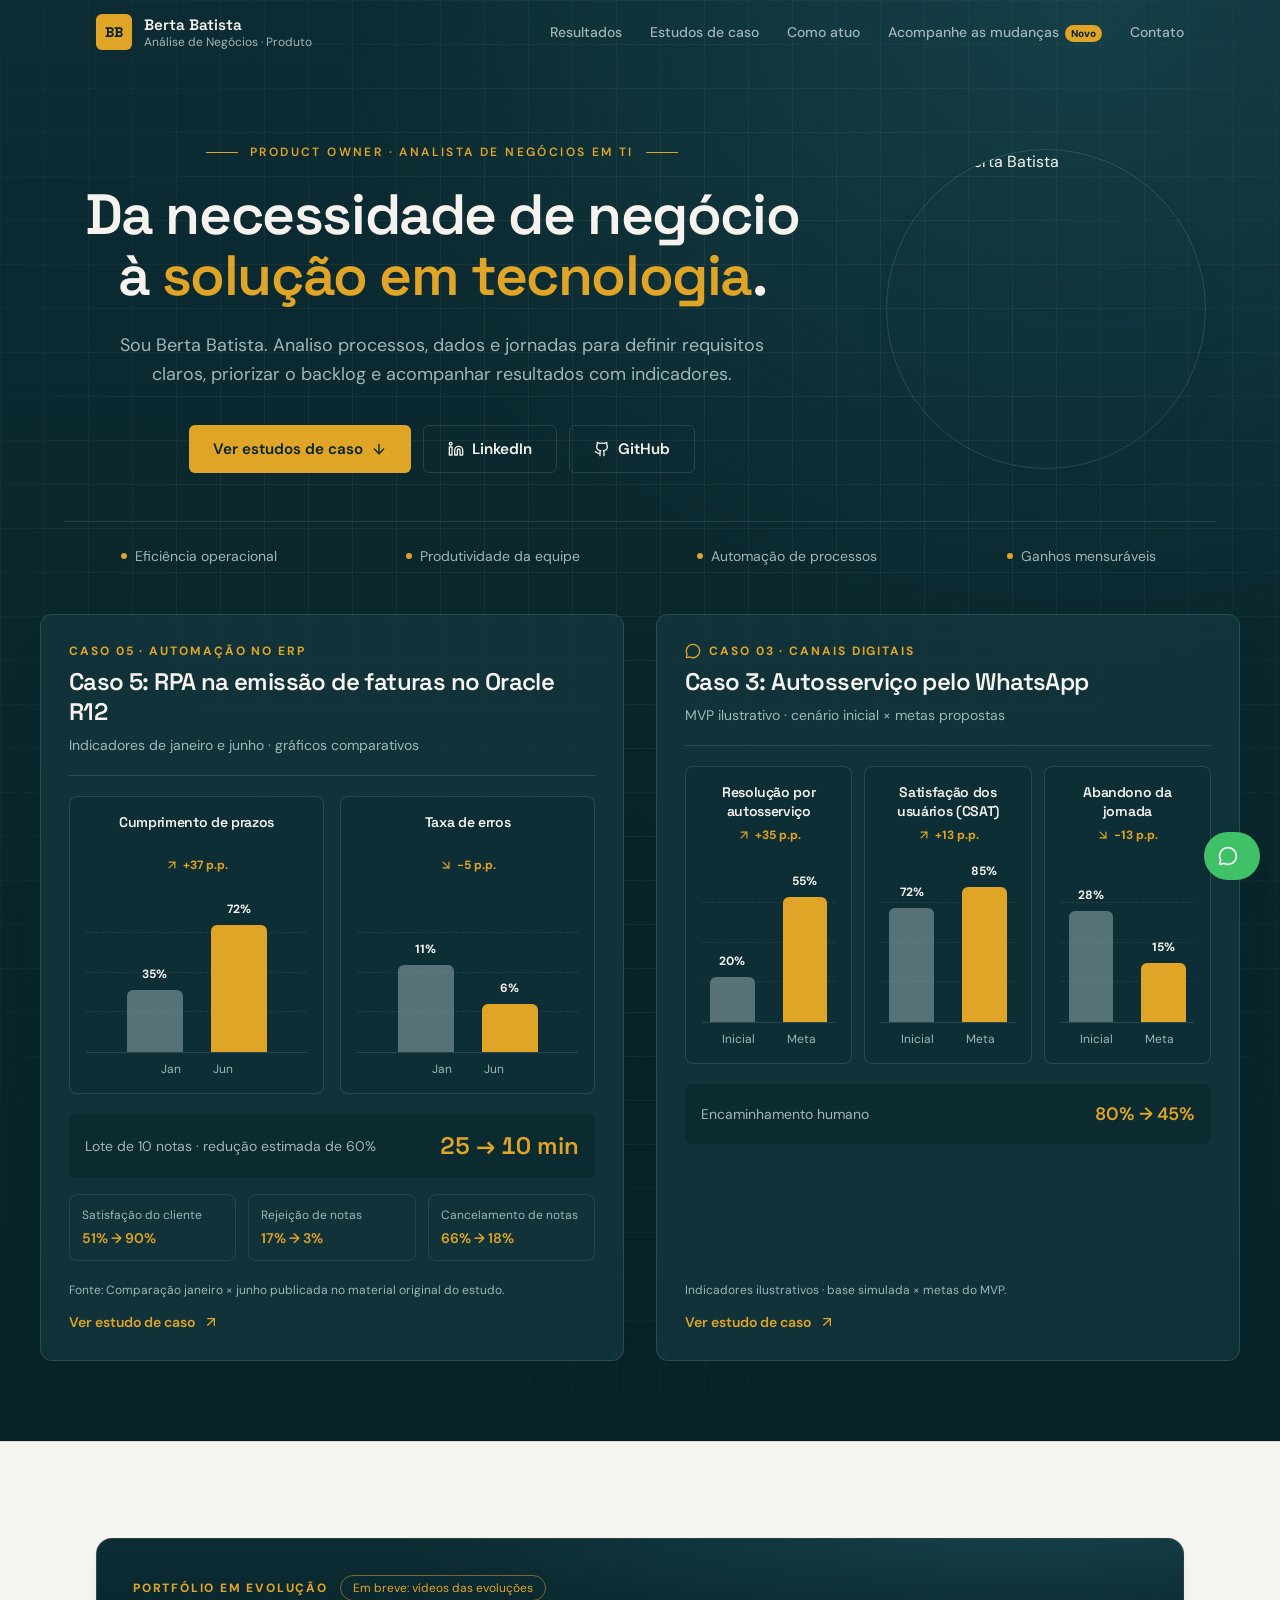
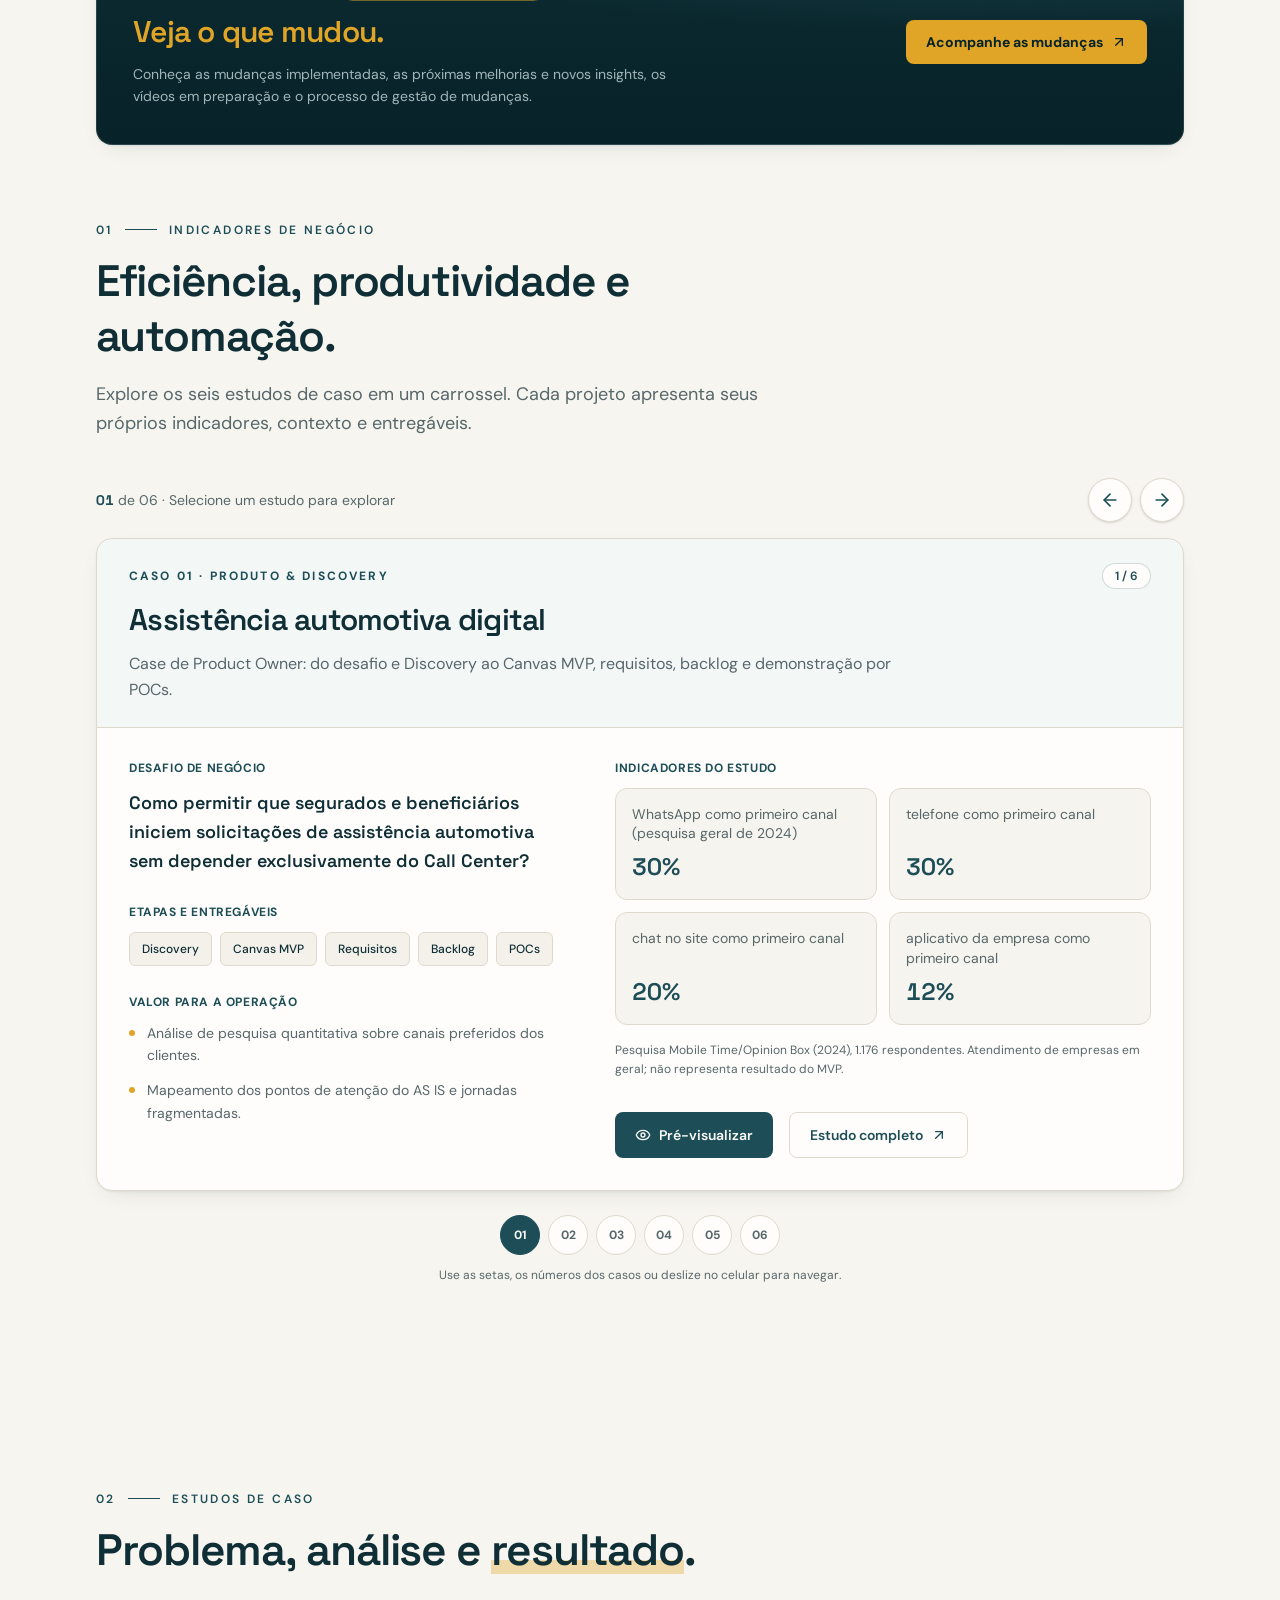
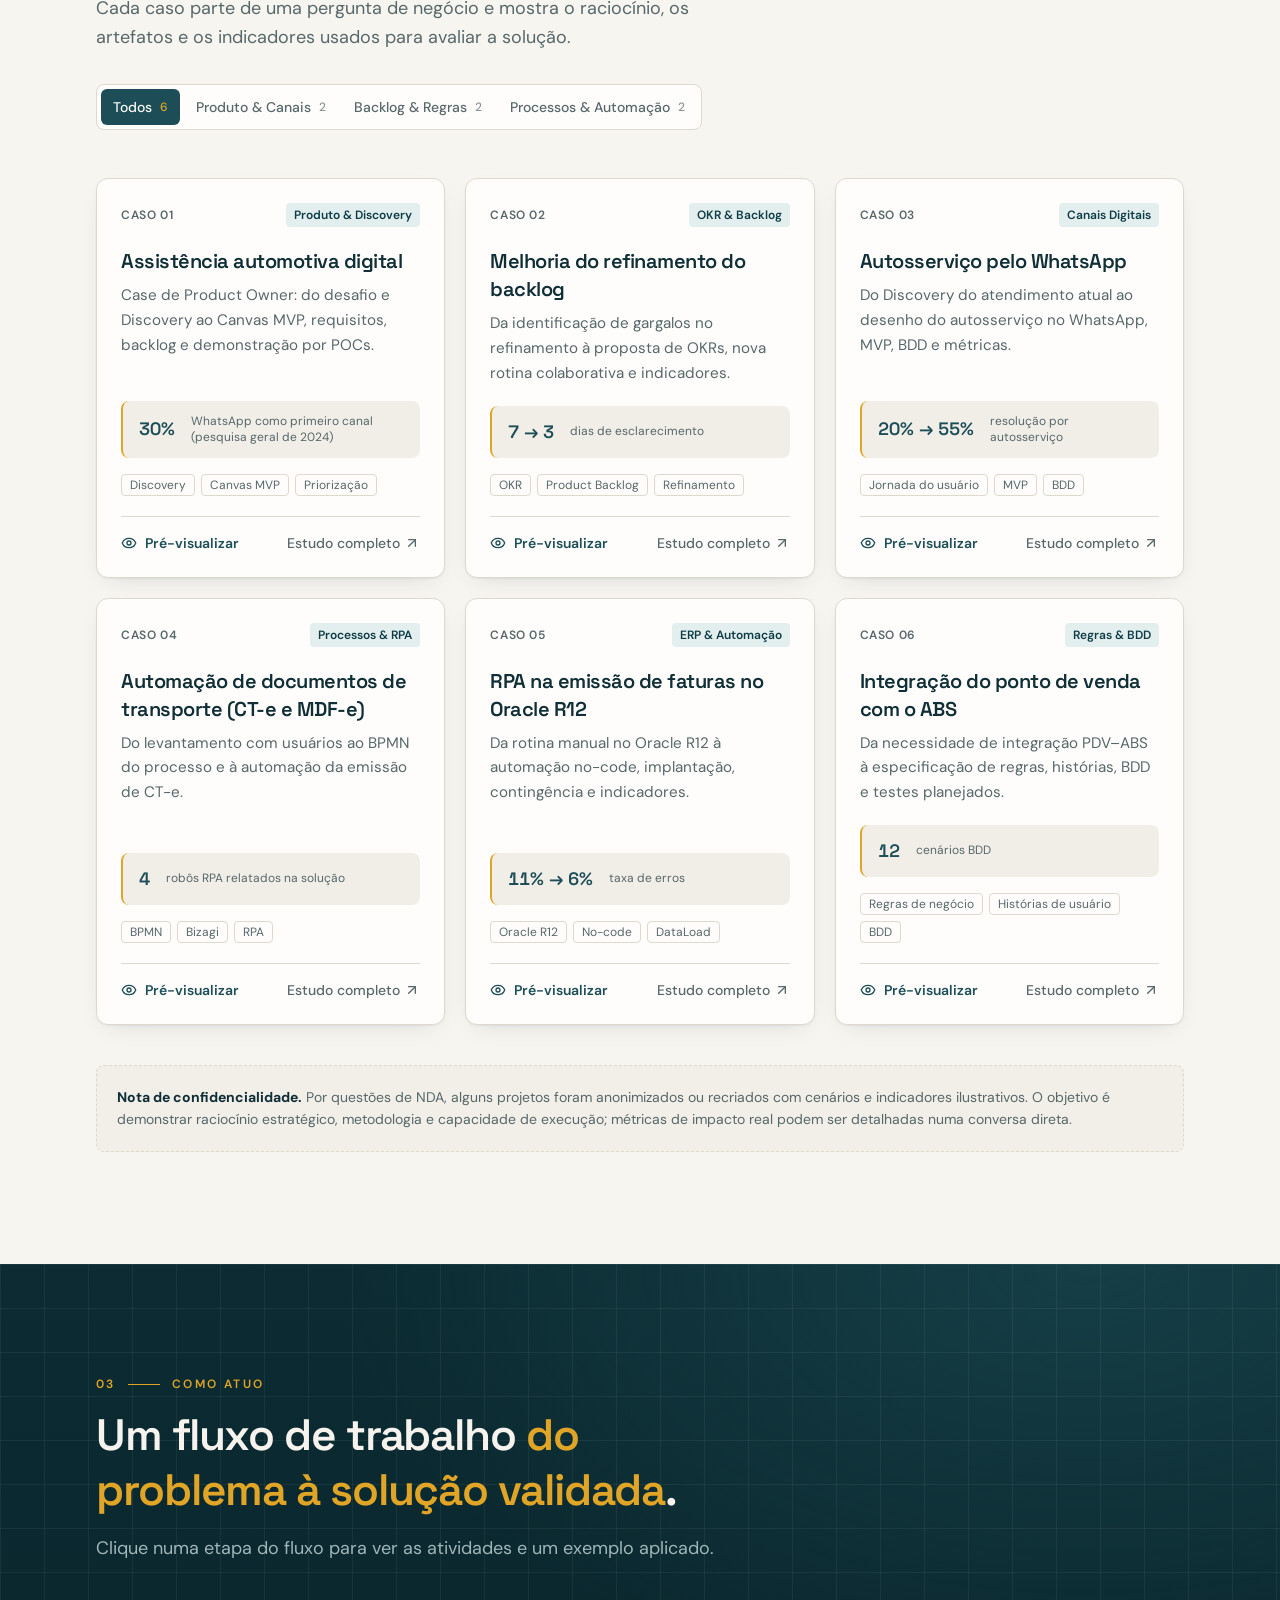
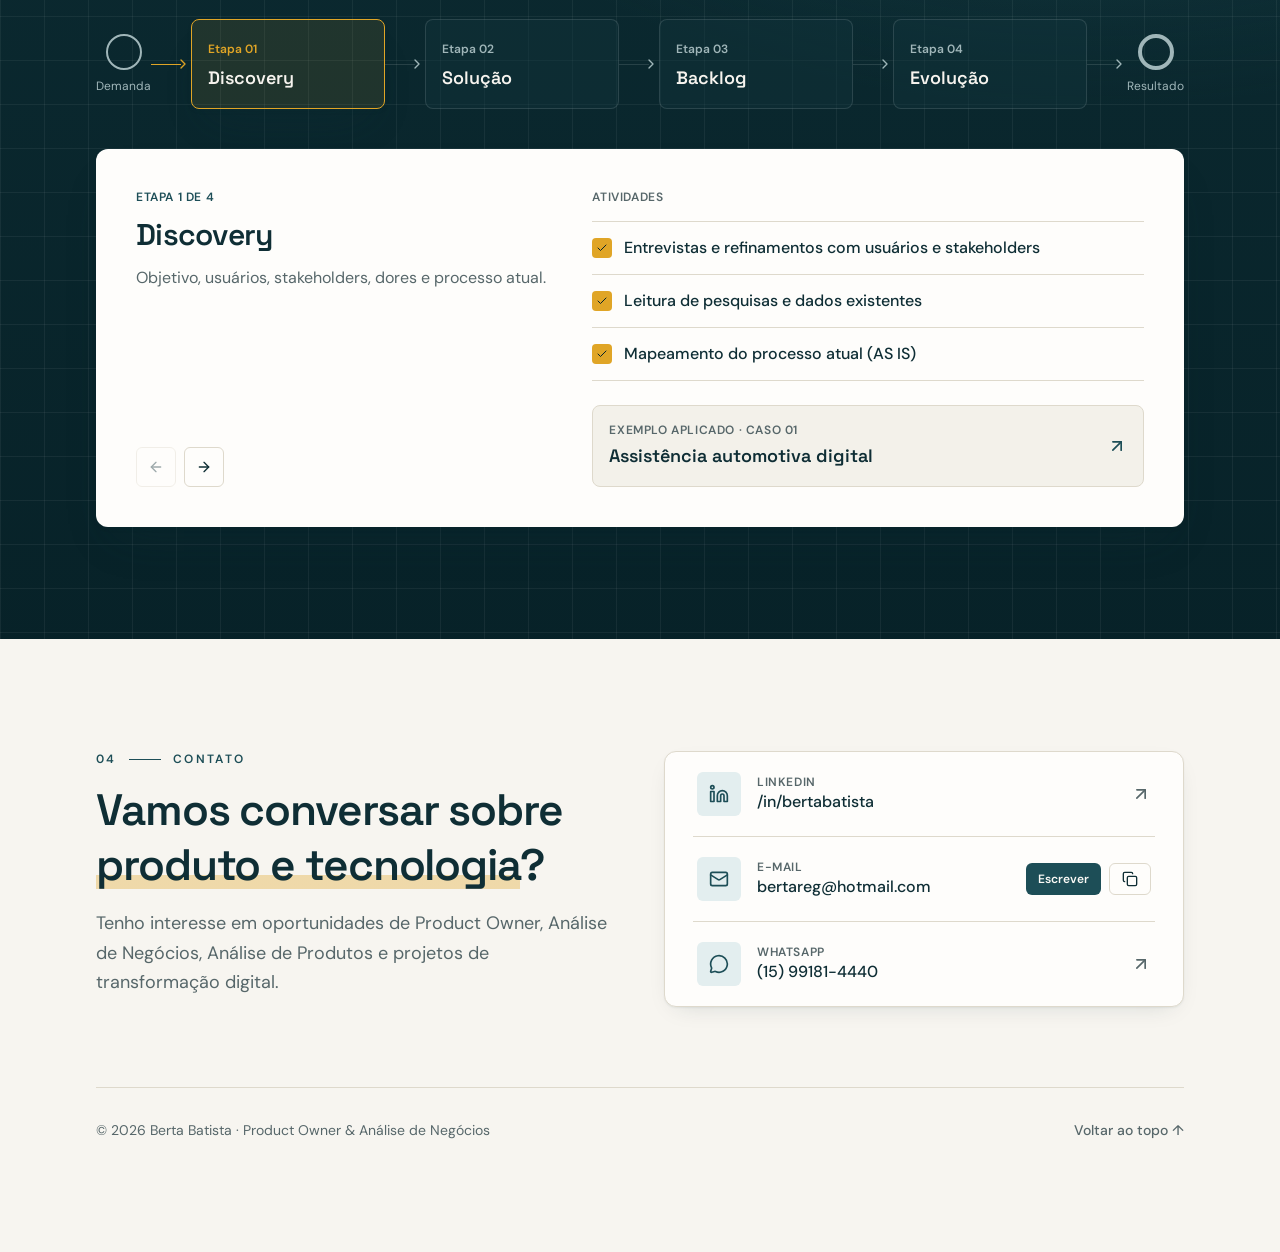
==== index.html @ e5e365c4 "Publica capa atualizada: título GMO em amarelo e texto reduzido" ====
<!doctype html>
<html lang="pt-BR">
<head>
  <meta charset="UTF-8">
  <meta name="viewport" content="width=device-width, initial-scale=1.0">
  <meta name="theme-color" content="#103d39">
  <meta name="robots" content="index, follow">
  <meta name="description" content="Portfólio profissional de Berta Batista: Product Owner, Análise de Negócios, Discovery, gestão de backlog, indicadores, automação e estudos de caso.">
  <title>Berta Batista | Product Owner e Analista de Negócios</title>
  <link rel="canonical" href="https://bertat2c.github.io/">
  <meta name="author" content="Berta Batista">
  <meta property="og:type" content="website">
  <meta property="og:title" content="Berta Batista | Product Owner e Analista de Negócios">
  <meta property="og:description" content="Estudos de caso em produtos digitais, automação, requisitos e indicadores de negócio.">
  <meta property="og:url" content="https://bertat2c.github.io/">
  <meta property="og:image" content="https://avatars.githubusercontent.com/u/99225701?v=4">
  <link rel="preconnect" href="https://fonts.googleapis.com">
  <link rel="preconnect" href="https://fonts.gstatic.com" crossorigin>
  <link href="https://fonts.googleapis.com/css2?family=DM+Sans:wght@400;500;600;700&family=Space+Grotesk:wght@400;500;600;700&display=swap" rel="stylesheet">
  <script type="module" crossorigin src="/capa-preview/assets/index-DBPulCVY.js"></script>
  <link rel="stylesheet" crossorigin href="/capa-preview/assets/index-DfNatX7-.css">

  <style id="gmo-gap-fix">
    /* Espaçamento entre CTA GMO e título dos indicadores na capa atual. */
    #resultados > div > .reveal:first-child {
      margin-bottom: clamp(48px, 6vw, 80px) !important;
    }
  </style>
</head>
<body>
  <div id="root"></div>
  <noscript>
    <main style="max-width:760px;margin:3rem auto;padding:1.5rem;font:16px/1.6 Arial,sans-serif">
      <h1>Berta Batista — Portfólio profissional</h1>
      <p>Para visualizar a capa interativa, habilite o JavaScript. Os estudos de caso estão disponíveis nos links abaixo.</p>
      <nav aria-label="Estudos de caso">
        <a href="canais-digitais.html">Assistência automotiva digital</a> ·
        <a href="refinamento.html">Melhoria do refinamento do backlog</a> ·
        <a href="whatsapp.html">Autosserviço pelo WhatsApp</a> ·
        <a href="processos-rpa.html">Automação de documentos de transporte</a> ·
        <a href="oracle-r12.html">Oracle R12</a> ·
        <a href="pdv.html">PDV e ABS</a>
      </nav>
    </main>
  </noscript>
</body>
</html>
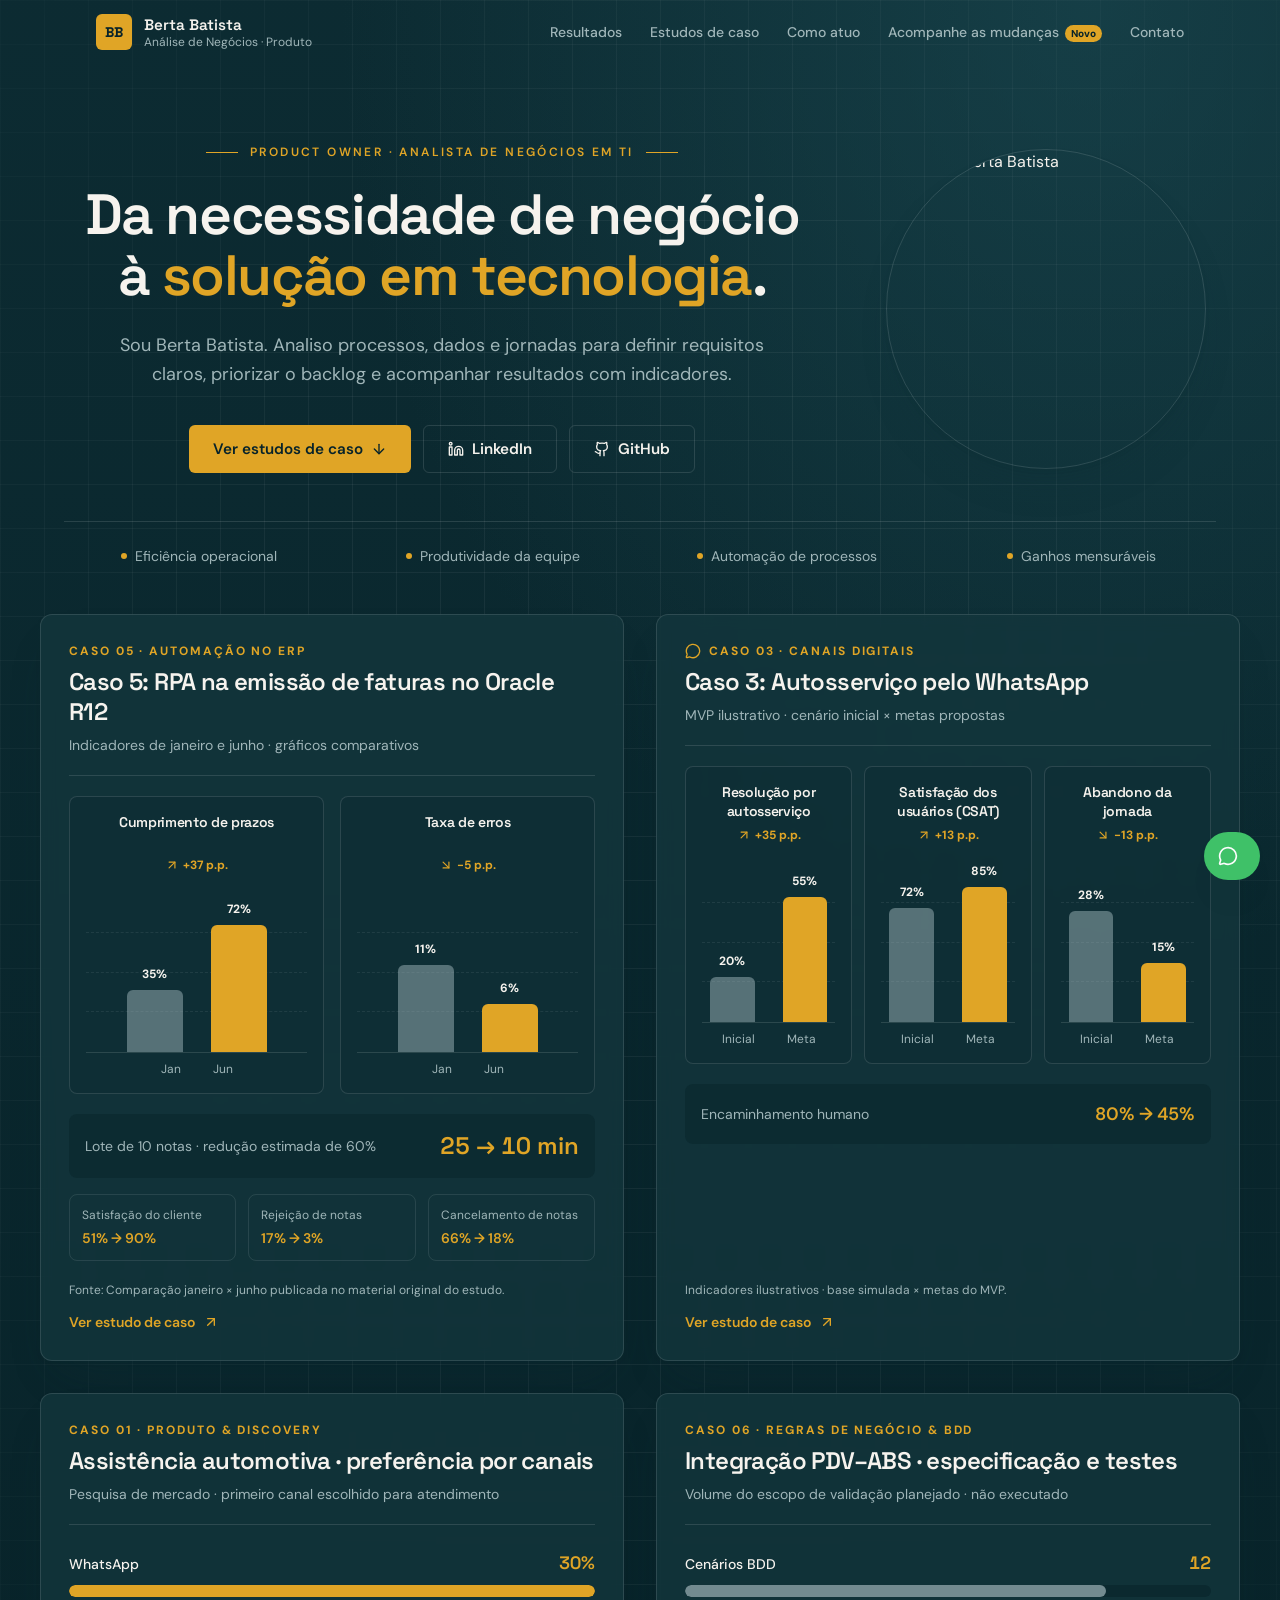
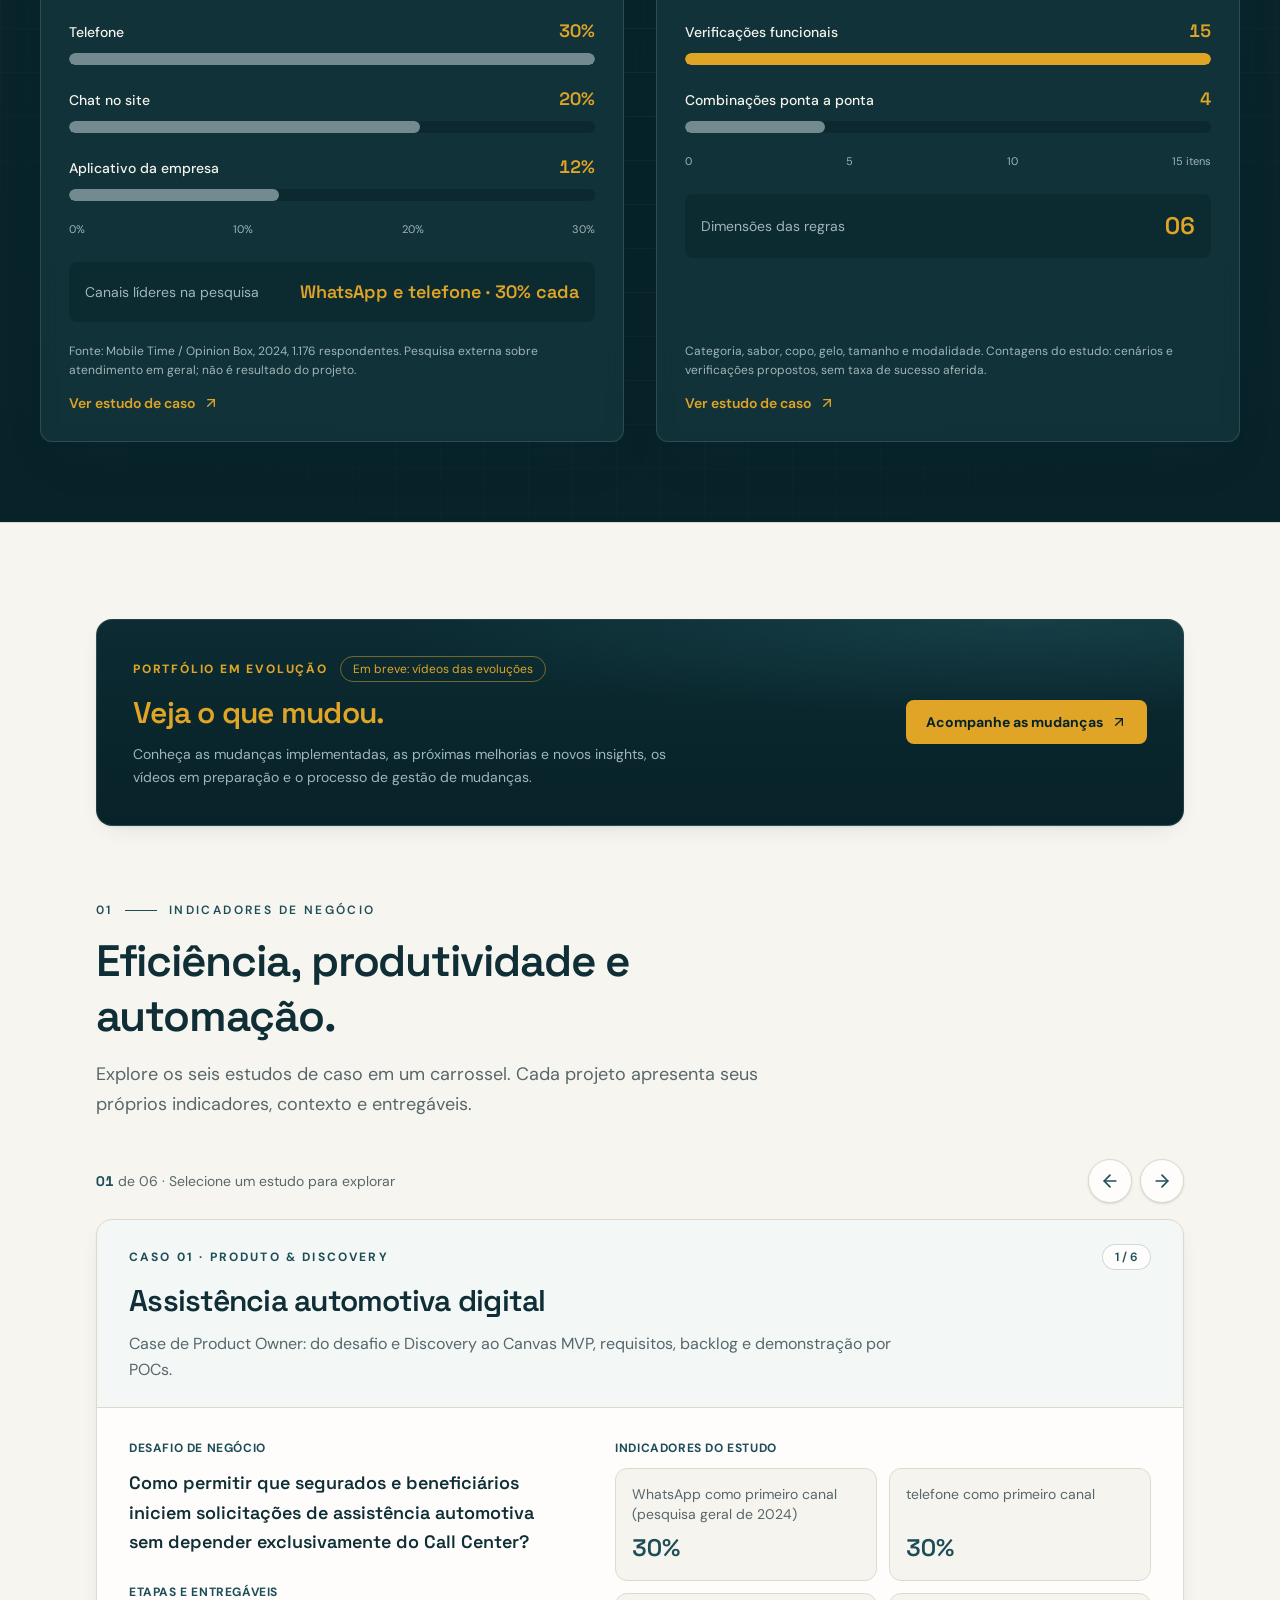
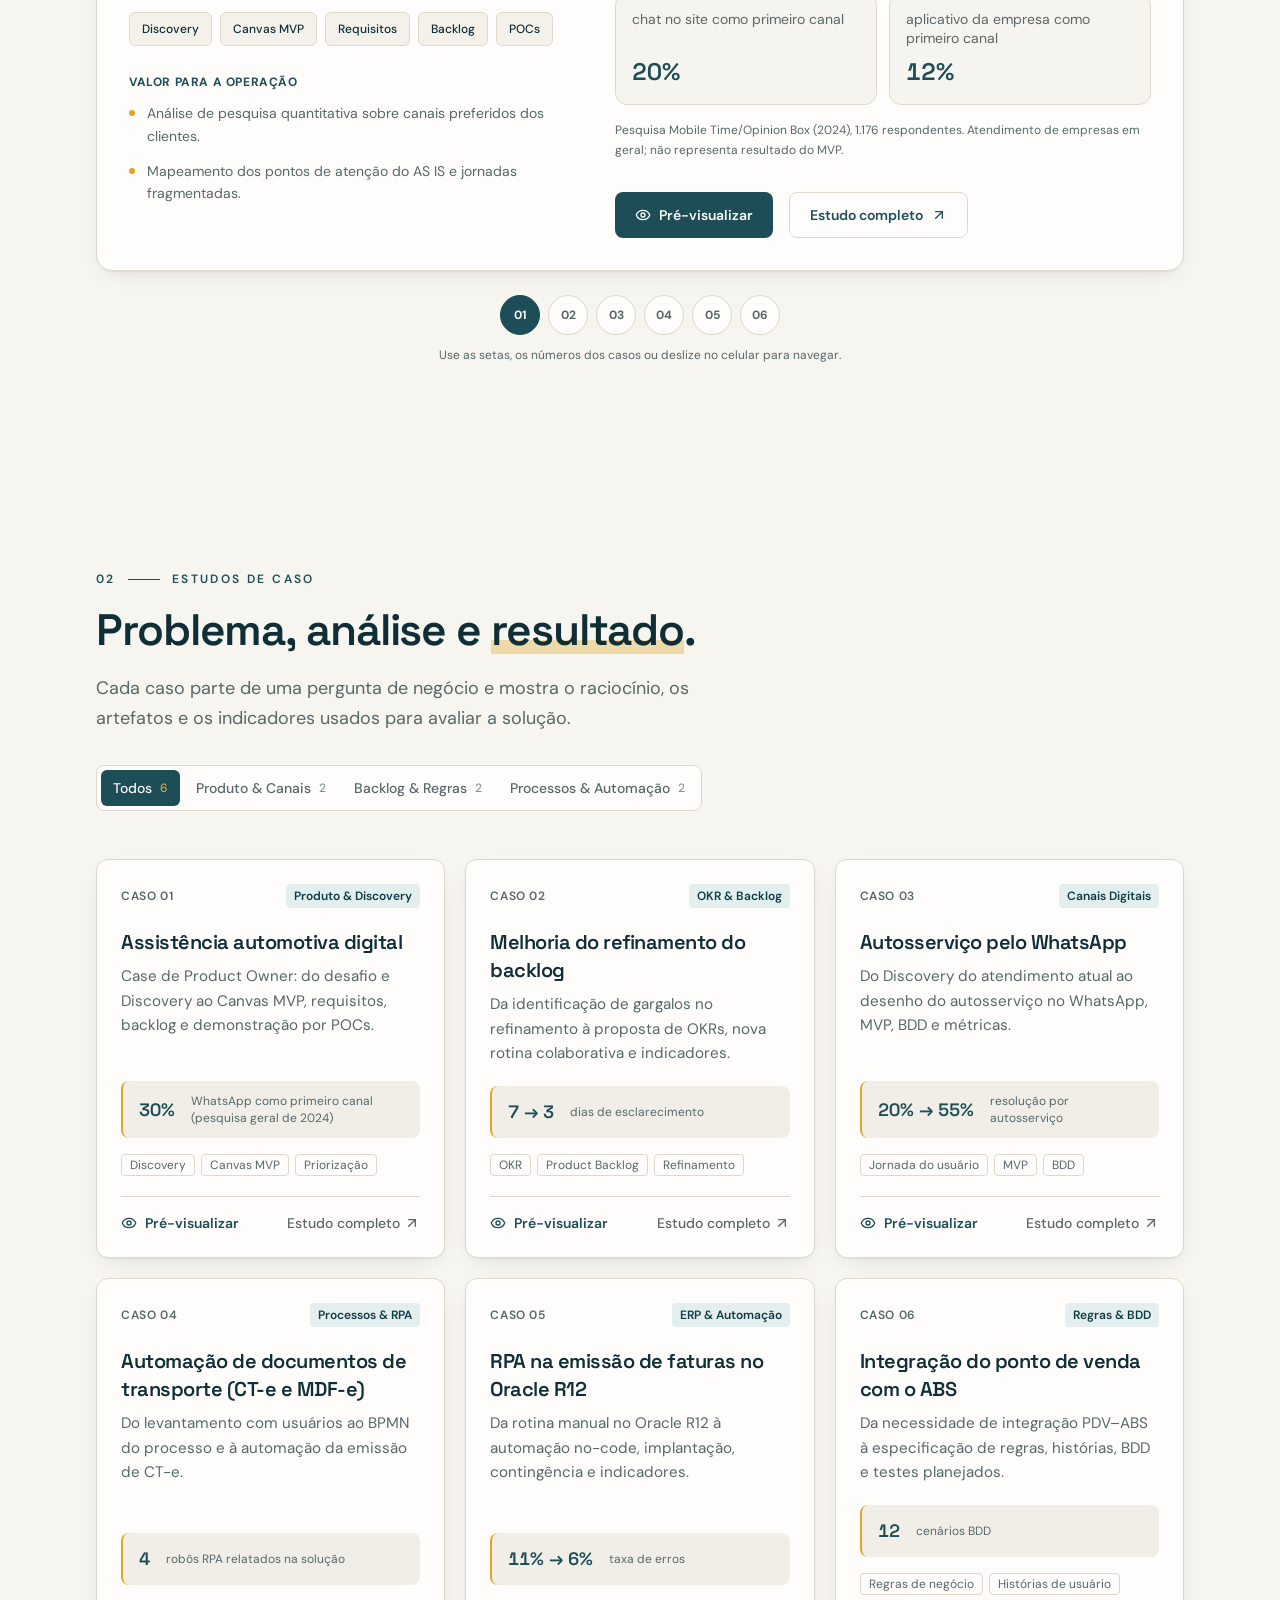
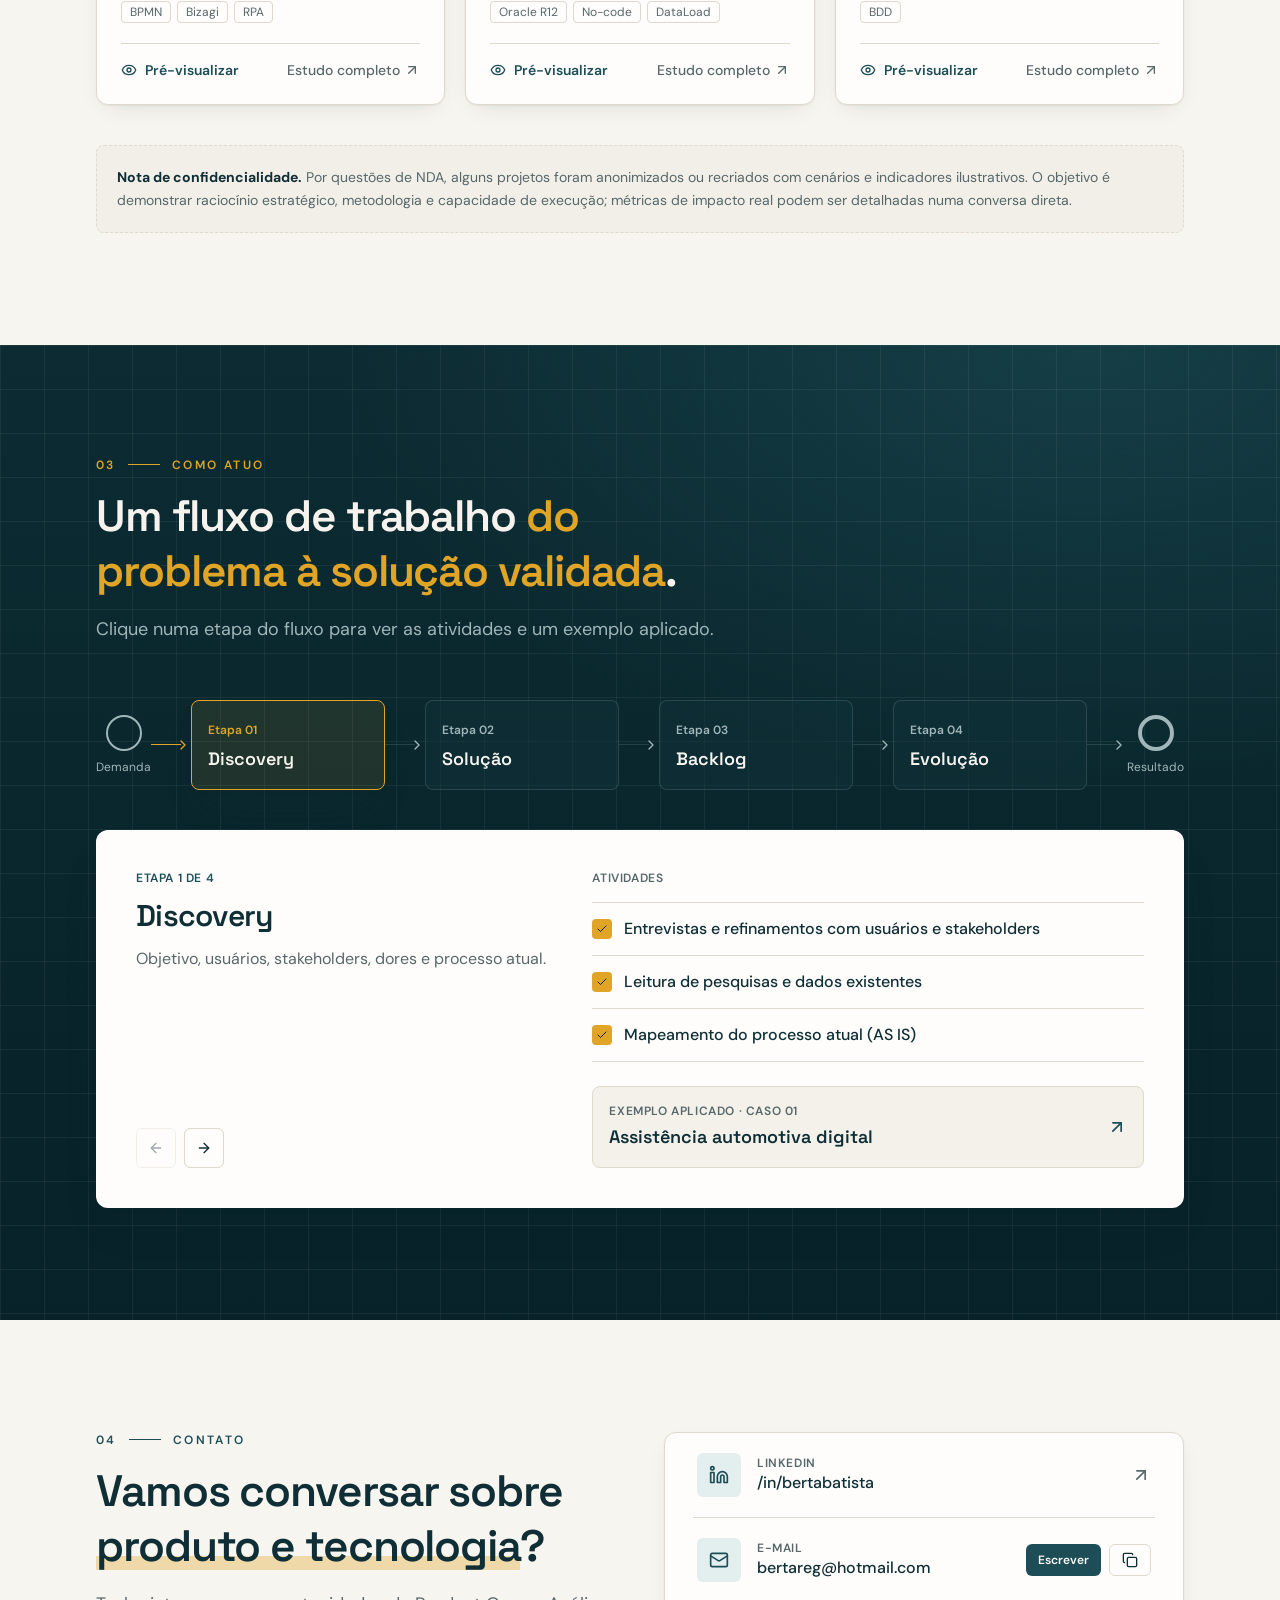
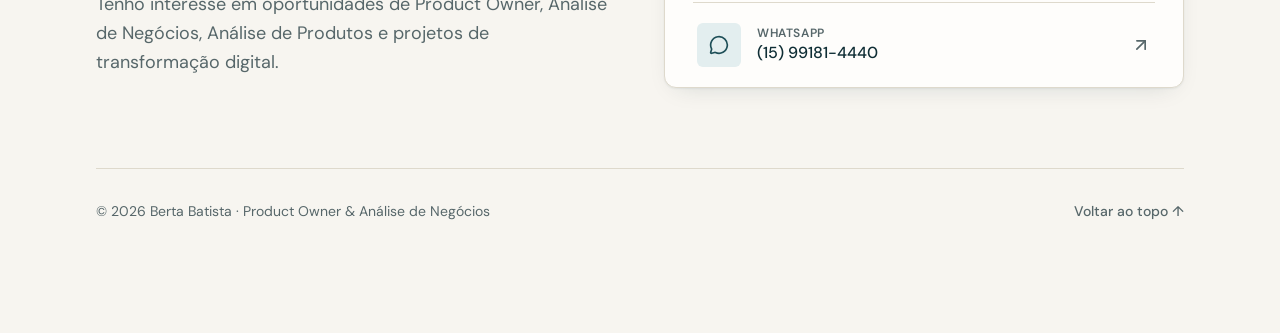
==== commit 2d653170: "Publica quatro painéis na capa: Oracle R12, WhatsApp, Discovery e BDD" ====
--- a/index.html
+++ b/index.html
@@ -17,8 +17,8 @@
   <link rel="preconnect" href="https://fonts.googleapis.com">
   <link rel="preconnect" href="https://fonts.gstatic.com" crossorigin>
   <link href="https://fonts.googleapis.com/css2?family=DM+Sans:wght@400;500;600;700&family=Space+Grotesk:wght@400;500;600;700&display=swap" rel="stylesheet">
-  <script type="module" crossorigin src="/capa-preview/assets/index-DBPulCVY.js"></script>
-  <link rel="stylesheet" crossorigin href="/capa-preview/assets/index-DfNatX7-.css">
+  <script type="module" crossorigin src="/capa-preview/assets/index-C7NT1dfx.js"></script>
+  <link rel="stylesheet" crossorigin href="/capa-preview/assets/index-WLW6BpQ3.css">
 
   <style id="gmo-gap-fix">
     /* Espaçamento entre CTA GMO e título dos indicadores na capa atual. */
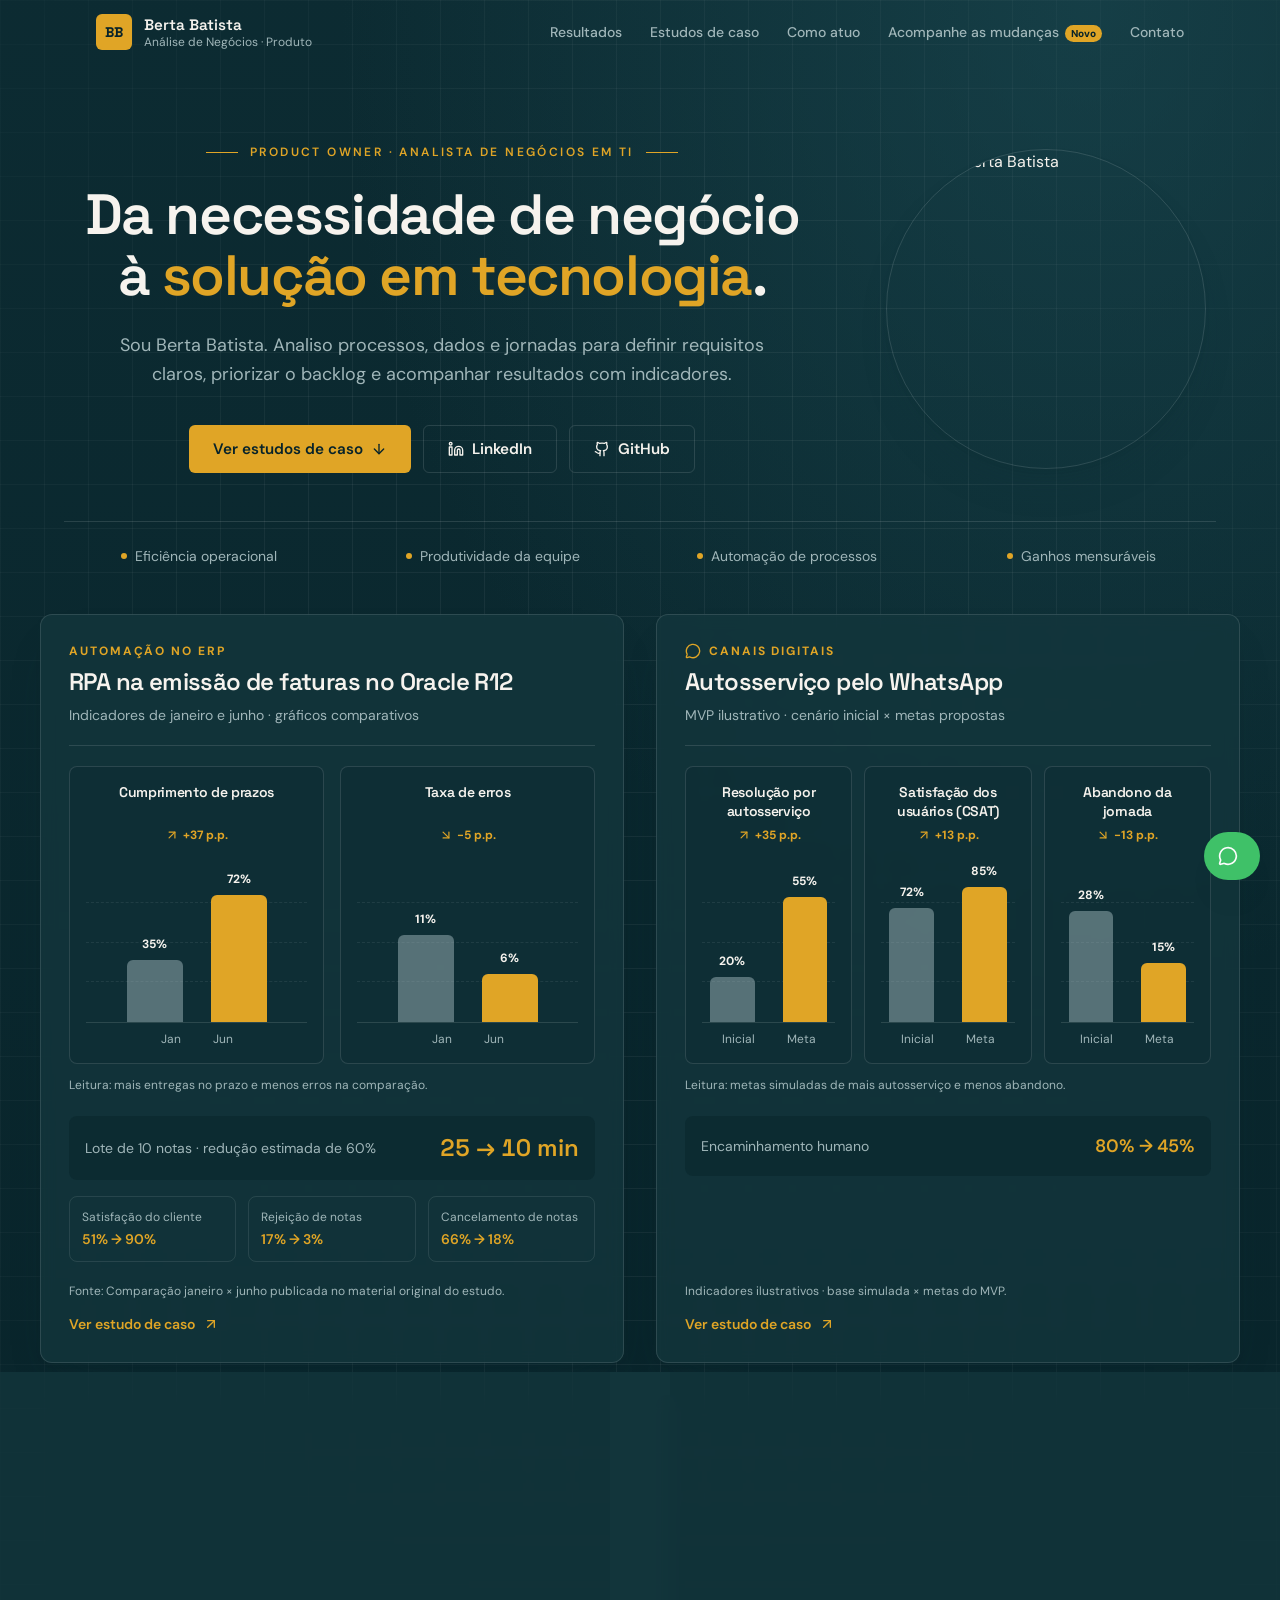
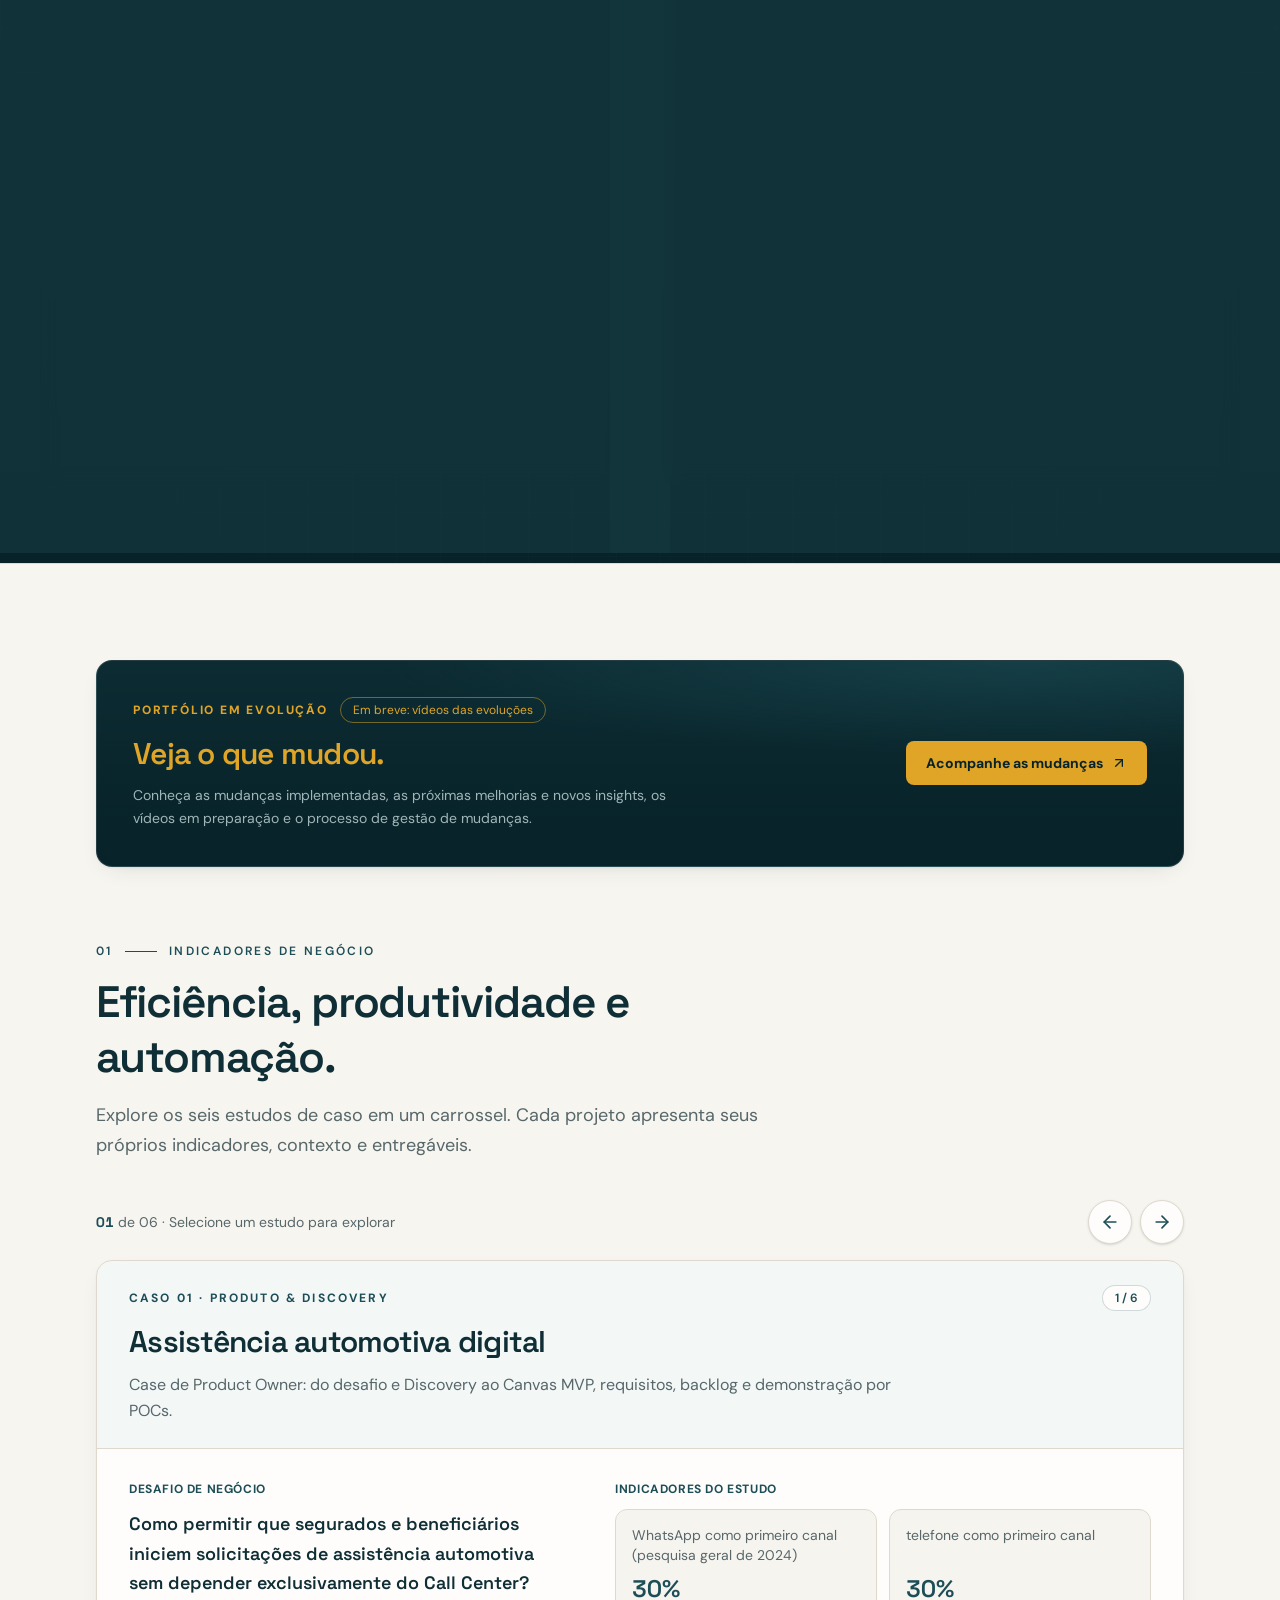
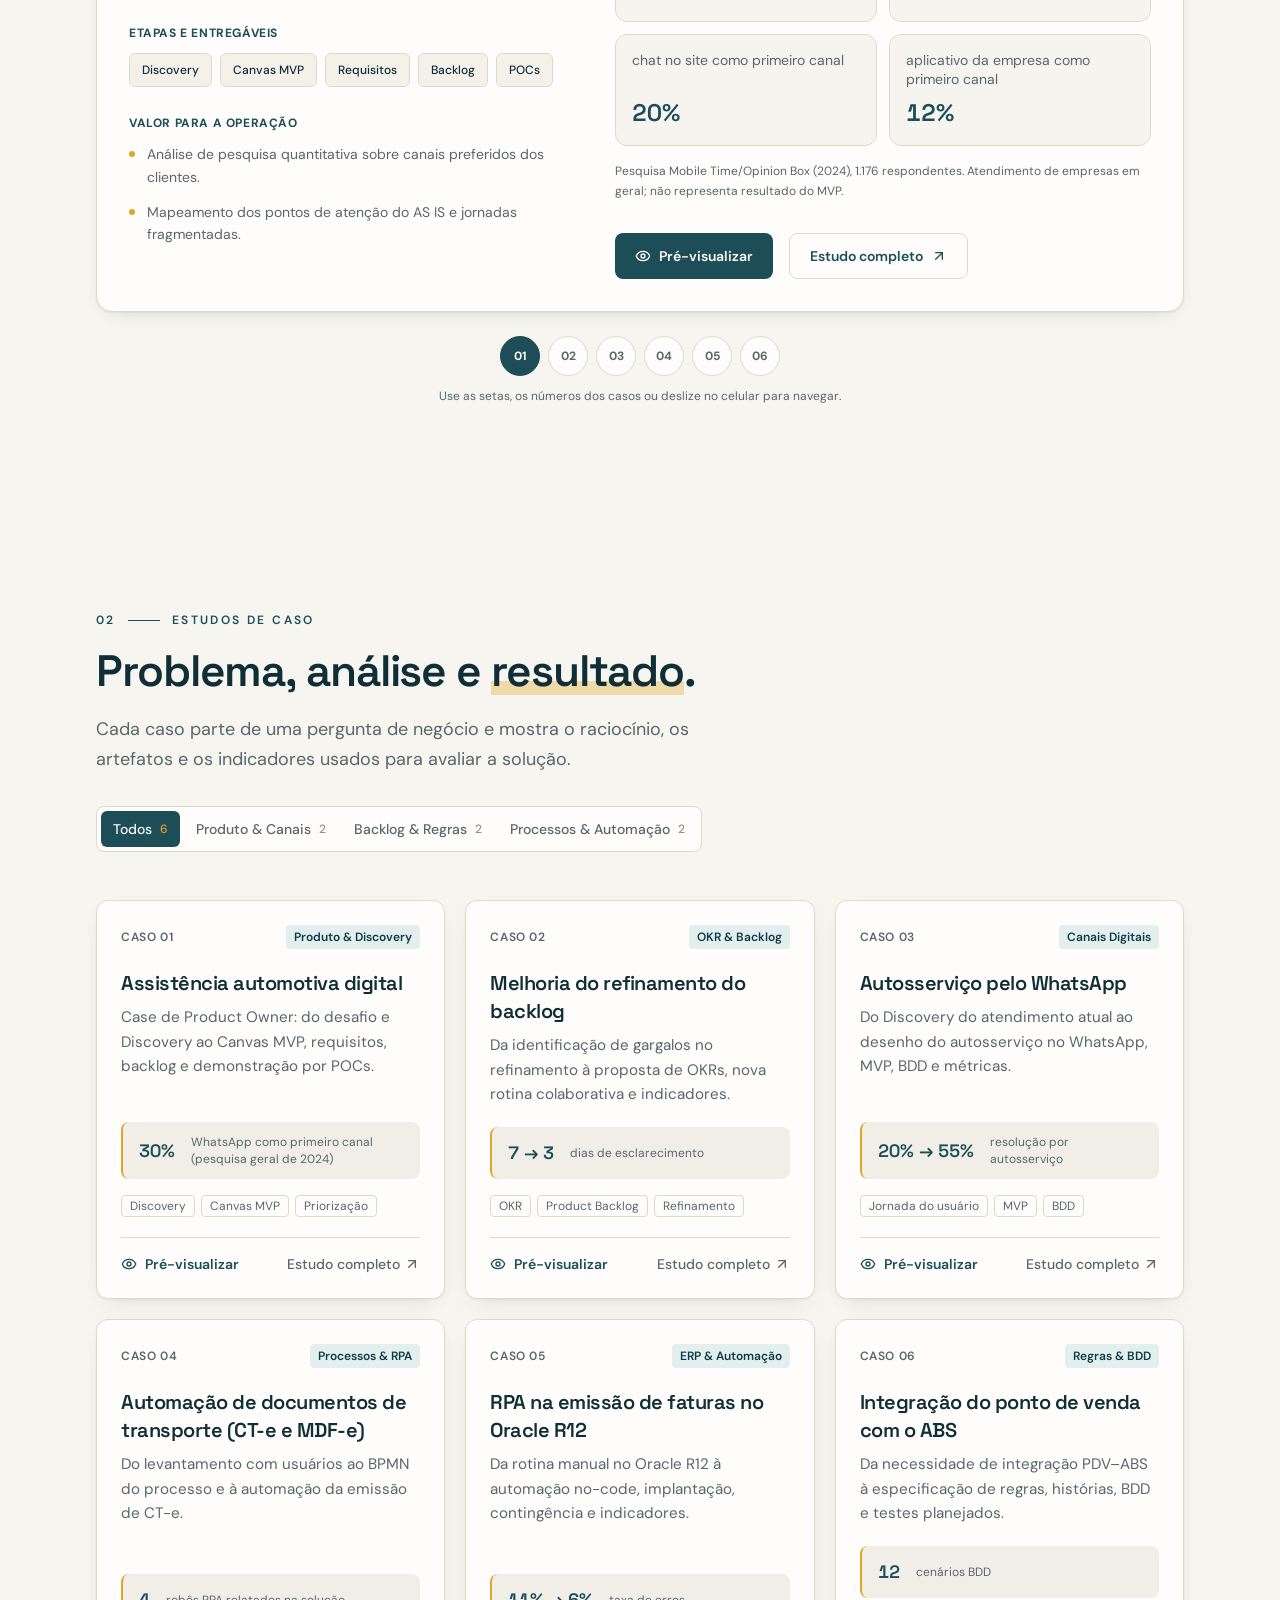
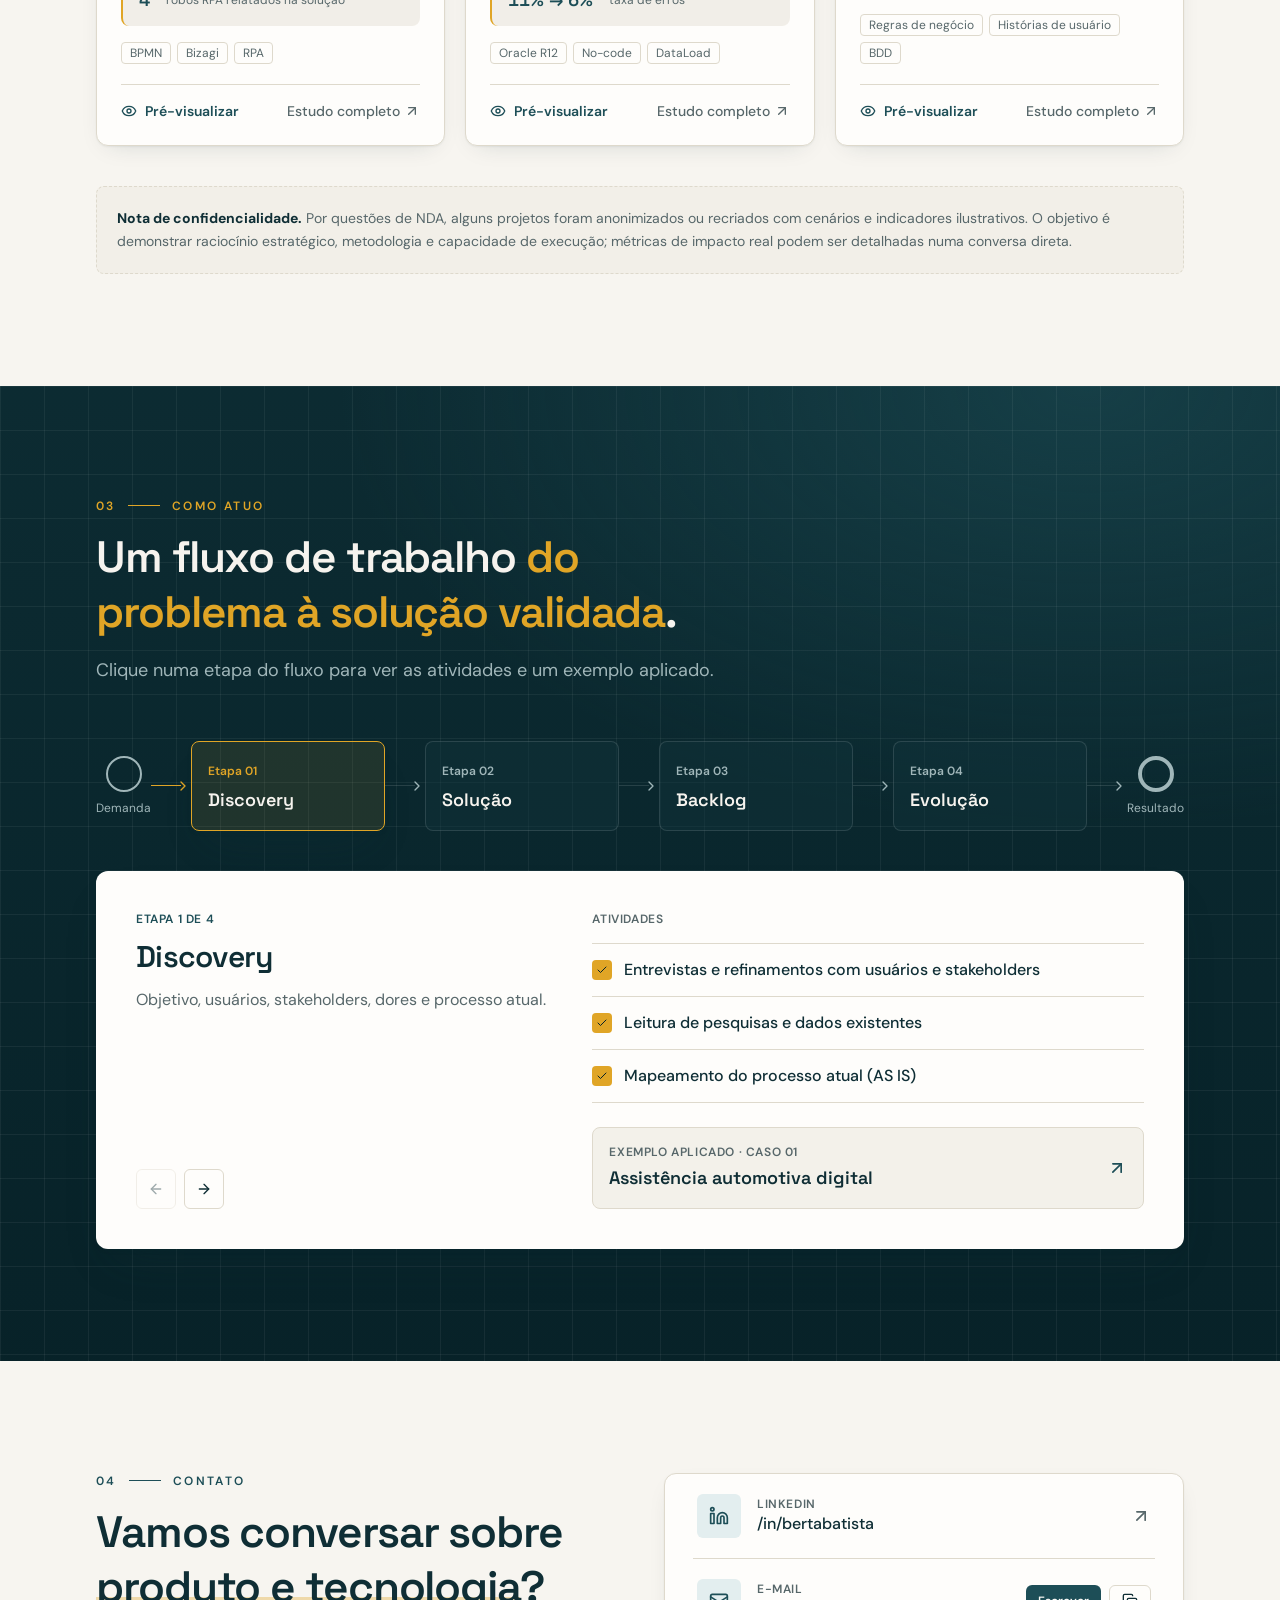
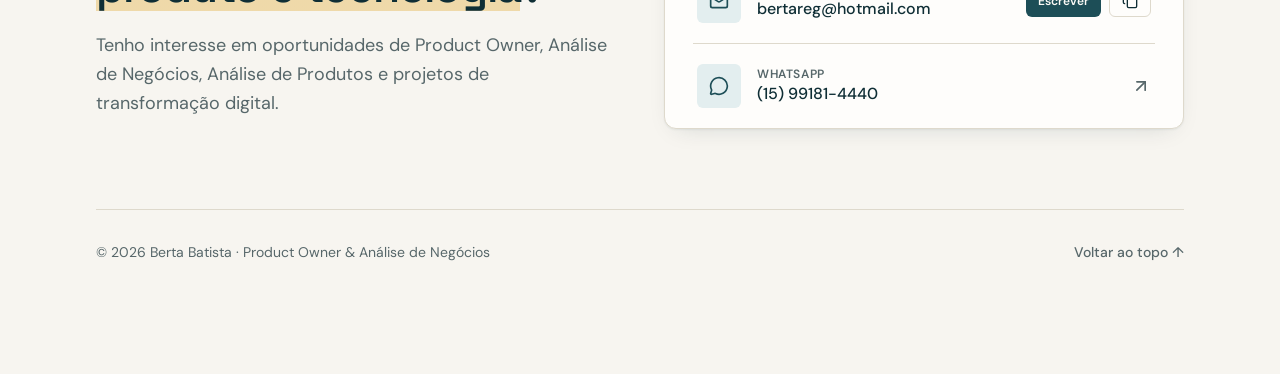
==== commit ea90336b: "Publica painéis sem números de caso e com legendas curtas nos gráficos" ====
--- a/index.html
+++ b/index.html
@@ -17,7 +17,7 @@
   <link rel="preconnect" href="https://fonts.googleapis.com">
   <link rel="preconnect" href="https://fonts.gstatic.com" crossorigin>
   <link href="https://fonts.googleapis.com/css2?family=DM+Sans:wght@400;500;600;700&family=Space+Grotesk:wght@400;500;600;700&display=swap" rel="stylesheet">
-  <script type="module" crossorigin src="/capa-preview/assets/index-C7NT1dfx.js"></script>
+  <script type="module" crossorigin src="/capa-preview/assets/index-CkJQxV--.js"></script>
   <link rel="stylesheet" crossorigin href="/capa-preview/assets/index-WLW6BpQ3.css">
 
   <style id="gmo-gap-fix">
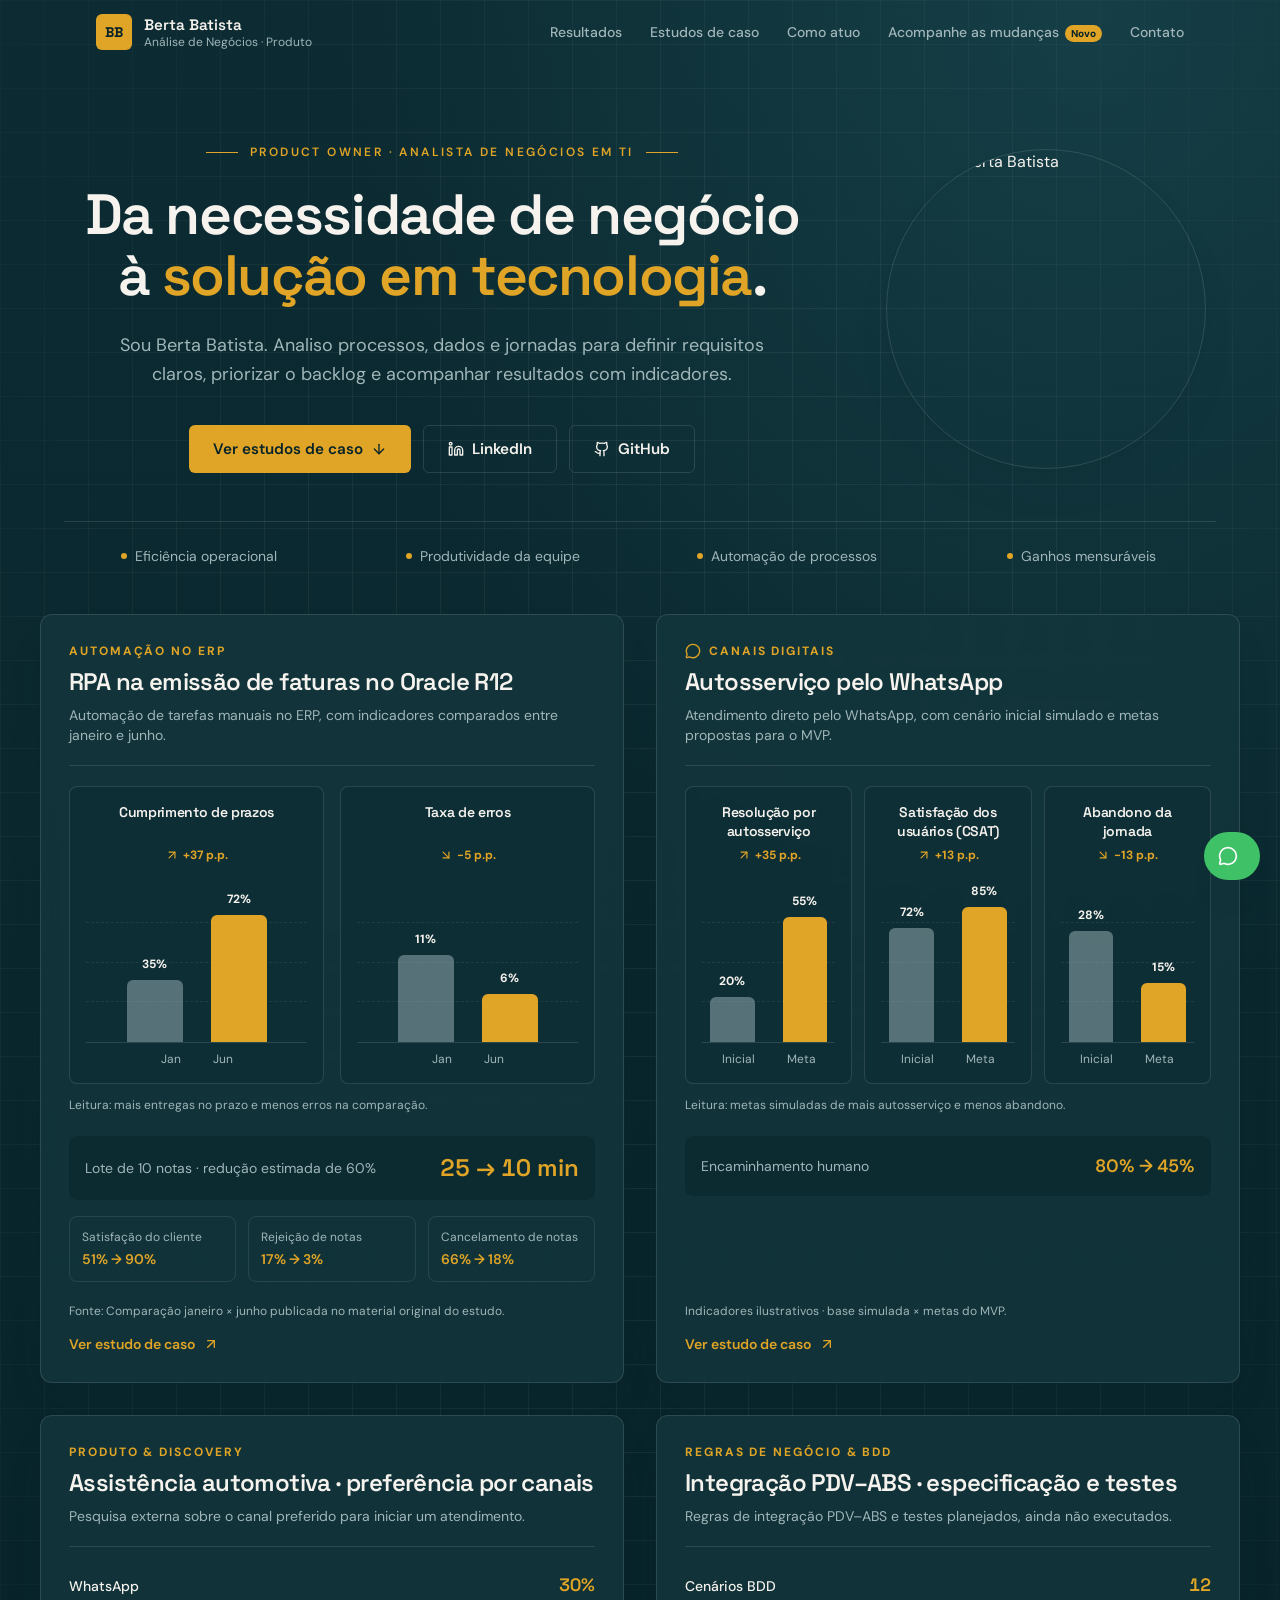
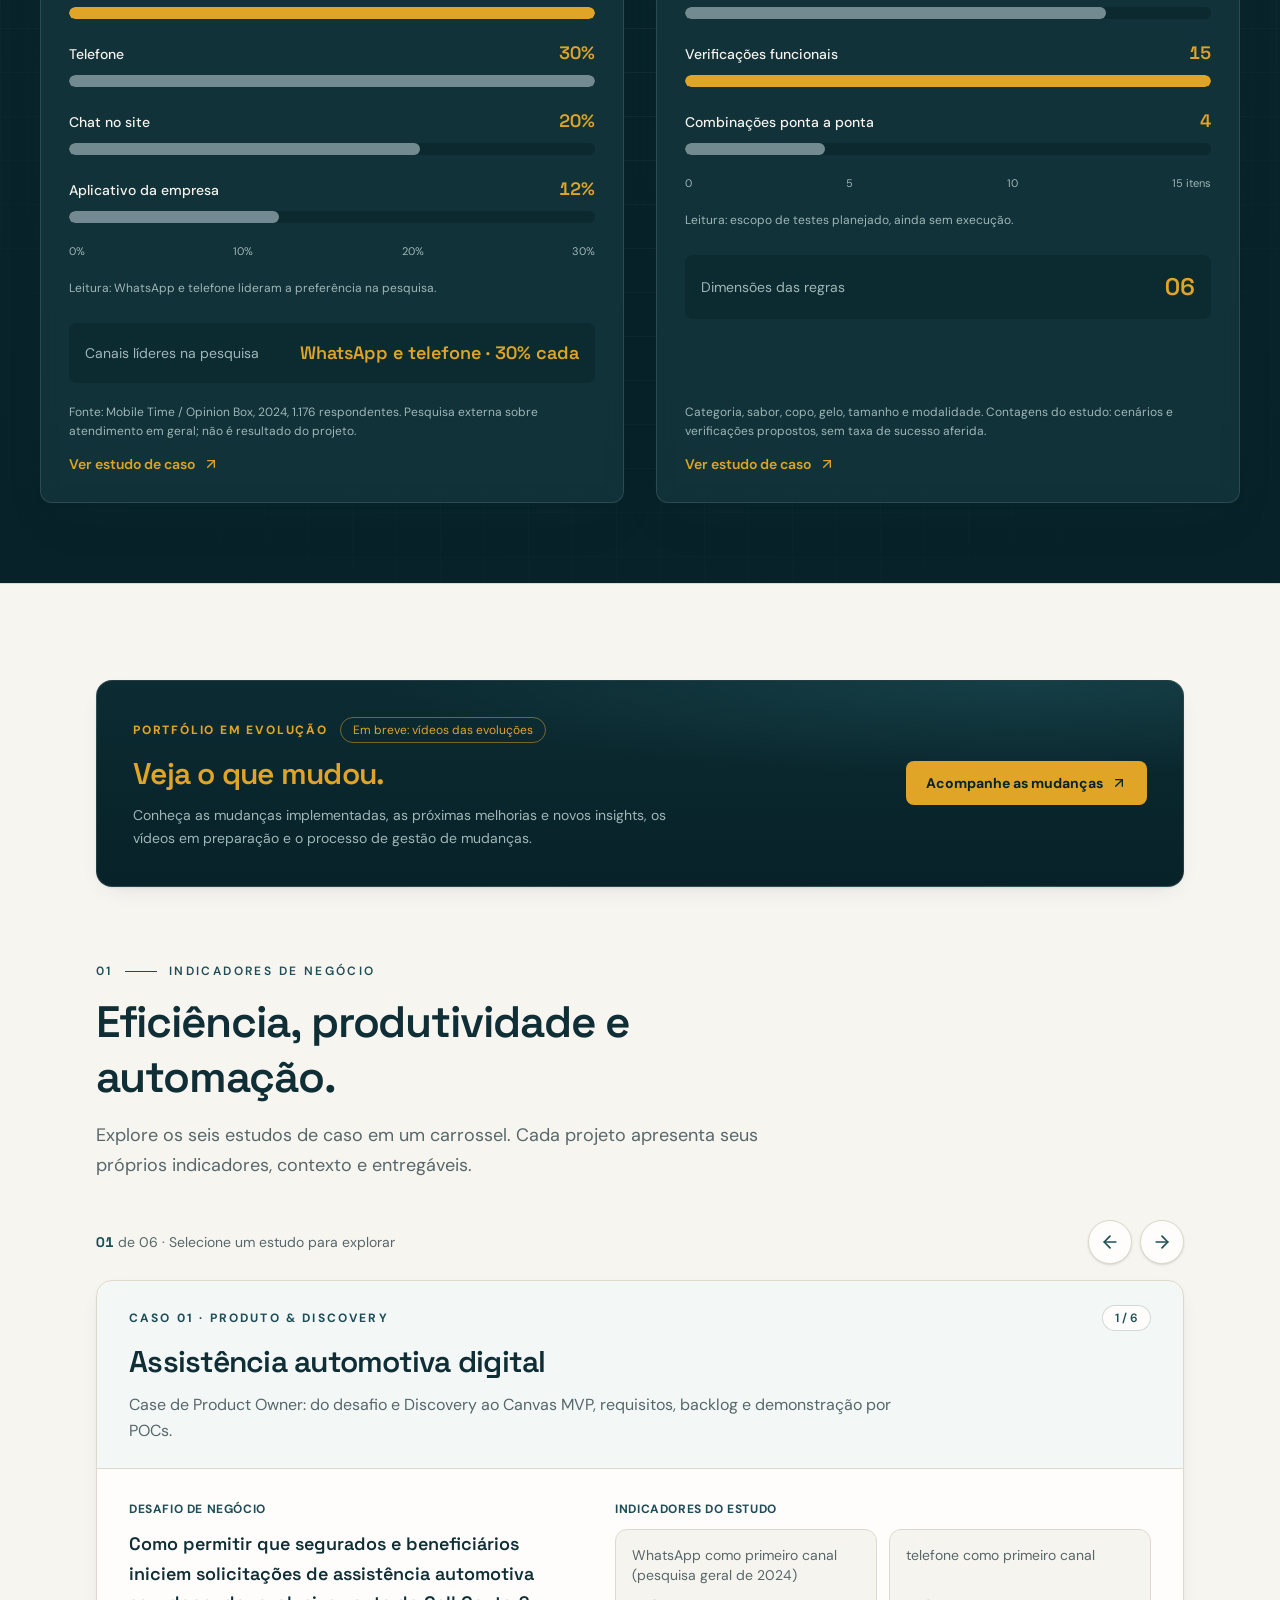
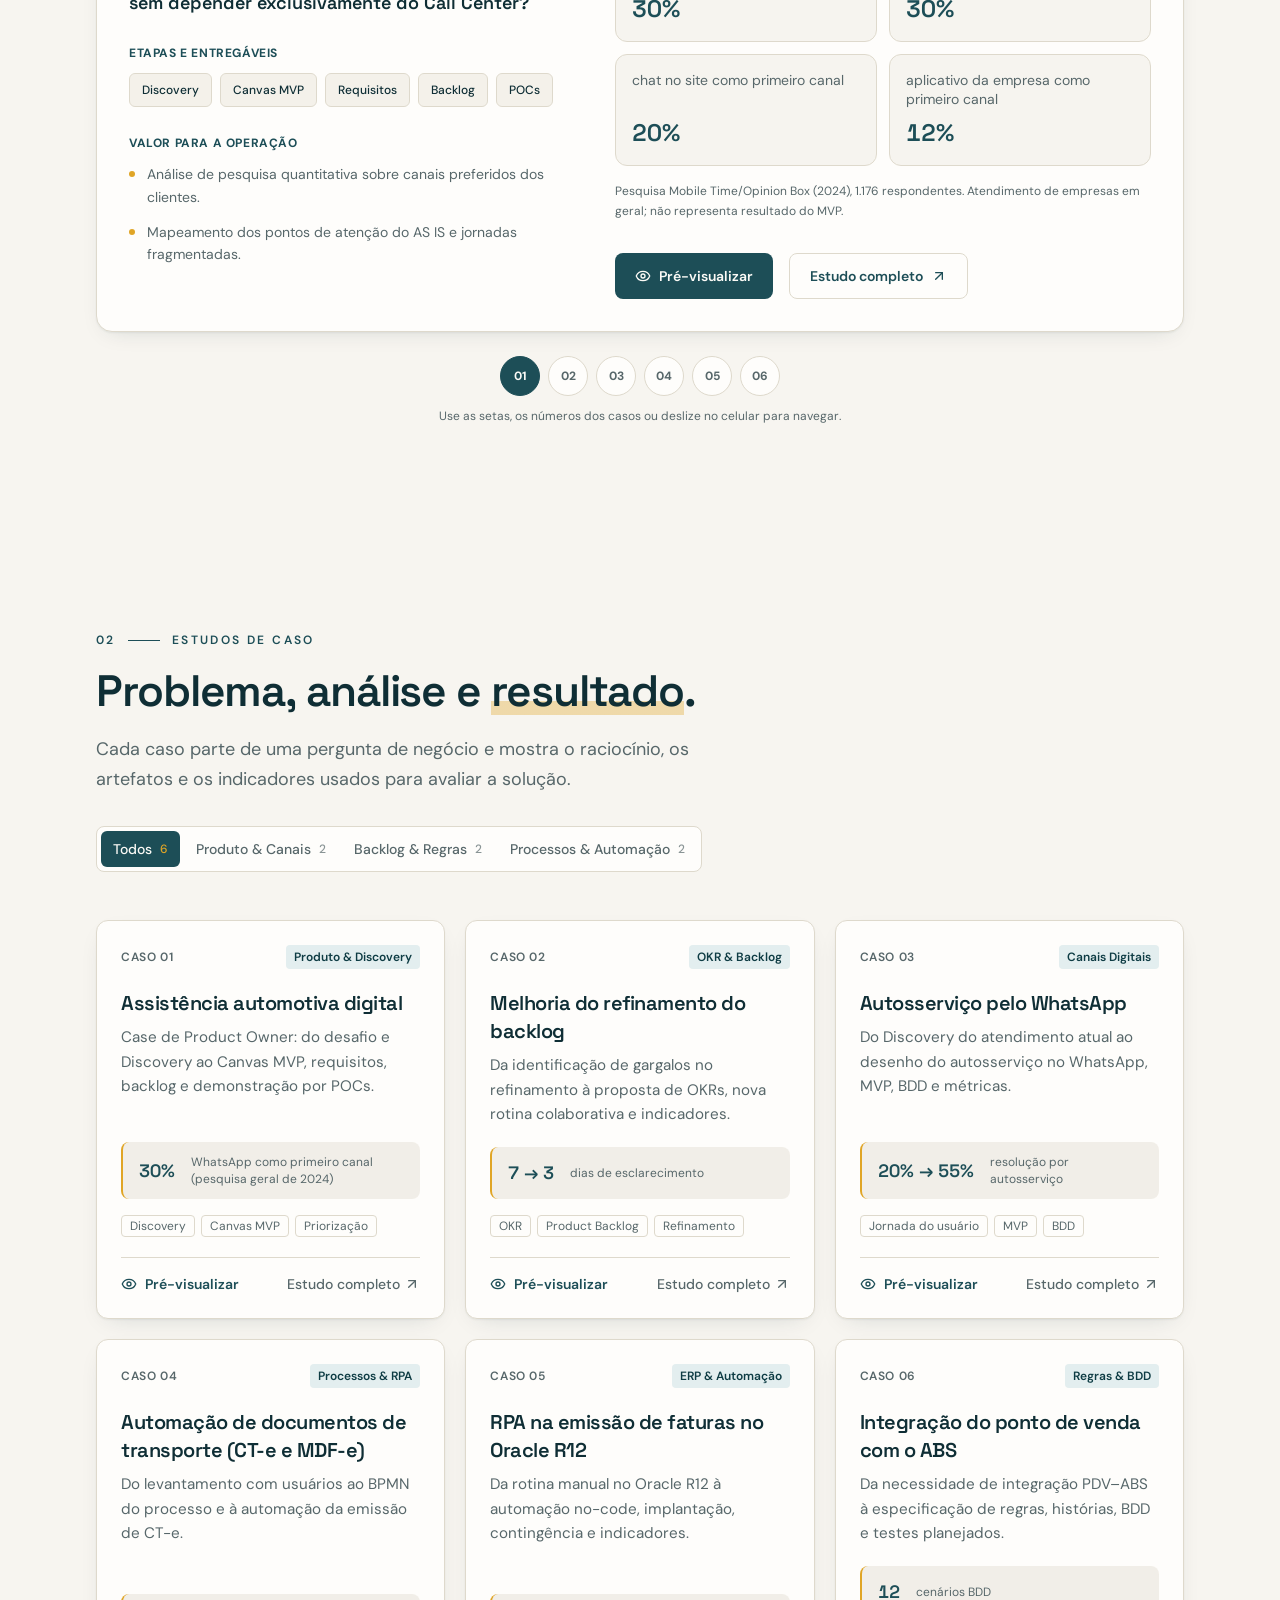
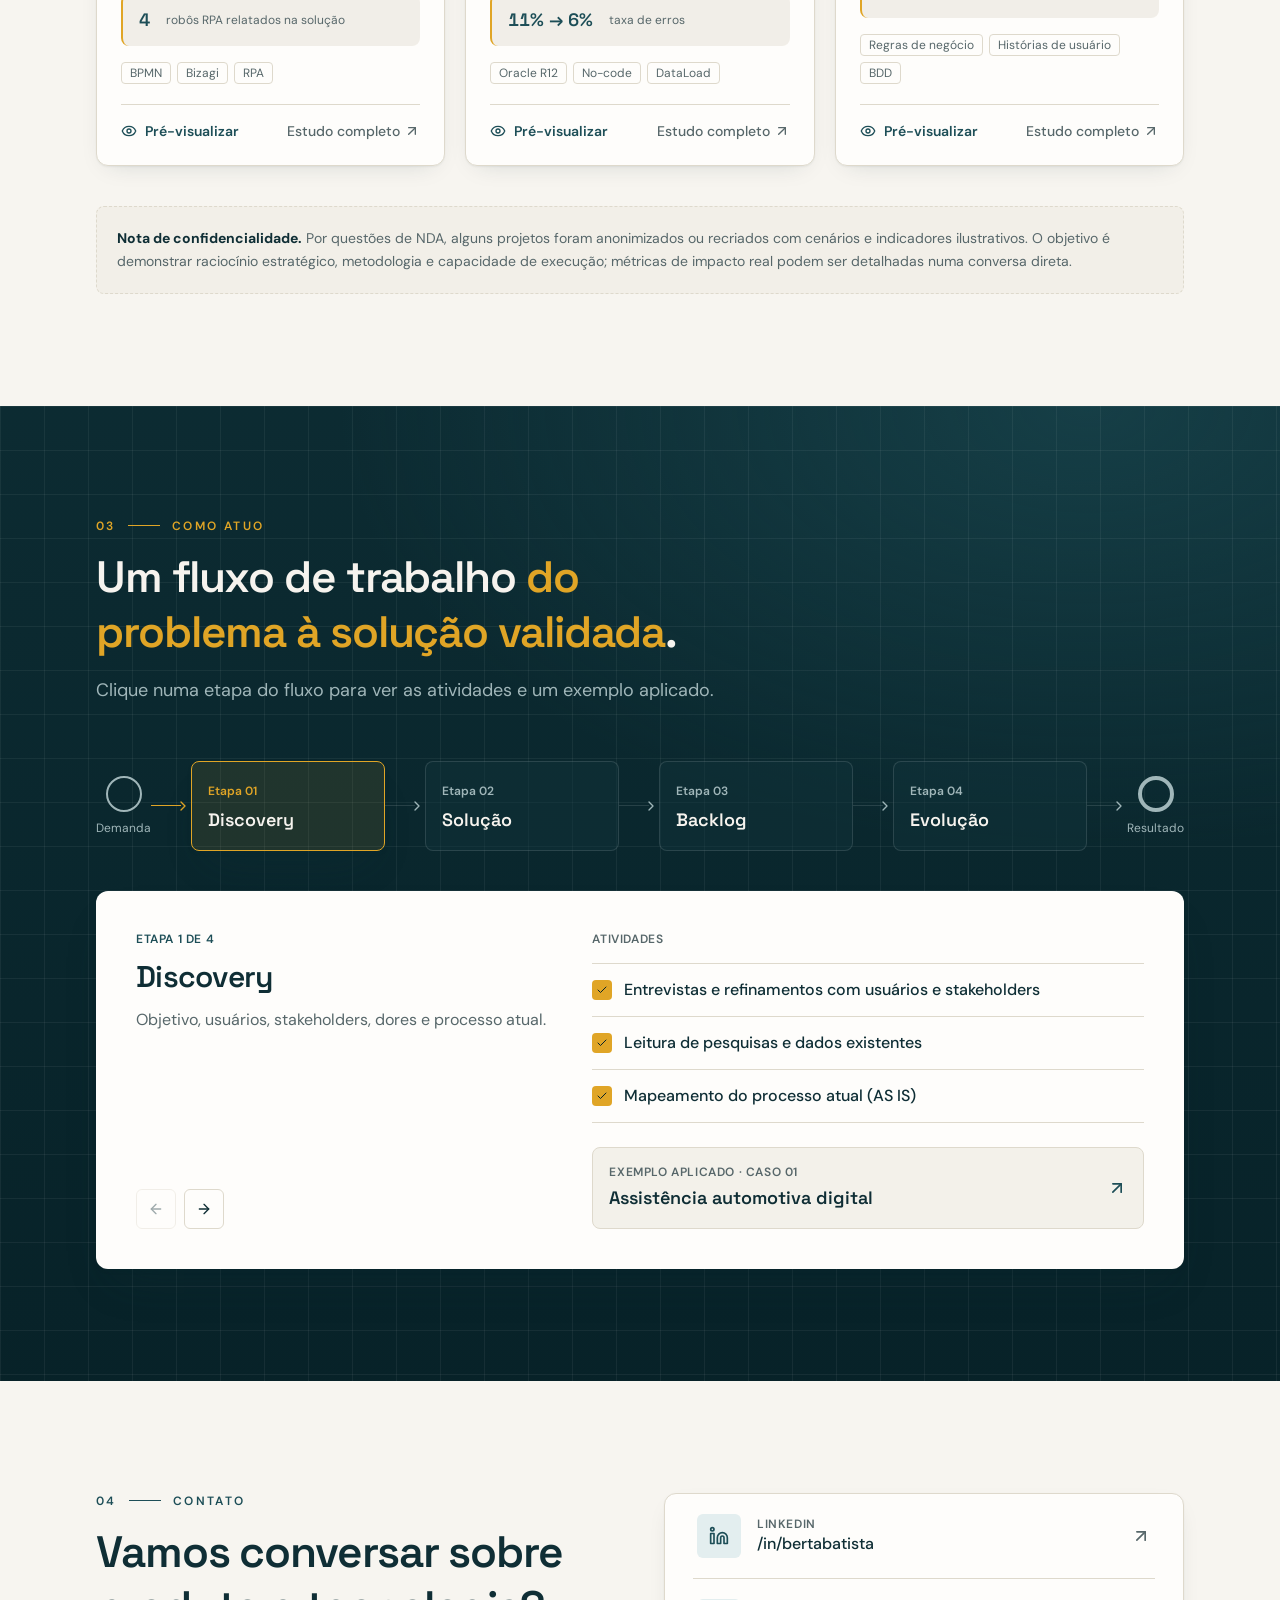
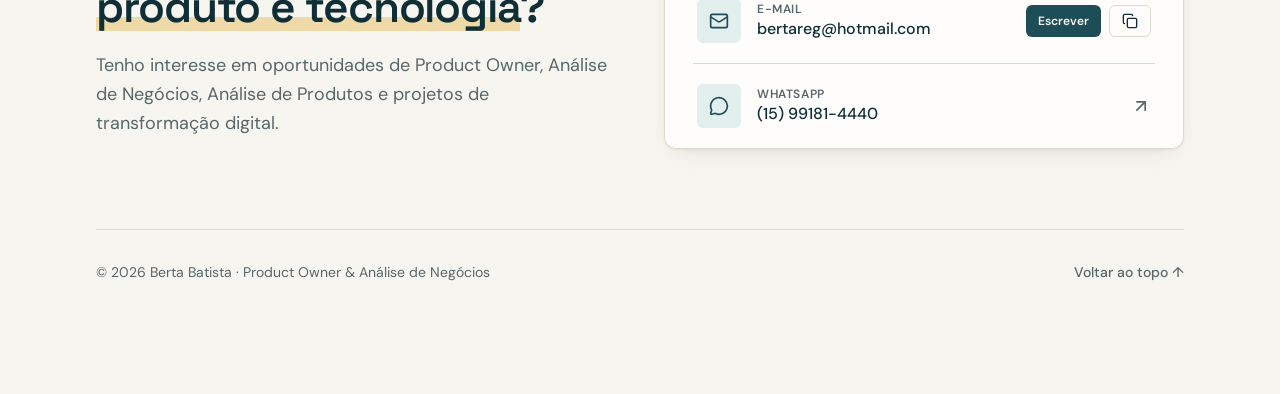
==== commit b7bbdfd7: "Publica painéis sem numeração e com descrições objetivas" ====
--- a/index.html
+++ b/index.html
@@ -17,7 +17,7 @@
   <link rel="preconnect" href="https://fonts.googleapis.com">
   <link rel="preconnect" href="https://fonts.gstatic.com" crossorigin>
   <link href="https://fonts.googleapis.com/css2?family=DM+Sans:wght@400;500;600;700&family=Space+Grotesk:wght@400;500;600;700&display=swap" rel="stylesheet">
-  <script type="module" crossorigin src="/capa-preview/assets/index-CkJQxV--.js"></script>
+  <script type="module" crossorigin src="/capa-preview/assets/index-B4bvtsrH.js"></script>
   <link rel="stylesheet" crossorigin href="/capa-preview/assets/index-WLW6BpQ3.css">
 
   <style id="gmo-gap-fix">
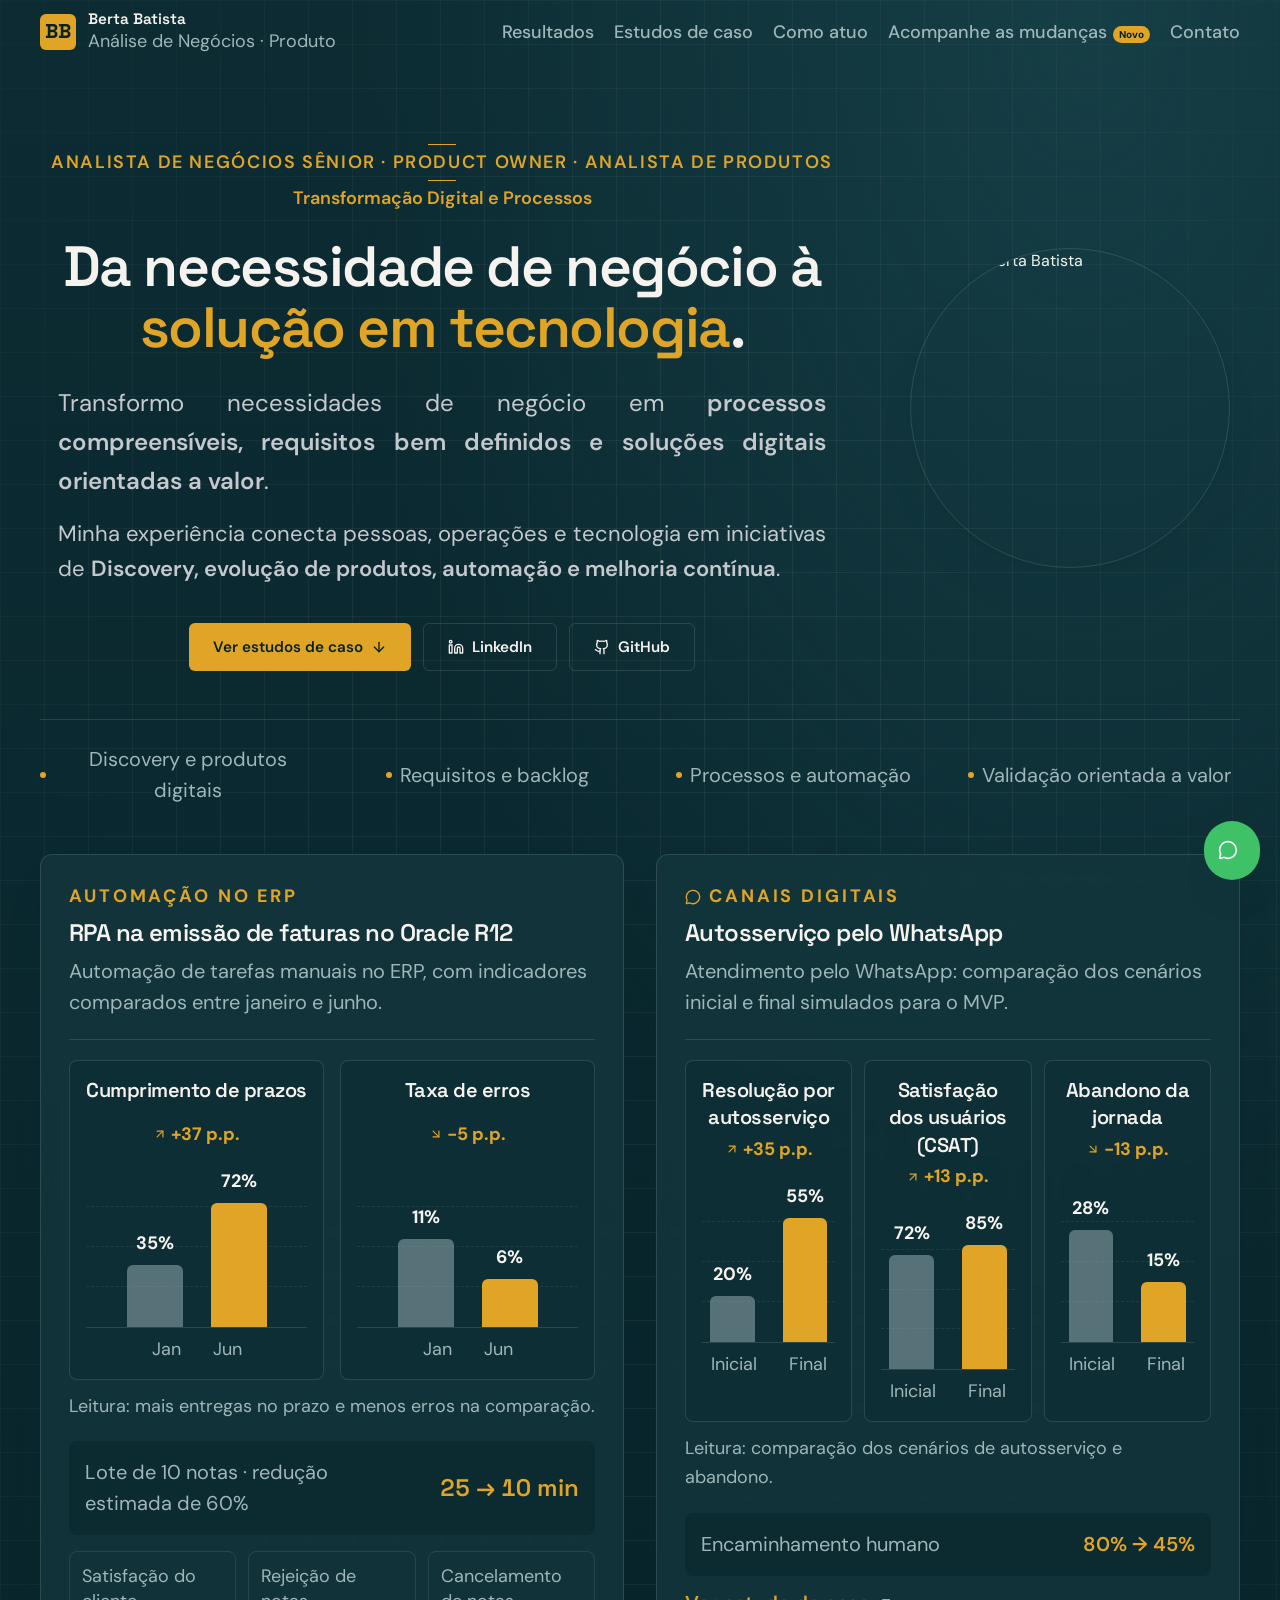
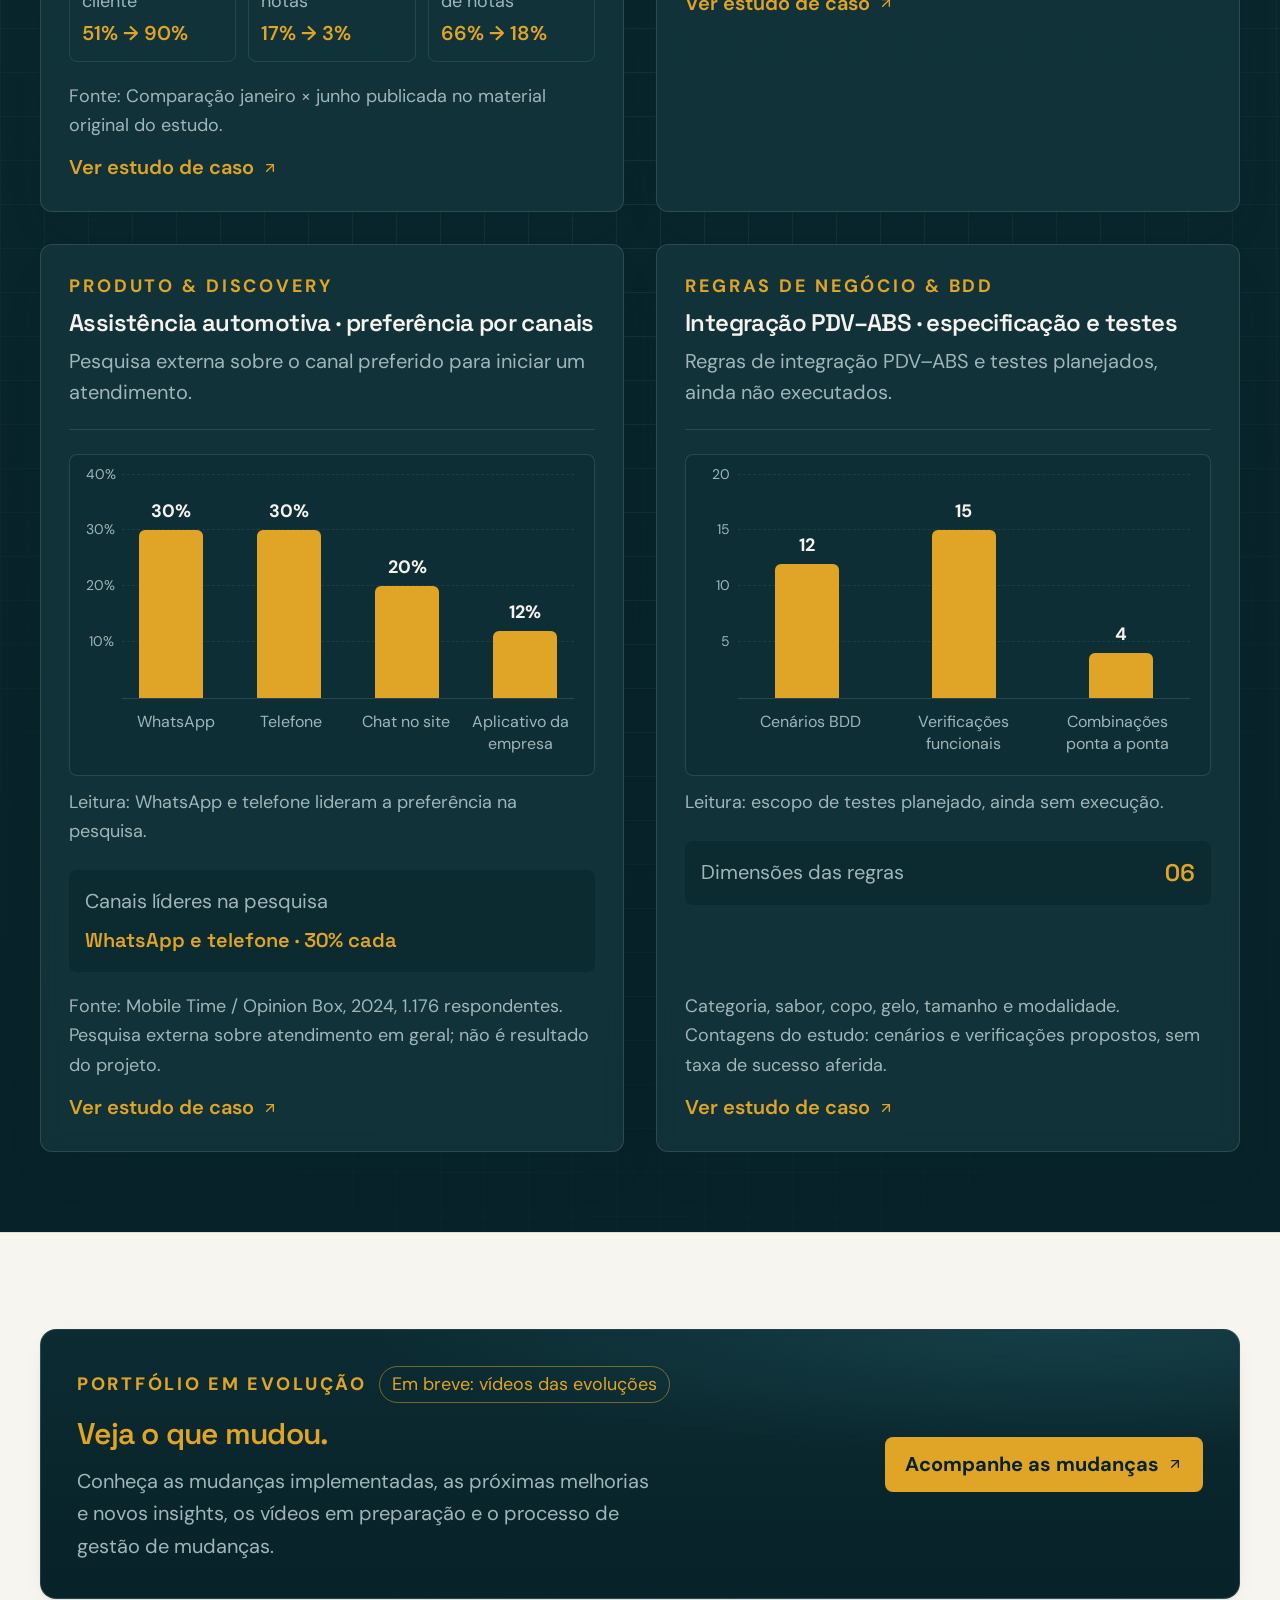
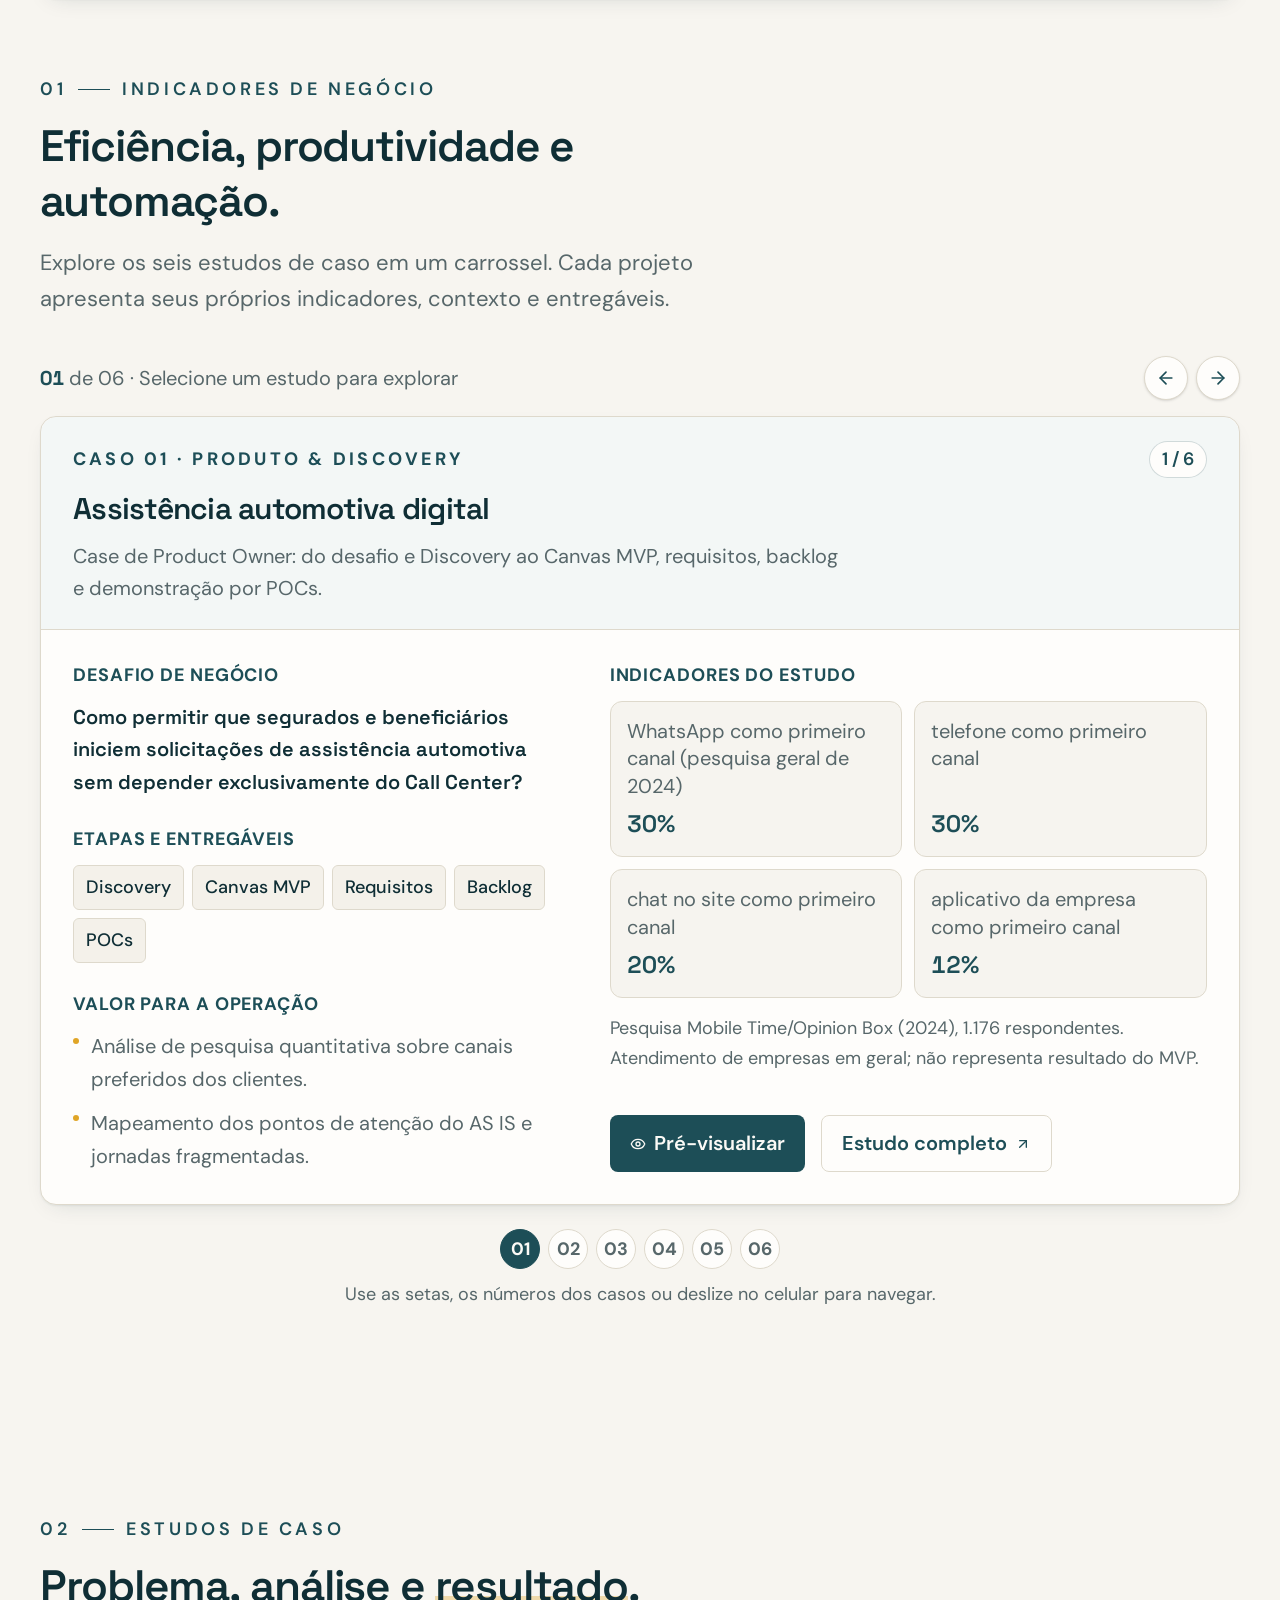
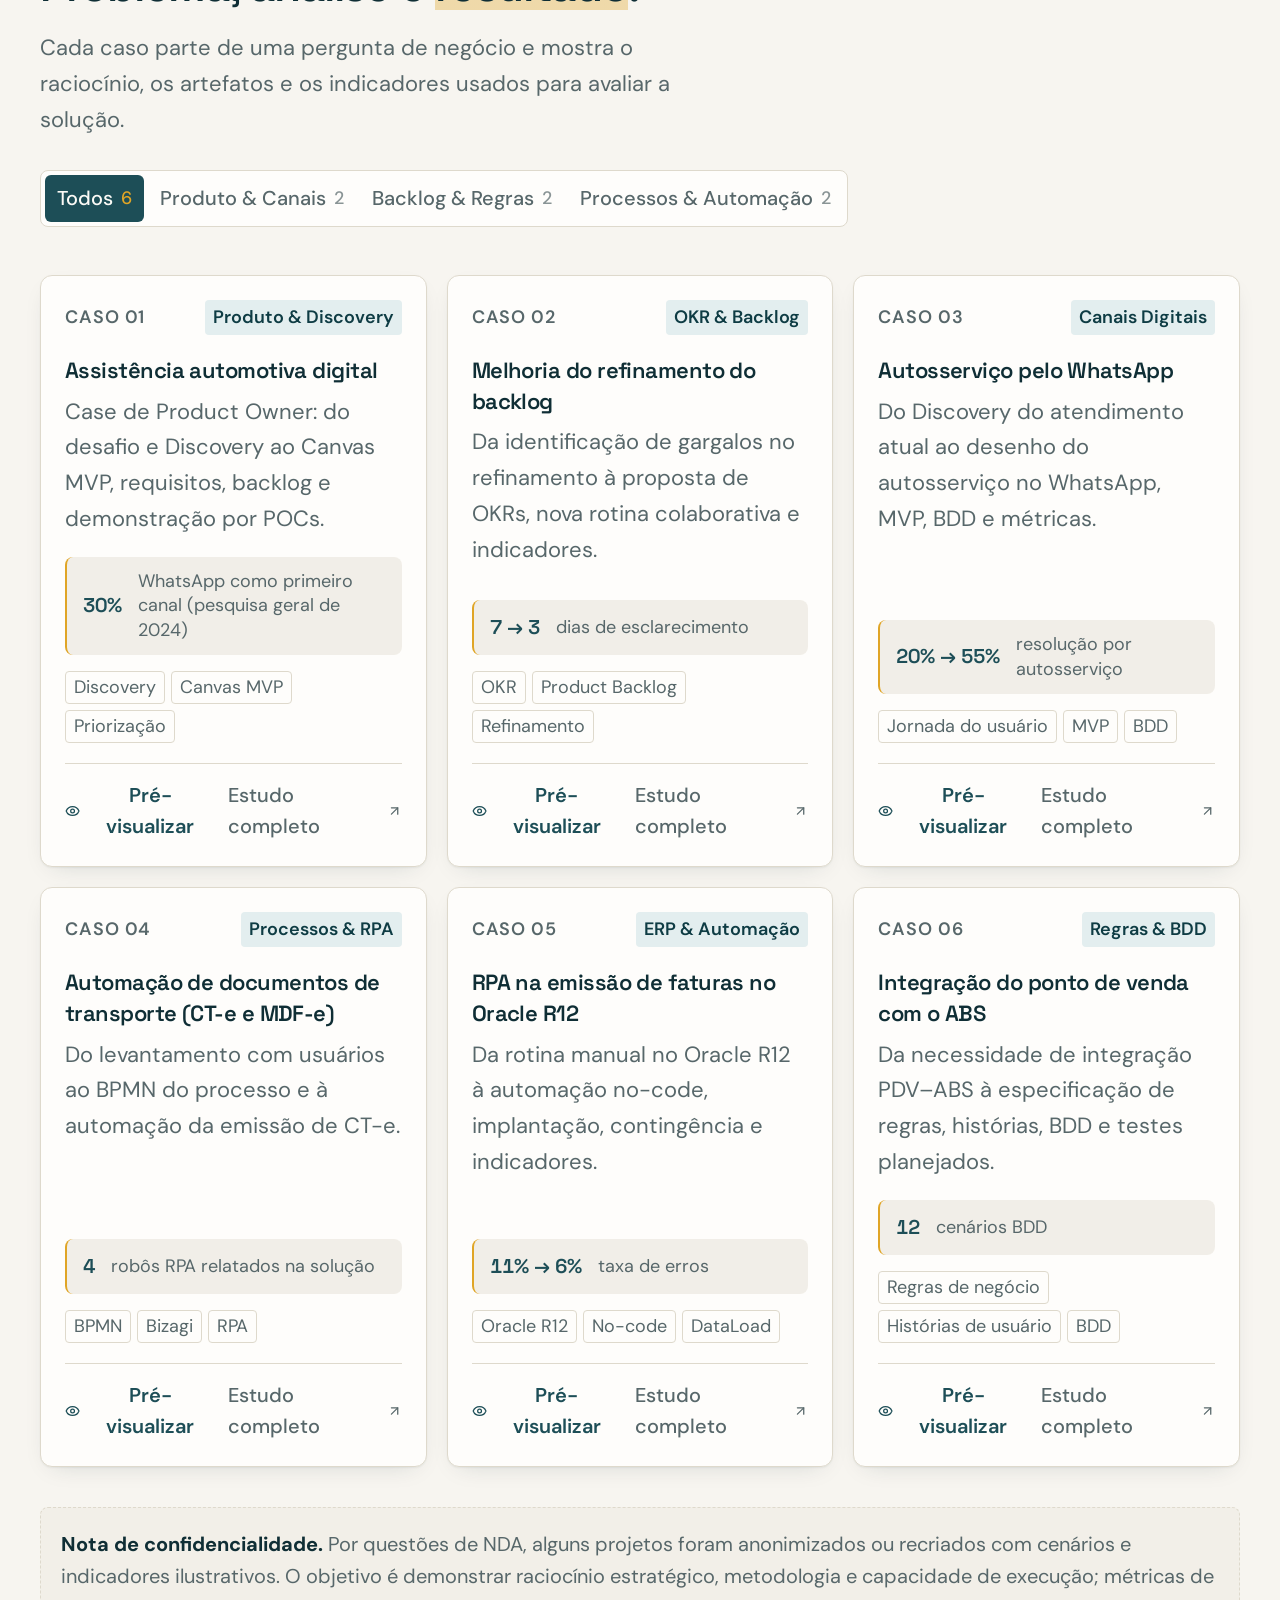
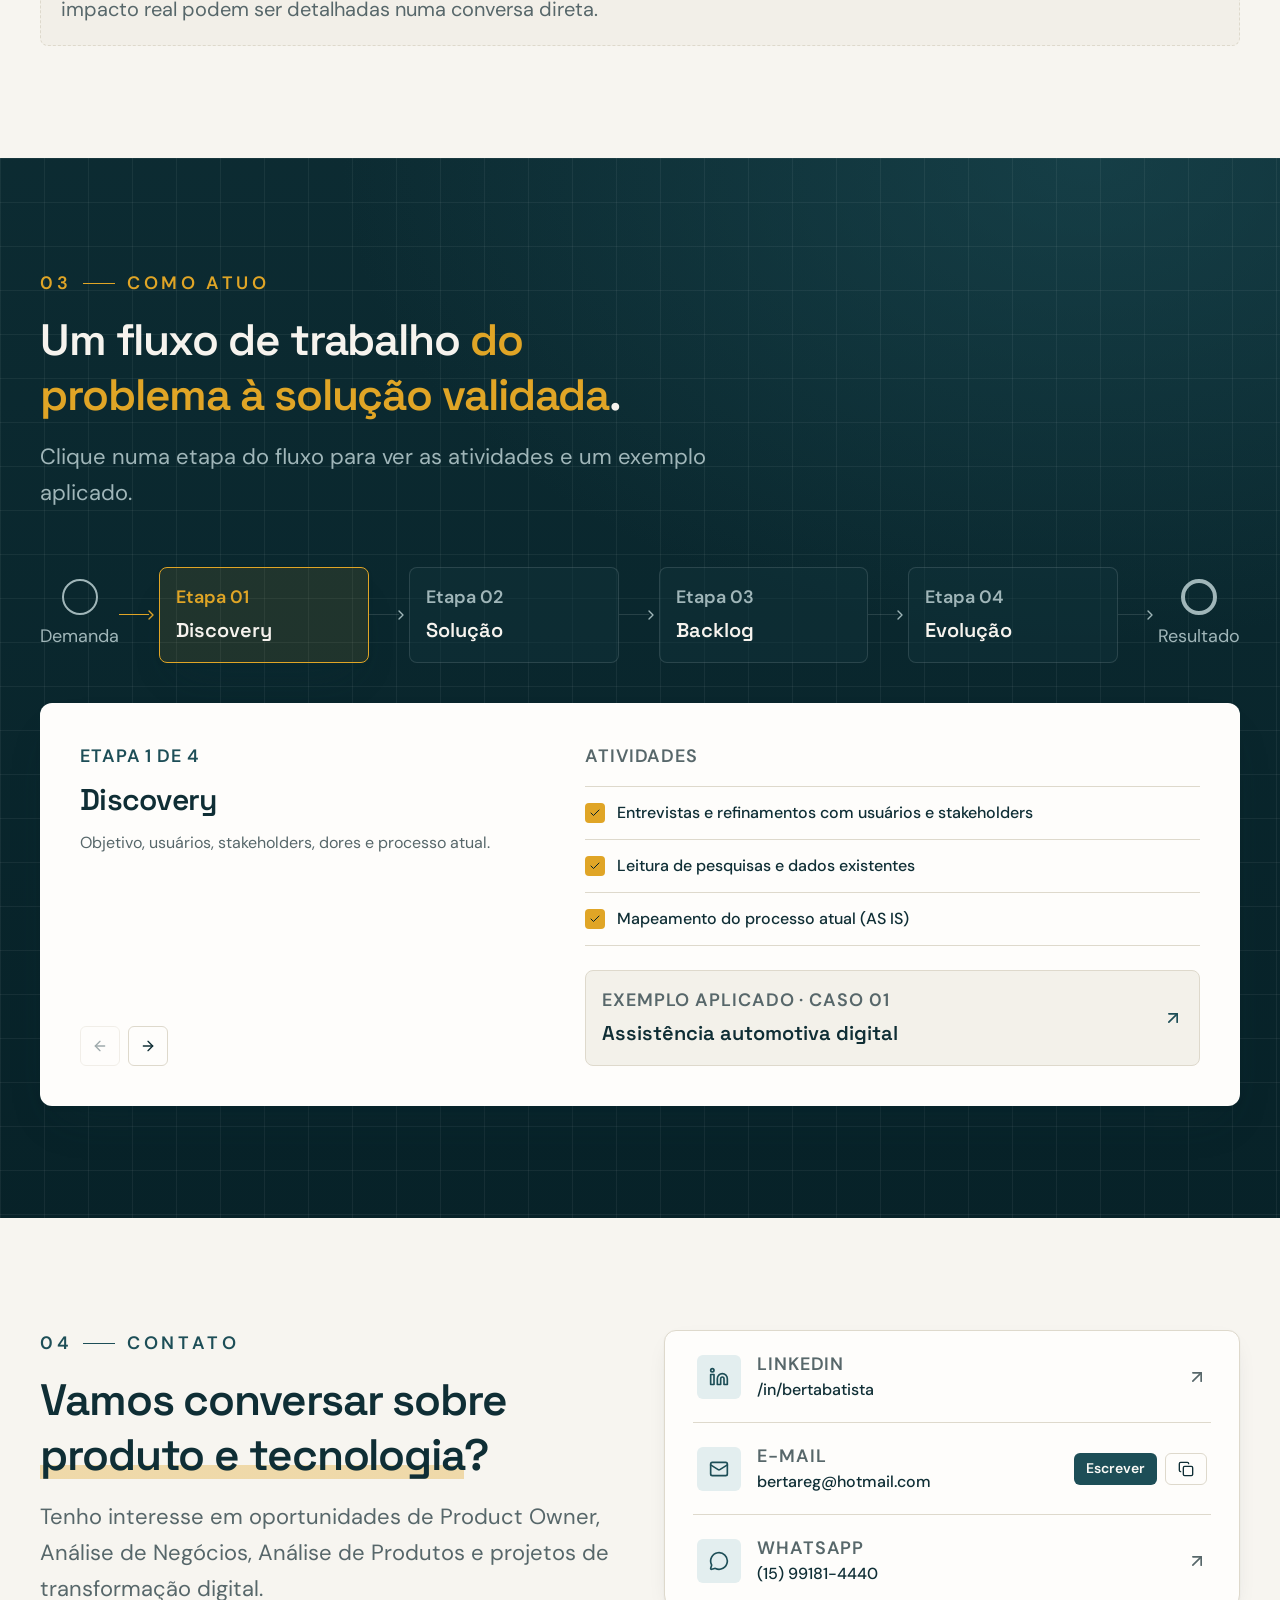
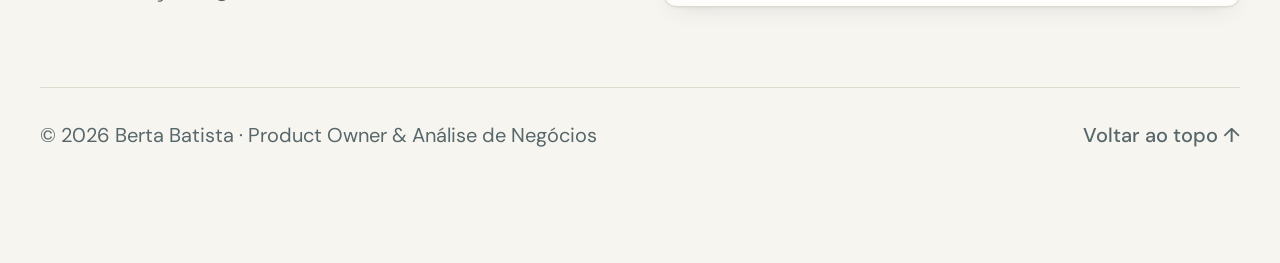
==== commit 20a5c883: "Publica na página principal os ajustes consolidados da prévia" ====
--- a/index.html
+++ b/index.html
@@ -17,8 +17,8 @@
   <link rel="preconnect" href="https://fonts.googleapis.com">
   <link rel="preconnect" href="https://fonts.gstatic.com" crossorigin>
   <link href="https://fonts.googleapis.com/css2?family=DM+Sans:wght@400;500;600;700&family=Space+Grotesk:wght@400;500;600;700&display=swap" rel="stylesheet">
-  <script type="module" crossorigin src="/capa-preview/assets/index-B4bvtsrH.js"></script>
-  <link rel="stylesheet" crossorigin href="/capa-preview/assets/index-WLW6BpQ3.css">
+  <script type="module" crossorigin src="/capa-preview/assets/index-CFamsPBG.js"></script>
+  <link rel="stylesheet" crossorigin href="/capa-preview/assets/index-D9e-X4Zq.css">
 
   <style id="gmo-gap-fix">
     /* Espaçamento entre CTA GMO e título dos indicadores na capa atual. */
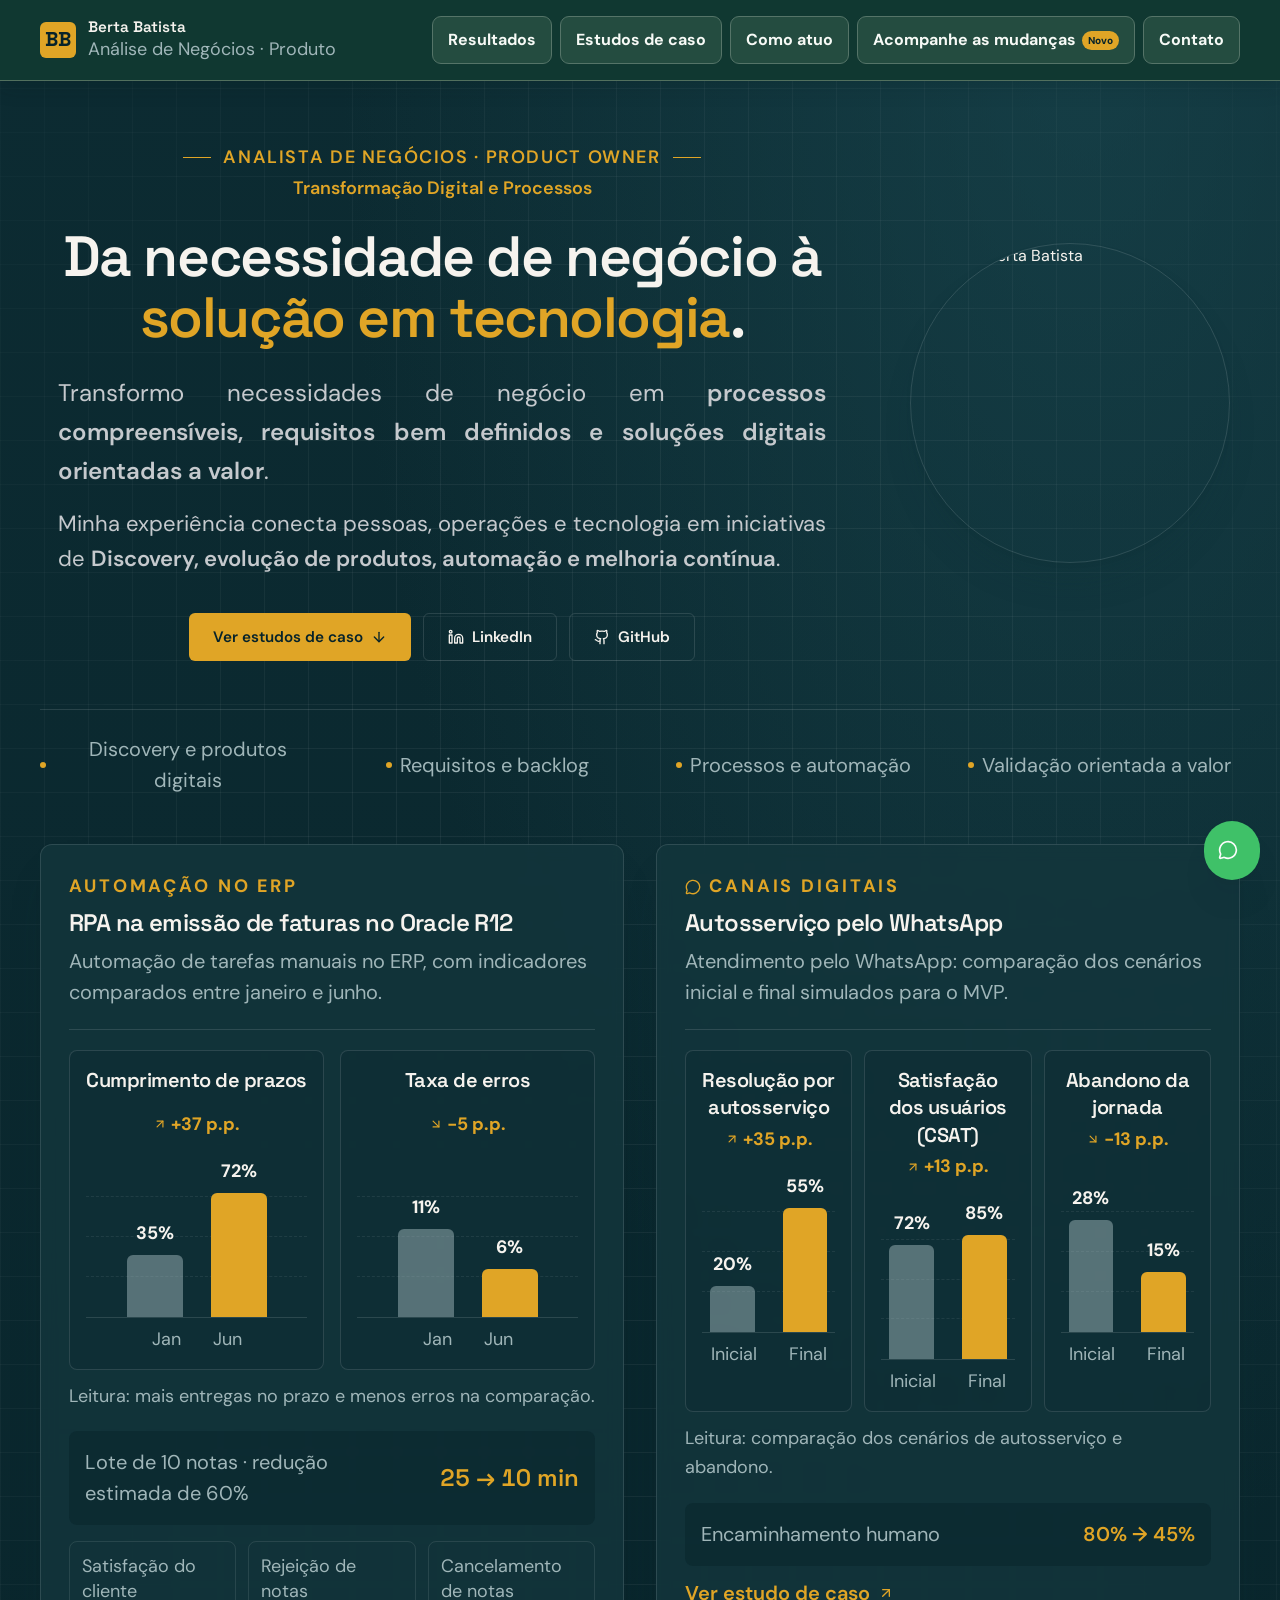
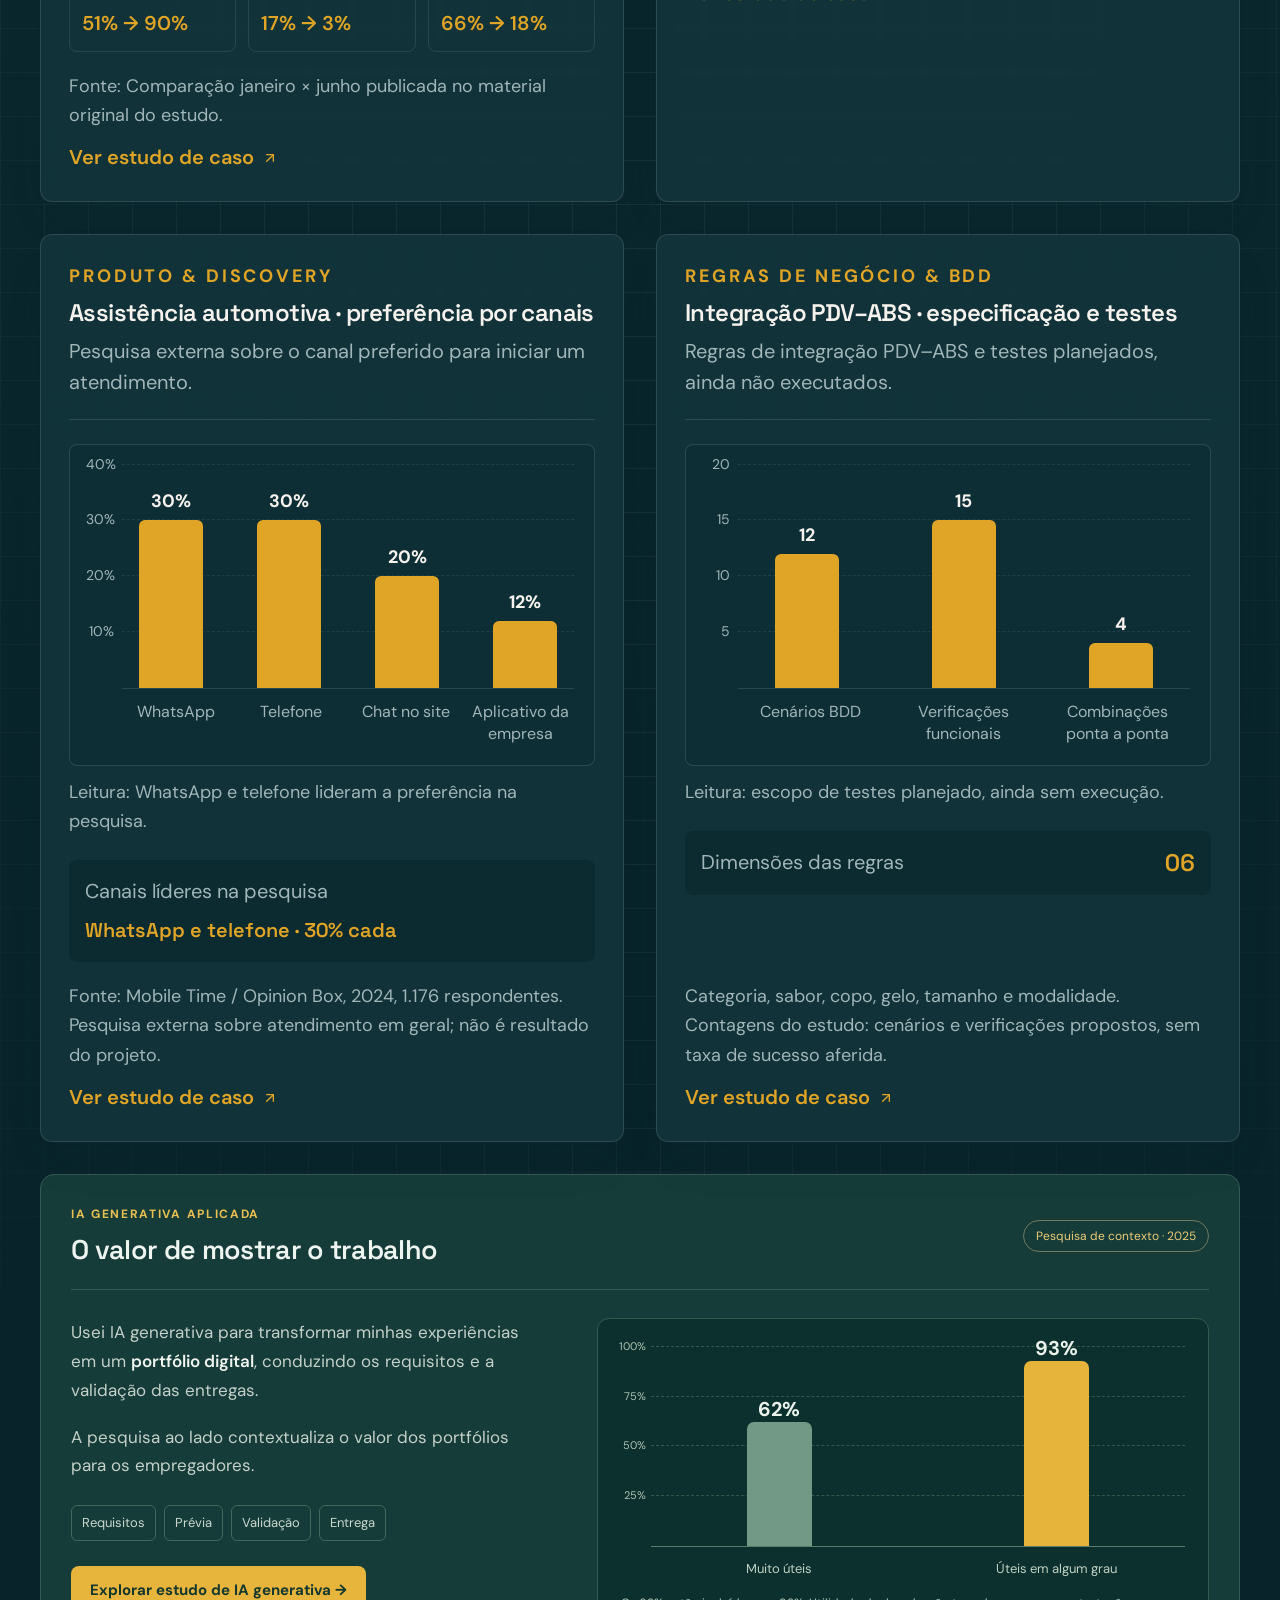
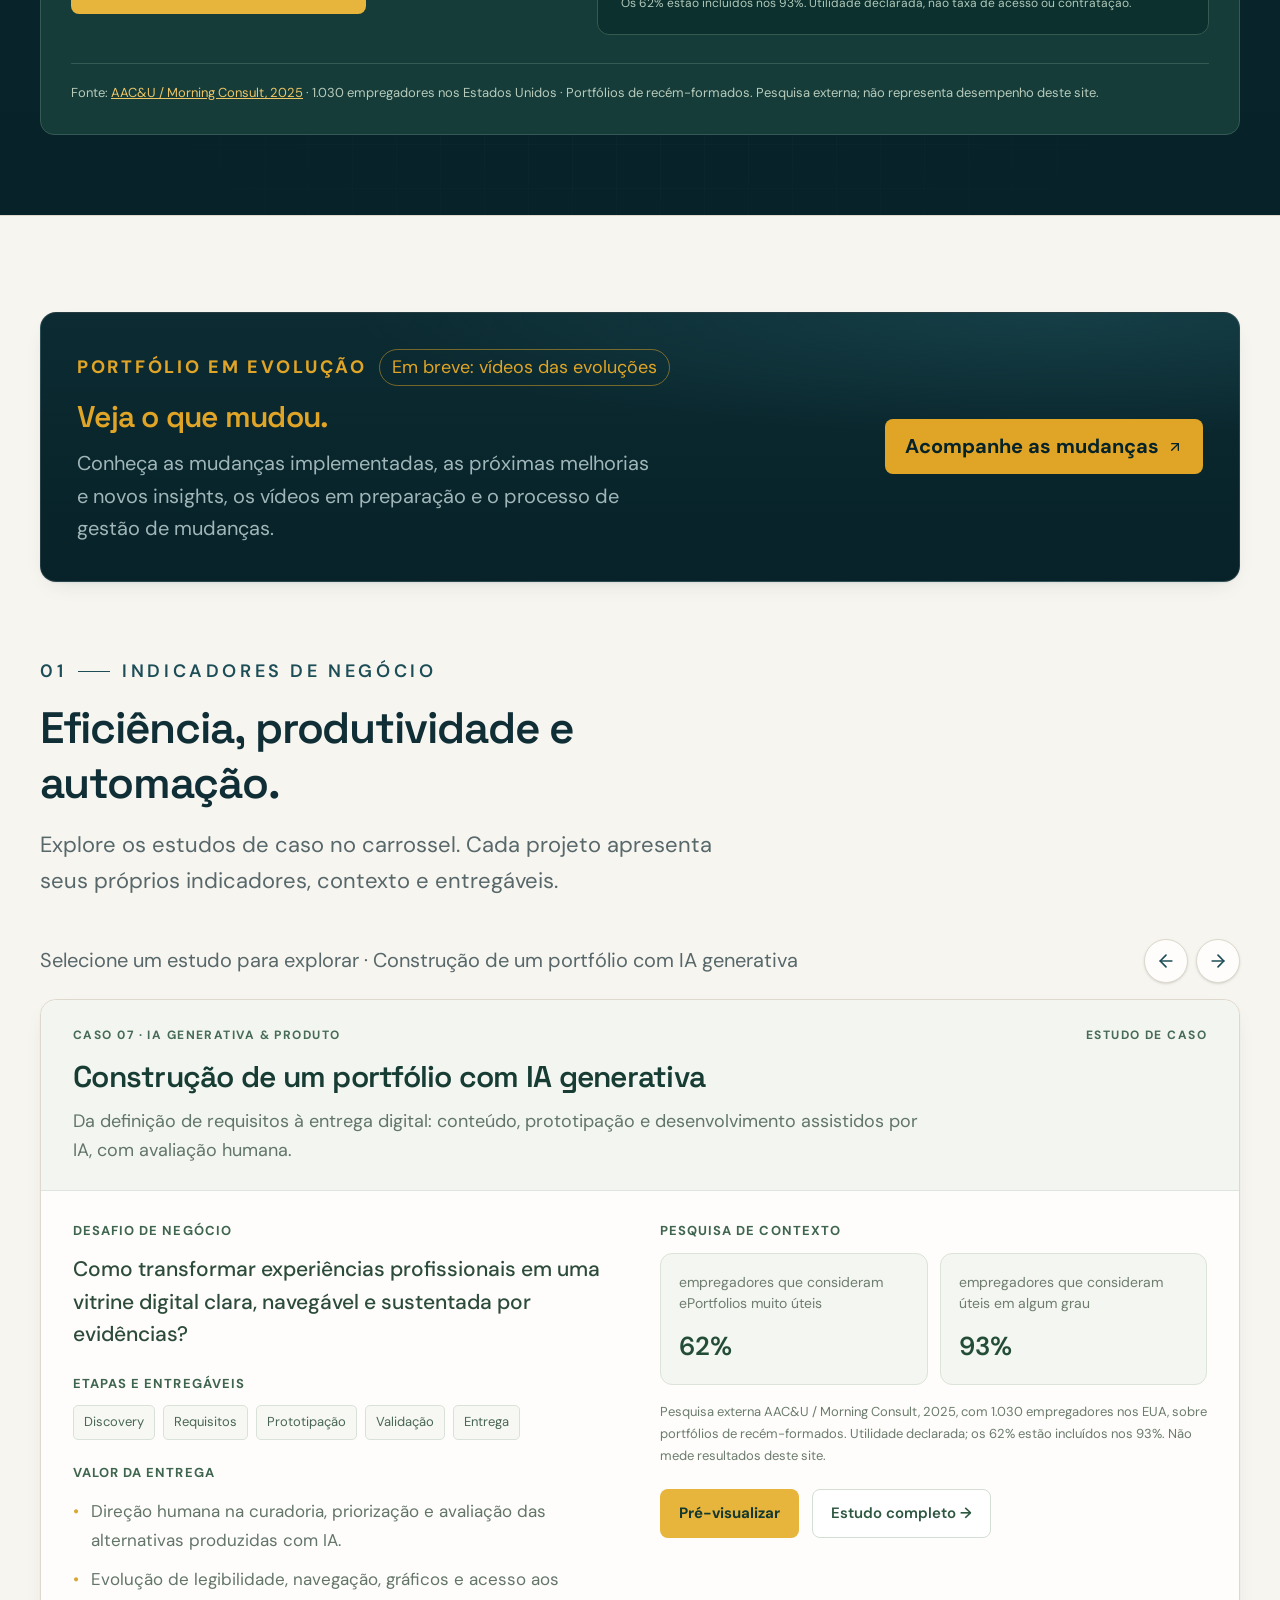
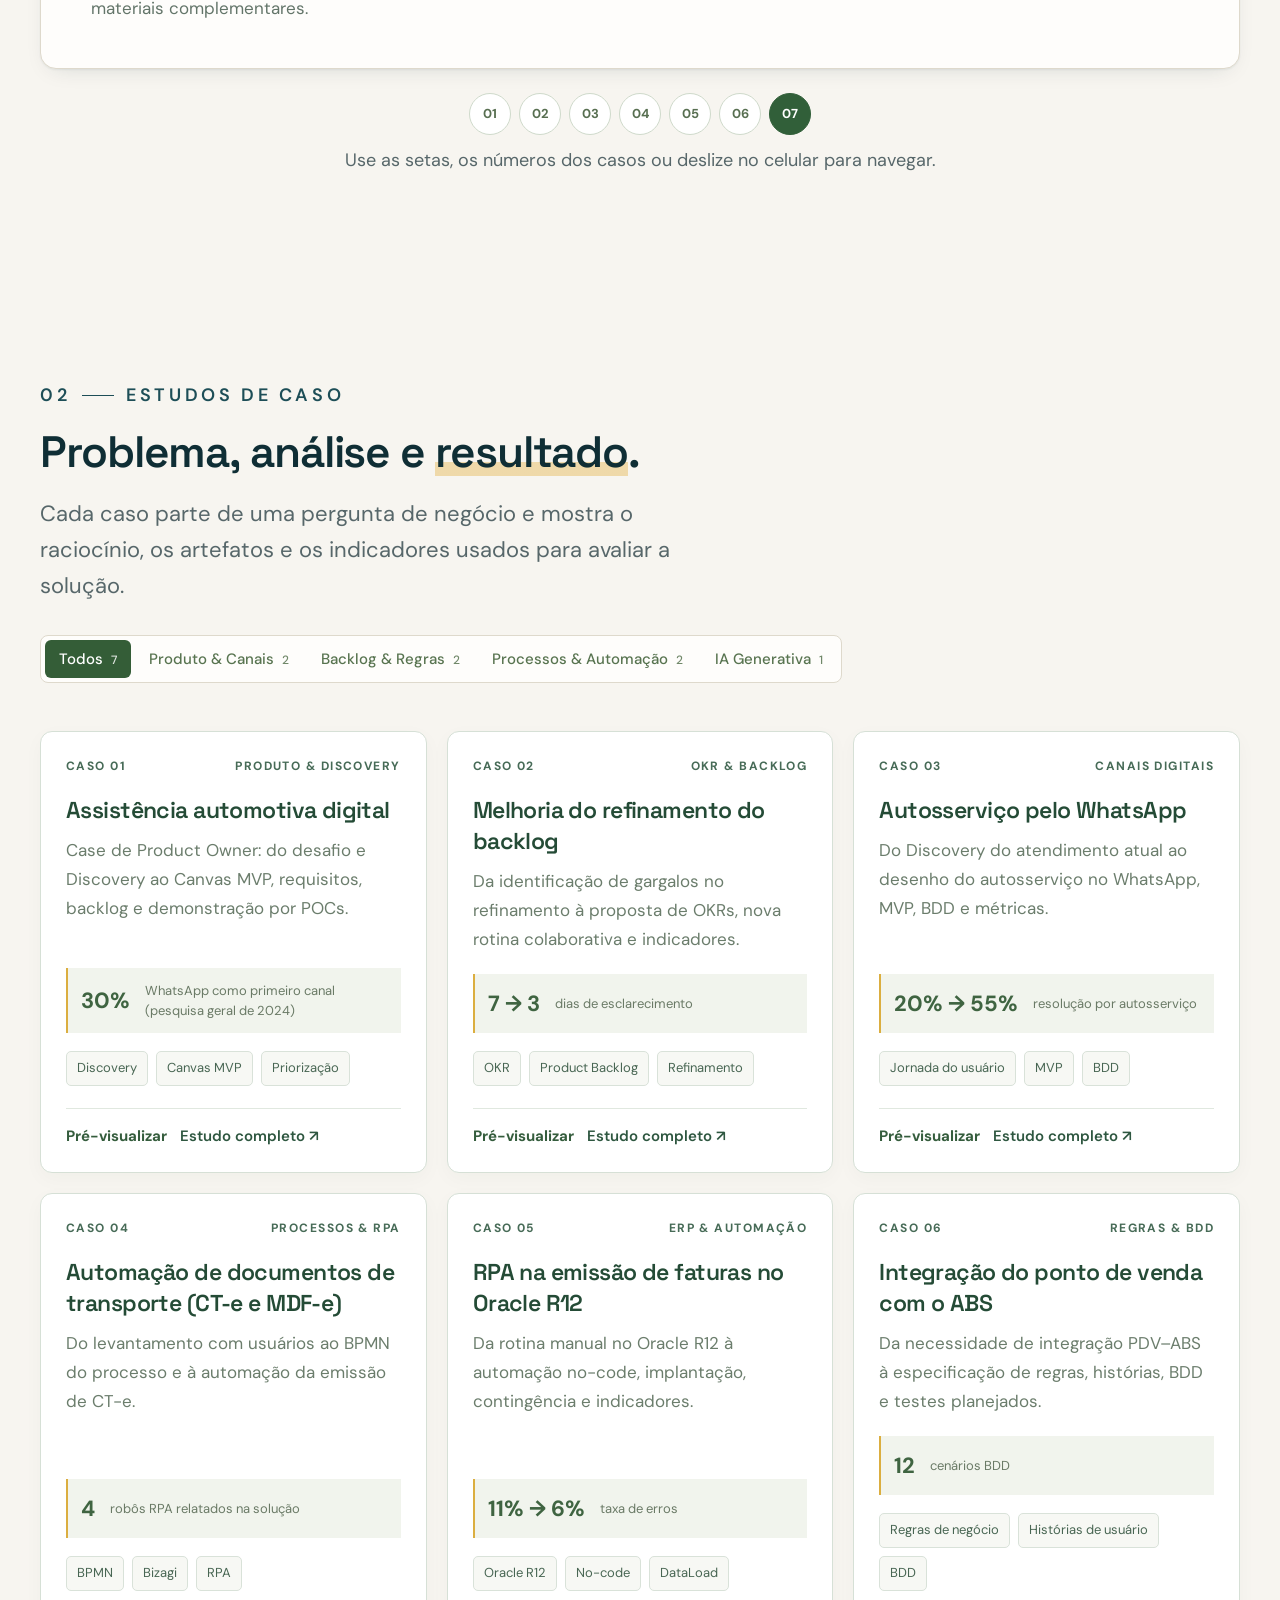
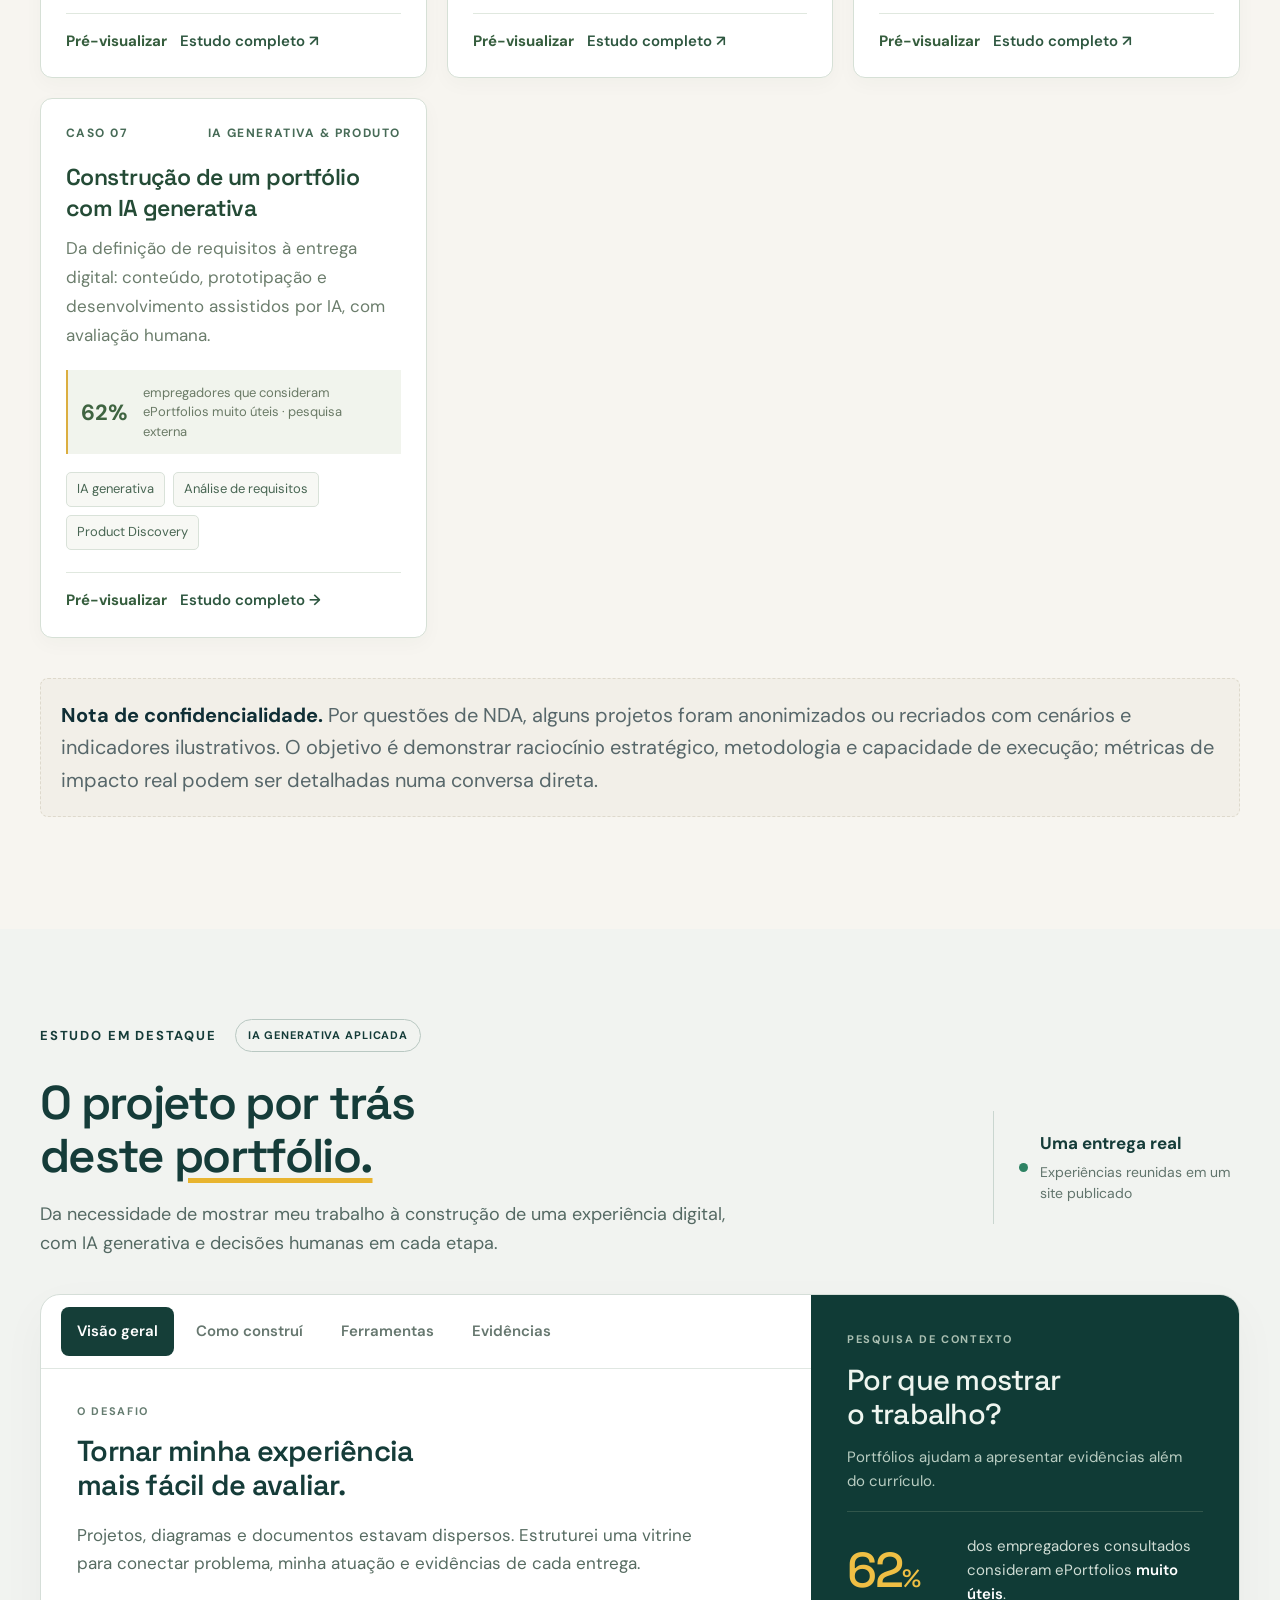
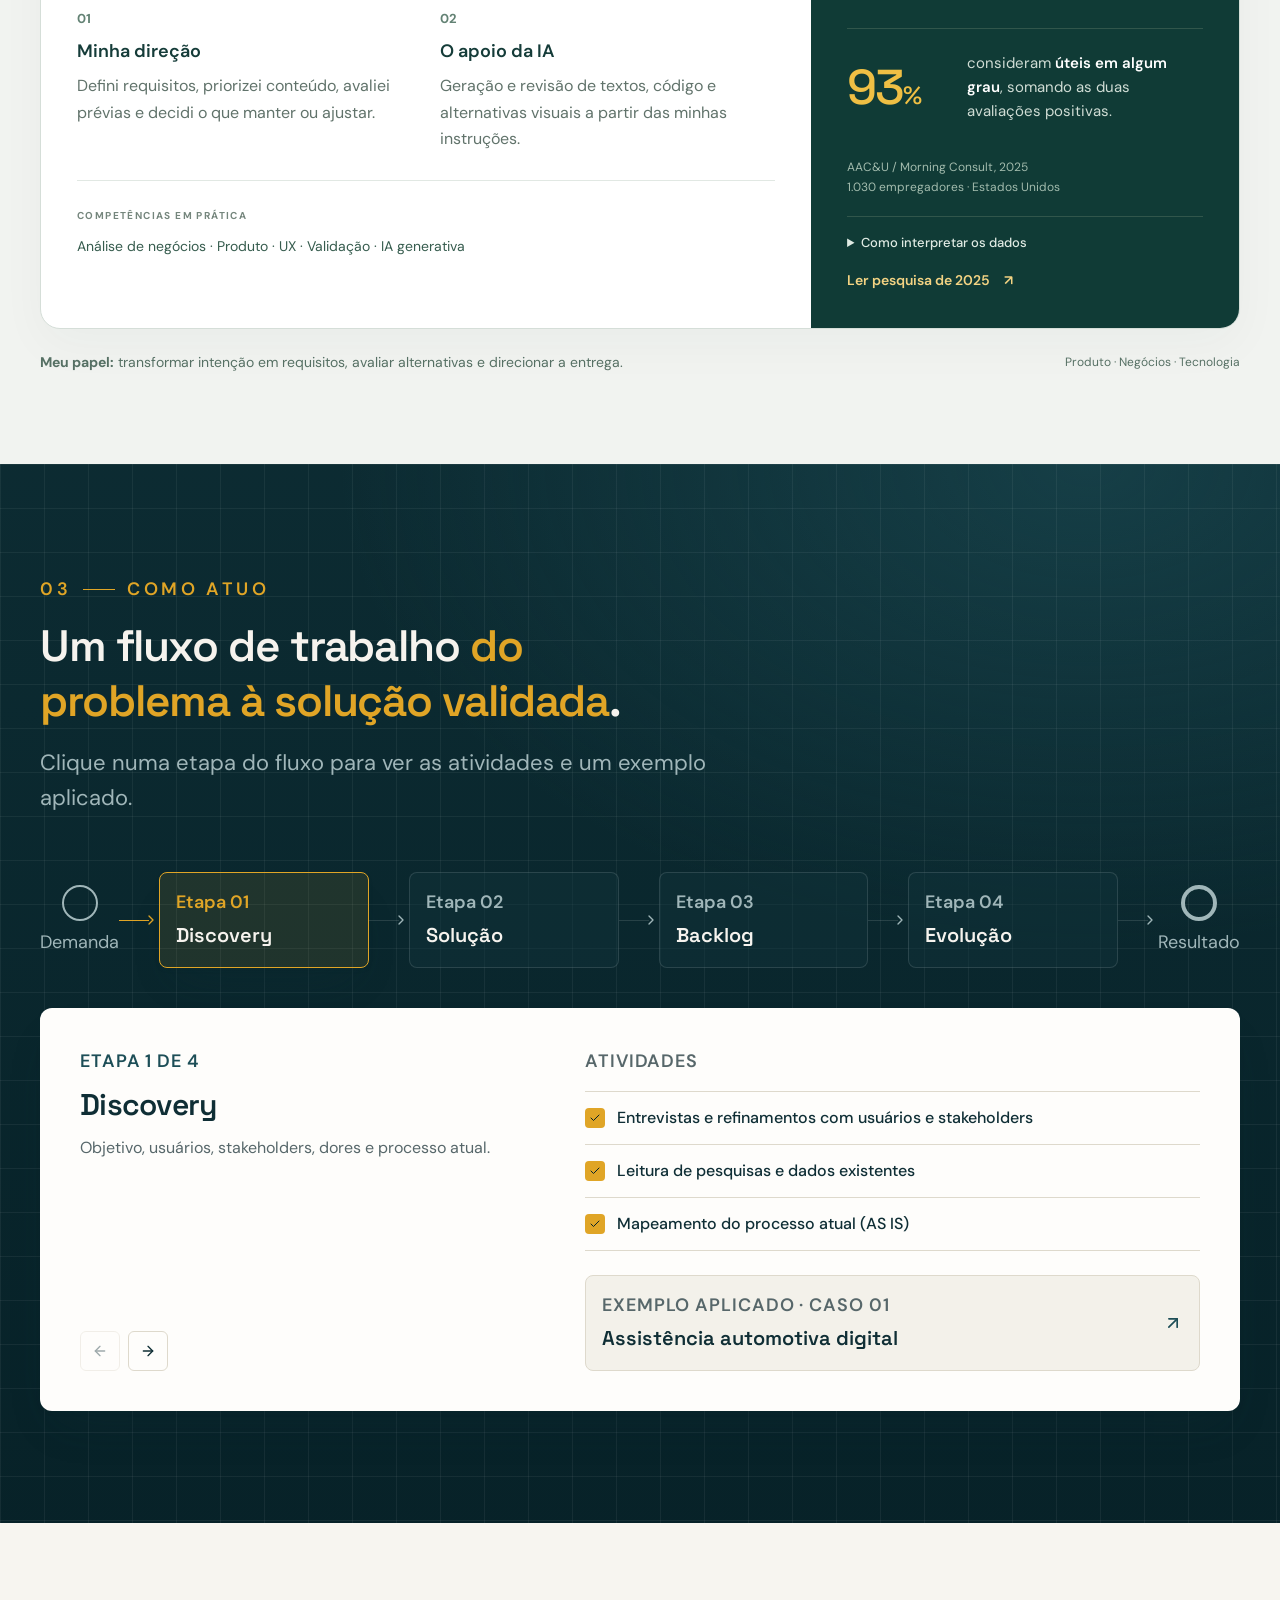
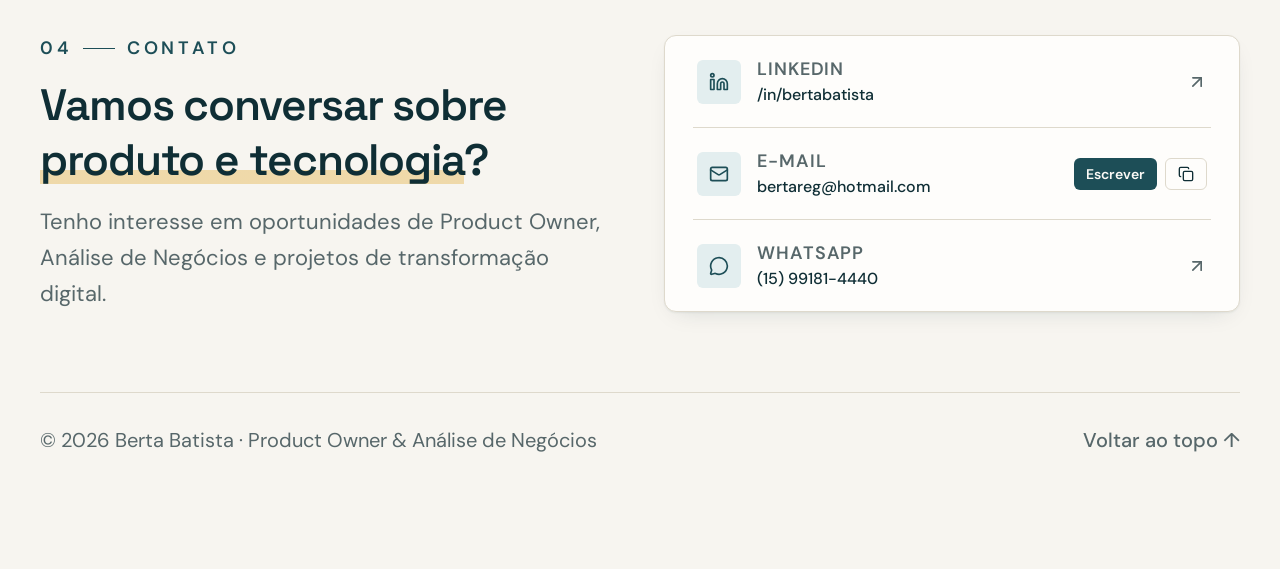
==== commit 5399023c: "Publica capa aprovada com menu acessível e estudo de IA generativa" ====
--- a/index.html
+++ b/index.html
@@ -6,8 +6,9 @@
   <meta name="theme-color" content="#103d39">
   <meta name="robots" content="index, follow">
   <meta name="description" content="Portfólio profissional de Berta Batista: Product Owner, Análise de Negócios, Discovery, gestão de backlog, indicadores, automação e estudos de caso.">
-  <title>Berta Batista | Product Owner e Analista de Negócios</title>
+  <title>Berta Batista | Analista de Negócios e Product Owner</title>
   <link rel="canonical" href="https://bertat2c.github.io/">
+  
   <meta name="author" content="Berta Batista">
   <meta property="og:type" content="website">
   <meta property="og:title" content="Berta Batista | Product Owner e Analista de Negócios">
@@ -17,8 +18,8 @@
   <link rel="preconnect" href="https://fonts.googleapis.com">
   <link rel="preconnect" href="https://fonts.gstatic.com" crossorigin>
   <link href="https://fonts.googleapis.com/css2?family=DM+Sans:wght@400;500;600;700&family=Space+Grotesk:wght@400;500;600;700&display=swap" rel="stylesheet">
-  <script type="module" crossorigin src="/capa-preview/assets/index-CFamsPBG.js"></script>
-  <link rel="stylesheet" crossorigin href="/capa-preview/assets/index-D9e-X4Zq.css">
+  <script type="module" crossorigin src="https://bertat2c.github.io/capa-preview/assets/index-CFamsPBG.js"></script>
+  <link rel="stylesheet" crossorigin href="https://bertat2c.github.io/capa-preview/assets/index-D9e-X4Zq.css">
 
   <style id="gmo-gap-fix">
     /* Espaçamento entre CTA GMO e título dos indicadores na capa atual. */
@@ -26,7 +27,126 @@
       margin-bottom: clamp(48px, 6vw, 80px) !important;
     }
   </style>
-</head>
+<style>
+.ai-case{background:#f1f3f0;color:#153c39;padding:90px 0;scroll-margin-top:100px;font-family:"DM Sans",Arial,sans-serif}
+.ai-wrap{max-width:1360px;margin:auto;padding:0 40px}.ai-case *{box-sizing:border-box}
+.ai-eyebrow{display:flex;align-items:center;gap:18px;font-size:13px;letter-spacing:.14em;font-weight:700}
+.ai-pill{font-size:11px;border:1px solid #b9c8c2;border-radius:40px;padding:7px 12px;letter-spacing:.08em}
+.ai-intro{display:flex;align-items:center;justify-content:space-between;gap:50px;margin:24px 0 35px}
+.ai-intro h2{font-family:"Space Grotesk",Arial,sans-serif;font-size:clamp(32px,3.7vw,50px);line-height:1.12;letter-spacing:-.035em;font-weight:600;margin:0 0 18px}
+.ai-intro em{font-style:normal;text-decoration:underline;text-decoration-color:#e8b42f;text-decoration-thickness:5px;text-underline-offset:6px}
+.ai-intro p{font-size:18px;line-height:1.65;color:#546963;max-width:720px;margin:0}
+.ai-delivery{display:flex;align-items:center;gap:12px;min-width:240px;padding:20px 0 20px 25px;border-left:1px solid #cad6d0}
+.ai-delivery strong{display:block;font-size:17px}.ai-delivery div>span{display:block;font-size:14px;color:#61746c;max-width:200px;margin-top:6px;line-height:1.5}
+.ai-dot{height:9px;width:9px;border-radius:50%;background:#2d8263;flex-shrink:0}
+.ai-board{display:grid;grid-template-columns:minmax(0,1.8fr) minmax(300px,1fr);border:1px solid #d5ded8;border-radius:20px;overflow:hidden;background:white;box-shadow:0 16px 48px #19392e09}
+.ai-tabs{display:flex;border-bottom:1px solid #e0e7e2;gap:6px;padding:12px 20px}
+.ai-tabs button{background:none;border:0;color:#66776f;font-size:15px;font-family:inherit;font-weight:600;padding:13px 16px;cursor:pointer;border-radius:8px}
+.ai-tabs button[aria-selected=true]{background:#153e38;color:#fff}
+.ai-tabs button:hover{background:#eef3ef;color:#153e38}.ai-tabs button[aria-selected=true]:hover{background:#20584f;color:white}
+.ai-case :focus-visible{outline:3px solid #d9a626;outline-offset:4px}
+.ai-panel{padding:34px 36px;min-height:470px}.ai-panel[hidden]{display:none}
+.ai-kicker{font-size:11px!important;line-height:1.5!important;letter-spacing:.15em;font-weight:700;margin:0 0 15px!important;color:#657c70!important}
+.ai-panel h3{font-family:"Space Grotesk",Arial,sans-serif;font-size:29px;line-height:1.18;letter-spacing:-.025em;margin:0 0 18px;font-weight:600}
+.ai-panel>p:not(.ai-kicker){font-size:17px;line-height:1.7;color:#566b61;max-width:650px;margin:0 0 22px}
+.ai-dual{display:grid;grid-template-columns:1fr 1fr;gap:28px;margin-top:28px}.ai-number{font-size:13px;font-weight:700;color:#638274}
+.ai-dual h4{font-size:18px;font-weight:600;margin:8px 0}.ai-dual p{font-size:16px;line-height:1.65;color:#61736b;margin:0}
+.ai-outcome{margin-top:28px;border-top:1px solid #e1e8e3;padding-top:21px}.ai-outcome>span{font-size:10px;letter-spacing:.14em;color:#75867d;font-weight:700}.ai-outcome p{font-size:14px;color:#365c4e;line-height:1.6;margin:9px 0 0}
+.ai-research{background:#103b36;color:#eef5ef;padding:36px}.ai-research .ai-kicker{color:#aabfb2!important}.ai-research h3{font-family:"Space Grotesk",Arial,sans-serif;font-weight:500;font-size:29px;line-height:1.18;margin:0 0 14px}
+.ai-research>p:not(.ai-kicker){color:#b9cdc2;font-size:15px;line-height:1.6;margin:0 0 18px}
+.ai-metric{display:flex;gap:20px;align-items:center;padding:22px 0;border-top:1px solid #31564b}
+.ai-metric>strong{font-size:49px;font-family:"Space Grotesk",Arial,sans-serif;line-height:1;color:#efbf44;font-weight:500;min-width:100px;letter-spacing:-.04em}
+.ai-metric>strong span{font-size:25px}.ai-metric p{font-size:15px;line-height:1.6;color:#d0ddd5;margin:0}.ai-metric b{font-weight:600;color:white}
+.ai-research .ai-research-note{font-size:12px!important;color:#a2bbad!important;line-height:1.7!important;margin:12px 0 18px!important}
+.ai-research details{font-size:13px;border-top:1px solid #31564b;padding:16px 0}.ai-research summary{cursor:pointer;color:#e0ebe4;font-weight:500}.ai-research details p{color:#c4d5cb;line-height:1.7;margin:12px 0}.ai-research details a{color:#edc460;text-decoration:underline}
+.ai-source,.ai-link{display:inline-flex;align-items:center;gap:14px;font-size:14px;font-weight:600;text-decoration:none}.ai-source{color:#f3d383;margin-top:2px}.ai-link{color:#1e5e47;margin-top:10px}.ai-source:hover,.ai-link:hover{text-decoration:underline}
+.ai-bottom{display:flex;align-items:center;justify-content:space-between;gap:24px;padding-top:22px;color:#567064;font-size:14px;line-height:1.6}
+.ai-bottom p{margin:0}.ai-bottom>span{font-size:12px;white-space:nowrap}
+.ai-steps{list-style:none;padding:0;margin:24px 0 0;display:grid;gap:18px}.ai-steps li{display:flex;gap:17px}.ai-steps li>span{display:flex;align-items:center;justify-content:center;align-self:start;flex-shrink:0;width:30px;height:30px;border-radius:50%;background:#eef3ef;color:#315b48;font-size:12px;font-weight:700}
+.ai-steps h4{font-size:16px;margin:0 0 3px;font-weight:600}.ai-steps p{font-size:14px;line-height:1.55;color:#65786d;margin:0}
+.ai-tools{margin:24px 0 18px;display:grid;gap:0}.ai-tools>div{display:grid;grid-template-columns:1fr 1.3fr;gap:20px;padding:11px 0;border-bottom:1px solid #e5ebe7}.ai-tools dt{font-size:14px;font-weight:600}.ai-tools dd{font-size:14px;color:#61766a;line-height:1.55;margin:0}
+.ai-panel>.ai-footnote{font-size:13px!important;line-height:1.65!important}
+.ai-checks{padding:0;list-style:none;display:grid;gap:13px;margin:25px 0}.ai-checks li{display:flex;gap:12px;font-size:16px;line-height:1.6}.ai-checks li:before{content:"✓";color:#388663;font-weight:bold}
+.ai-preview-bar{position:fixed;bottom:18px;left:50%;transform:translateX(-50%);z-index:9999;border-radius:12px;padding:12px 20px;background:#fff;color:#315547;border:1px solid #d0ddd4;box-shadow:0 5px 35px #082d2b25;display:flex;align-items:center;gap:24px;font:13px/1.5 "DM Sans",Arial,sans-serif;max-width:calc(100% - 24px);width:max-content}
+.ai-preview-bar strong{font-weight:700}.ai-preview-bar a{color:#315b48;font-weight:700;text-decoration:underline;white-space:nowrap}
+@media(max-width:1000px){.ai-wrap{padding:0 24px}.ai-intro{gap:25px}.ai-board{grid-template-columns:minmax(0,1.5fr) minmax(290px,1fr)}.ai-tabs{padding:10px}.ai-tabs button{font-size:13px;padding:11px 10px}.ai-panel,.ai-research{padding:27px}.ai-metric{gap:12px}.ai-metric>strong{font-size:40px;min-width:80px}.ai-delivery{min-width:205px}}
+@media(max-width:760px){.ai-case{padding:60px 0}.ai-wrap{padding:0 20px}.ai-eyebrow{flex-wrap:wrap;gap:12px;font-size:11px}.ai-intro{display:block}.ai-intro p{font-size:16px}.ai-delivery{border:0;padding:20px 0 0}.ai-delivery div>span{max-width:none}.ai-board{display:block}.ai-panel{min-height:0;padding:27px 23px}.ai-tabs{display:grid;grid-template-columns:1fr 1fr;gap:5px}.ai-tabs button{font-size:14px;text-align:center}.ai-panel h3,.ai-research h3{font-size:26px}.ai-panel>p:not(.ai-kicker){font-size:16px}.ai-dual{gap:22px;grid-template-columns:1fr}.ai-research{padding:28px 23px}.ai-metric{gap:22px}.ai-metric>strong{font-size:48px;min-width:98px}.ai-bottom{display:block;font-size:13px}.ai-bottom>span{display:block;margin-top:12px}.ai-tools>div{grid-template-columns:1fr;gap:4px}.ai-preview-bar{font-size:11px;padding:10px 14px;gap:12px;bottom:10px}.ai-preview-bar span{max-width:190px}}
+@media(prefers-reduced-motion:reduce){.ai-case *{scroll-behavior:auto!important;transition:none!important}}
+</style><style>
+/* Prévia da integração do estudo de IA generativa */
+.ip{font-family:"DM Sans",Arial,sans-serif}.ip *{box-sizing:border-box}.ip h3,.ip h2{font-family:"Space Grotesk",Arial,sans-serif}
+.ip-graph{grid-column:1/-1;border:1px solid #355953;border-radius:14px;background:#153c39;padding:30px;color:#eef4f0}
+.ip-graph-top{display:flex;align-items:center;justify-content:space-between;gap:15px;border-bottom:1px solid #355953;padding-bottom:22px}
+.ip-graph-label{font-size:12px;letter-spacing:.14em;font-weight:700;color:#eabf51;margin:0 0 10px}.ip-graph h2{font-size:27px;line-height:1.25;margin:0;font-weight:600}.ip-tag{font-size:12px;border:1px solid #6c7963;border-radius:25px;padding:6px 12px;color:#edcb76;white-space:nowrap}
+.ip-graph-body{display:grid;grid-template-columns:1fr 1.3fr;gap:55px;padding:28px 0}
+.ip-graph-body p{font-size:17px;color:#c3d0c9;line-height:1.7;margin:0 0 18px}.ip-graph-body strong{font-weight:600;color:#f0f5f0}
+.ip-flow{display:flex;gap:8px;flex-wrap:wrap;margin:25px 0}.ip-flow span{border:1px solid #44675d;color:#c9d8cf;padding:7px 10px;border-radius:6px;font-size:13px}
+.ip-open{border:0;background:#e7b53b;color:#14382f;border-radius:8px;padding:13px 19px;font-weight:700;font-size:15px;cursor:pointer;font-family:inherit}
+.ip-open:hover{background:#f2c75c}.ip-open:focus-visible,.ip :focus-visible{outline:3px solid #e9b940;outline-offset:4px}
+.ip-chart{background:#0c302d;border:1px solid #345b50;border-radius:12px;padding:28px 23px 20px}
+.ip-chart-zone{height:200px;position:relative;margin-left:30px;border-bottom:1px solid #5d7c6b}
+.ip-line{position:absolute;inset-inline:0;border-top:1px dashed #34574b}.ip-line span{position:absolute;left:-35px;top:-9px;font-size:11px;color:#aec4b6;width:30px;text-align:right}
+.ip-bars{display:grid;grid-template-columns:1fr 1fr;align-items:end;justify-items:center;height:100%;gap:20px}
+.ip-bar{position:relative;width:65px;border-radius:7px 7px 0 0;background:#e6b43a;height:var(--value);transform-origin:bottom}
+.ip-bar:first-child{background:#729985}.ip-bar b{position:absolute;inset-inline:0;top:-28px;text-align:center;font-size:20px;color:#eaf2eb}
+.ip-axis{display:grid;grid-template-columns:1fr 1fr;gap:20px;margin:12px 0 0 30px;font-size:13px;text-align:center;color:#bed1c4}
+.ip-note{font-size:12px!important;color:#b1c8ba!important;line-height:1.65!important;margin:16px 0 0!important}
+.ip-graph-source{font-size:13px;line-height:1.65;color:#b8cbbb;border-top:1px solid #355953;padding-top:18px;margin:0}.ip-graph-source a{color:#edc566;text-decoration:underline}
+.ip-carousel{padding:0}.ip-carousel-head{padding:26px 32px;border-bottom:1px solid #dce5df;background:#f2f5f0;border-radius:16px 16px 0 0}
+.ip-overline{display:flex;justify-content:space-between;gap:15px;align-items:center;color:#476b57;font-size:12px;font-weight:700;letter-spacing:.12em;text-transform:uppercase}
+.ip-carousel-head h3{font-size:30px;color:#173c33;line-height:1.2;margin:15px 0 12px;font-weight:600}.ip-carousel-head>p{font-size:18px;line-height:1.6;color:#62756a;margin:0;max-width:850px}
+.ip-carousel-body{display:grid;grid-template-columns:1fr 1fr;gap:40px;padding:30px 32px}
+.ip-smallheading{color:#3f654f;font-weight:700;letter-spacing:.08em;font-size:13px;margin:0 0 12px}
+.ip-question{font-size:21px;line-height:1.55;font-weight:500;color:#2d4b3a;margin:0 0 23px}
+.ip-chiprow{display:flex;gap:8px;flex-wrap:wrap}.ip-chiprow span{font-size:13px;line-height:1.45;border-radius:5px;padding:7px 10px;border:1px solid #d9e2d9;color:#486653;background:#f7f8f4}
+.ip-carousel ul{list-style:none;padding:0;margin:15px 0;color:#637569;font-size:17px;line-height:1.7}.ip-carousel li{display:flex;gap:12px;margin-bottom:10px}.ip-carousel li:before{content:"•";color:#d8a832}
+.ip-metrics{display:grid;grid-template-columns:1fr 1fr;gap:12px}.ip-metric{background:#f4f6f1;border:1px solid #dce3d8;border-radius:12px;padding:18px;display:flex;flex-direction:column;justify-content:space-between;min-height:110px}
+.ip-metric span{font-size:14px;color:#6e7d6e;line-height:1.5}.ip-metric strong{font-size:26px;color:#244d37;margin-top:13px;font-weight:600}
+.ip-notice{font-size:13px;line-height:1.7;color:#6b7c6d;margin:16px 0}.ip-actions{display:flex;gap:13px;flex-wrap:wrap;margin-top:22px;align-items:center}
+.ip-secondary{display:inline-flex;border:1px solid #d3dfd4;color:#2e5740;border-radius:8px;padding:12px 18px;font-size:15px;font-weight:600;text-decoration:none;cursor:pointer;background:white;font-family:inherit}
+.ip-card{display:flex;flex-direction:column;position:relative;border:1px solid #d6e0d6;background:white;border-radius:12px;padding:25px;box-shadow:0 6px 20px #1a382308;min-width:0}
+.ip-card:hover{border-color:#8aa78e}.ip-card>h3{font-size:23px;line-height:1.35;color:#244b36;font-weight:600;margin:20px 0 10px}
+.ip-card>p{font-size:17px;line-height:1.7;color:#6b7d6c;flex:1;margin:0 0 20px}
+.ip-card .ip-actions{border-top:1px solid #e0e8df;padding-top:16px}.ip-card .ip-secondary{border:0;padding:0;font-size:15px;background:none}.ip-card .ip-open{background:none;color:#355d3d;padding:0}
+.ip-card-kpi{background:#f1f4ed;border-left:2px solid #dbae40;padding:13px;display:flex;gap:15px;align-items:center;margin-bottom:18px}
+.ip-card-kpi strong{font-size:22px;color:#3f6441;white-space:nowrap}.ip-card-kpi span{font-size:13px;line-height:1.5;color:#6a7a66}
+.ip-dotbutton{border:1px solid #cfdacb;background:#fff;color:#586f51;font-family:inherit;font-size:13px;font-weight:700;min-width:42px;height:42px;border-radius:50%;cursor:pointer}
+.ip-dotbutton[aria-current=true]{background:#315f39;color:white;border-color:#315f39}
+.ip-filter{border:0;padding:9px 14px;border-radius:6px;color:#587450;background:transparent;font:500 15px "DM Sans",Arial,sans-serif;cursor:pointer}.ip-filter[aria-selected=true]{background:#345d37;color:#fff}.ip-filter span{font-size:12px;margin-left:8px;opacity:.85}
+.ip-dialog{border:0;border-radius:16px;padding:0;max-width:780px;width:calc(100% - 32px);max-height:88vh;color:#284632;background:#fff}
+.ip-dialog::backdrop{background:#072e29bc;backdrop-filter:blur(4px)}
+.ip-dialog .ip-dialog-top{padding:28px 32px;background:#123d37;color:white;position:relative}
+.ip-close{position:absolute;right:15px;top:15px;border:1px solid #638272;border-radius:50%;width:32px;height:32px;background:transparent;color:#fff;cursor:pointer;font-size:23px;line-height:1}
+.ip-dialog-top h2{font-size:29px;line-height:1.25;font-weight:600;margin:15px 20px 15px 0}.ip-dialog-top>p{font-size:17px;line-height:1.65;color:#c0d1c4;margin:0}
+.ip-dialog-body{padding:26px 32px}.ip-context{display:grid;grid-template-columns:repeat(3,1fr);gap:12px;margin-bottom:26px}
+.ip-context>div{border-left:2px solid #dfb64f;background:#f3f6ef;border-radius:5px;padding:13px}
+.ip-context span{font-size:11px;text-transform:uppercase;letter-spacing:.06em;color:#6b8064;display:block}.ip-context p{font-size:14px;font-weight:500;color:#3b6037;line-height:1.6;margin:8px 0 0}
+.ip-dialog-body ul{list-style:none;padding:0;margin:20px 0}.ip-dialog-body li{font-size:16px;color:#536f4e;line-height:1.7;margin:12px 0}.ip-dialog-body li:before{content:"✓ ";color:#4c8150}
+.ip-dialog-body .ip-metrics{margin-top:24px}.ip-dialog-body .ip-metric{min-height:90px}.ip-dialog-body .ip-metric strong{font-size:24px}
+@media(max-width:760px){.ip-graph{padding:23px}.ip-graph-top{align-items:flex-start;flex-direction:column}.ip-graph h2{font-size:24px}.ip-graph-body{grid-template-columns:1fr;gap:22px}.ip-bars{gap:45px}.ip-bar{width:52px}.ip-axis{font-size:12px}.ip-chart{padding:30px 18px 18px}.ip-carousel-head,.ip-carousel-body{padding:23px}.ip-carousel-head h3{font-size:25px}.ip-carousel-head>p{font-size:16px}.ip-carousel-body{grid-template-columns:1fr;gap:22px}.ip-question{font-size:18px}.ip-carousel ul{font-size:16px}.ip-metric{padding:14px}.ip-dialog .ip-dialog-top,.ip-dialog-body{padding:24px}.ip-dialog-top h2{font-size:25px}.ip-context{grid-template-columns:1fr}.ip-context p{margin-top:4px}.ip-chiprow{gap:6px}.ip-chiprow span{font-size:12px}.ip-card>p{font-size:16px}}
+
+</style><style>
+#ia-grafico-capa{scroll-margin-top:90px}@media(max-width:760px){.ai-preview-bar{gap:6px 14px;width:calc(100% - 24px)}.ai-preview-bar>span{max-width:none;flex-basis:100%;text-align:center}.ip-bars{gap:20px}}
+</style><style>@media(max-width:760px){#contato .grid>*{min-width:0}#contato .flex-1{min-width:0;overflow-wrap:anywhere}}</style><style id="header-readability-preview">
+/* Navegação com contraste e alvos de clique maiores */
+header{background:#103831!important;border-bottom:1px solid #52705e!important;box-shadow:0 4px 20px #051e1d35;backdrop-filter:blur(12px)}
+header>div:first-child{min-height:80px;height:auto;padding-top:10px;padding-bottom:10px;gap:14px}
+header nav.hidden{gap:8px}
+header nav.hidden a{display:inline-flex;align-items:center;justify-content:center;min-height:48px;padding:11px 15px;border:1px solid #557468;border-radius:9px;background:#244c40;color:#f7faf6!important;font-size:16px;font-weight:700;white-space:nowrap;transition:background .2s,color .2s,border-color .2s}
+header nav.hidden a:hover,header nav.hidden a.text-deep-foreground{background:#edbc42;color:#14392f!important;border-color:#edbc42}
+header nav.hidden a>span.absolute{display:none}
+header nav a:focus-visible,header button:focus-visible{outline:3px solid #f4cd6c;outline-offset:4px}
+header button[aria-label="Abrir menu"],header button[aria-label="Fechar menu"]{min-height:48px;min-width:100px;padding:10px 14px;border:1px solid #e8b63b;border-radius:9px;align-items:center;gap:9px;background:#e8b63b;color:#17382f;font-weight:700;font-size:16px}
+header button[aria-label="Abrir menu"]::after{content:"Menu"}
+header button[aria-label="Fechar menu"]::after{content:"Fechar"}
+header button[aria-label="Abrir menu"]:not(.xl\:hidden),header button[aria-label="Fechar menu"]:not(.xl\:hidden){display:inline-flex}
+header nav:not(.hidden){border:1px solid #c8d5c8;background:#f5f8f1;padding:8px;gap:6px;max-height:70vh;overflow:auto}
+header nav:not(.hidden) a{display:flex;align-items:center;min-height:52px;padding:12px 16px;font-size:17px;font-weight:700;color:#1b4b36;background:#e9f0e3;border-radius:7px}
+header nav:not(.hidden) a:hover{background:#eebf4c;color:#183b2b}
+@media(max-width:1279px){header button[aria-label="Abrir menu"],header button[aria-label="Fechar menu"]{display:inline-flex}header>div:first-child{min-height:76px}}
+@media(min-width:1280px){header button[aria-label="Abrir menu"],header button[aria-label="Fechar menu"]{display:none}}
+@media(max-width:480px){header>div:first-child{gap:8px}header>div:first-child>a>span:last-child>span:last-child{font-size:12px}header>div:first-child>a>span:last-child>span:first-child{font-size:14px}}
+</style></head>
 <body>
   <div id="root"></div>
   <noscript>
@@ -43,5 +163,165 @@
       </nav>
     </main>
   </noscript>
-</body>
+
+<section id="ia-generativa" class="ai-case" aria-labelledby="ai-title">
+ <div class="ai-wrap">
+  <div class="ai-eyebrow"><span>ESTUDO EM DESTAQUE</span><span class="ai-pill">IA GENERATIVA APLICADA</span></div>
+  <div class="ai-intro"><div><h2 id="ai-title">O projeto por trás<br> deste <em>portfólio.</em></h2><p>Da necessidade de mostrar meu trabalho à construção de uma experiência digital, com IA generativa e decisões humanas em cada etapa.</p></div><div class="ai-delivery"><span class="ai-dot"></span><div><strong>Uma entrega real</strong><span>Experiências reunidas em um site publicado</span></div></div></div>
+  <div class="ai-board">
+   <div class="ai-main">
+    <div class="ai-tabs" role="tablist" aria-label="Explorar estudo de IA generativa">
+     <button id="ai-tab-visao" role="tab" aria-selected="true" aria-controls="ai-panel-visao" tabindex="0">Visão geral</button>
+     <button id="ai-tab-processo" role="tab" aria-selected="false" aria-controls="ai-panel-processo" tabindex="-1">Como construí</button>
+     <button id="ai-tab-tecnologia" role="tab" aria-selected="false" aria-controls="ai-panel-tecnologia" tabindex="-1">Ferramentas</button>
+     <button id="ai-tab-evidencias" role="tab" aria-selected="false" aria-controls="ai-panel-evidencias" tabindex="-1">Evidências</button>
+    </div>
+    <div class="ai-panel" id="ai-panel-visao" role="tabpanel" aria-labelledby="ai-tab-visao" tabindex="0">
+     <p class="ai-kicker">O DESAFIO</p><h3>Tornar minha experiência<br> mais fácil de avaliar.</h3>
+     <p>Projetos, diagramas e documentos estavam dispersos. Estruturei uma vitrine para conectar problema, minha atuação e evidências de cada entrega.</p>
+     <div class="ai-dual"><div><span class="ai-number">01</span><h4>Minha direção</h4><p>Defini requisitos, priorizei conteúdo, avaliei prévias e decidi o que manter ou ajustar.</p></div><div><span class="ai-number">02</span><h4>O apoio da IA</h4><p>Geração e revisão de textos, código e alternativas visuais a partir das minhas instruções.</p></div></div>
+     <div class="ai-outcome"><span>COMPETÊNCIAS EM PRÁTICA</span><p>Análise de negócios · Produto · UX · Validação · IA generativa</p></div>
+    </div>
+    <div class="ai-panel" id="ai-panel-processo" role="tabpanel" aria-labelledby="ai-tab-processo" tabindex="0" hidden>
+     <p class="ai-kicker">DO REQUISITO À VALIDAÇÃO</p><h3>Construção por ciclos,<br> com avaliação humana.</h3>
+     <ol class="ai-steps"><li><span>01</span><div><h4>Entender e organizar</h4><p>Selecionar os casos, definir o público e estruturar a navegação.</p></div></li><li><span>02</span><div><h4>Descrever e prototipar</h4><p>Traduzir necessidades em instruções e explorar soluções com ChatGPT/Codex e Lovable.</p></div></li><li><span>03</span><div><h4>Avaliar e refinar</h4><p>Ampliar letras e margens, justificar textos, padronizar gráficos e remover o carrossel de marcas após avaliação.</p></div></li><li><span>04</span><div><h4>Validar e entregar</h4><p>Conferir testes e navegação e consolidar os ajustes aprovados no GitHub Pages.</p></div></li></ol>
+    </div>
+    <div class="ai-panel" id="ai-panel-tecnologia" role="tabpanel" aria-labelledby="ai-tab-tecnologia" tabindex="0" hidden>
+     <p class="ai-kicker">FERRAMENTAS E ARQUITETURA</p><h3>Da conversa<br> ao código publicado.</h3>
+     <dl class="ai-tools"><div><dt>ChatGPT / Codex</dt><dd>Pesquisa, conteúdo, código e apoio à validação.</dd></div><div><dt>Lovable</dt><dd>Prototipação da capa e sincronização com GitHub.</dd></div><div><dt>React + TypeScript</dt><dd>Componentes e interações da capa.</dd></div><div><dt>Vite + Tailwind CSS</dt><dd>Compilação e apresentação visual.</dd></div><div><dt>HTML + CSS</dt><dd>Páginas completas dos estudos de caso.</dd></div><div><dt>GitHub + Actions + Pages</dt><dd>Versionamento, verificações e publicação.</dd></div></dl>
+     <p class="ai-footnote">A IA participou da construção. A página publicada funciona como um site estático, sem um modelo de IA integrado à navegação.</p>
+    </div>
+    <div class="ai-panel" id="ai-panel-evidencias" role="tabpanel" aria-labelledby="ai-tab-evidencias" tabindex="0" hidden>
+     <p class="ai-kicker">ENTREGAS E APRENDIZADOS</p><h3>O que foi entregue.<br> O que ainda será medido.</h3>
+     <ul class="ai-checks"><li>Portfólio navegável com estudos de caso.</li><li>Capa com tipografia ampliada e gráficos verticais.</li><li>Conteúdo refinado a partir das minhas avaliações.</li><li>Histórico de alterações e publicação rastreável.</li></ul>
+     <p>O impacto em visitas, contatos e entrevistas ainda não foi medido. O próximo passo é acompanhar a origem dos acessos e as interações com os estudos.</p>
+     <a class="ai-link" href="https://github.com/BertaT2C/BertaT2C.github.io/commit/20a5c883e556473098425b11a56663c6a594d843" target="_blank" rel="noreferrer">Consultar evidência da entrega <span aria-hidden="true">↗</span></a>
+    </div>
+   </div>
+   <aside class="ai-research" aria-labelledby="ai-research-title">
+    <p class="ai-kicker">PESQUISA DE CONTEXTO</p><h3 id="ai-research-title">Por que mostrar<br> o trabalho?</h3>
+    <p>Portfólios ajudam a apresentar evidências além do currículo.</p>
+    <div class="ai-metric"><strong>62<span>%</span></strong><p>dos empregadores consultados consideram ePortfolios <b>muito úteis</b>.</p></div>
+    <div class="ai-metric"><strong>93<span>%</span></strong><p>consideram <b>úteis em algum grau</b>, somando as duas avaliações positivas.</p></div>
+    <p class="ai-research-note">AAC&amp;U / Morning Consult, 2025<br>1.030 empregadores · Estados Unidos</p>
+    <details><summary>Como interpretar os dados</summary><p>A pesquisa aborda portfólios de recém-formados. Os percentuais medem utilidade declarada, não acessos ao site nem chance de contratação. Os 62% estão incluídos nos 93%.</p><p>O relatório de 2021 registra que quase metade seria muito propensa a clicar no portfólio de um recém-formado. Trata-se de intenção, não de visitas observadas.</p><a href="https://www.etsu.edu/provost/general-education/documents/aacue-employer-report-2021.pdf" target="_blank" rel="noreferrer">Consultar relatório de 2021 ↗</a></details>
+    <a class="ai-source" href="https://files.eric.ed.gov/fulltext/ED677914.pdf" target="_blank" rel="noreferrer">Ler pesquisa de 2025 <span aria-hidden="true">↗</span></a>
+   </aside>
+  </div>
+  <div class="ai-bottom"><p><strong>Meu papel:</strong> transformar intenção em requisitos, avaliar alternativas e direcionar a entrega.</p><span>Produto · Negócios · Tecnologia</span></div>
+ </div>
+</section><script>
+const board=document.getElementById('ia-generativa');
+function mountBoard(){
+ const prior=document.getElementById('projetos');
+ if(!prior)return false;
+ prior.insertAdjacentElement('afterend',board);
+ document.querySelectorAll('#root a[href^="/"]').forEach(a=>{if(!a.getAttribute('href').startsWith('//'))a.href='https://bertat2c.github.io'+a.getAttribute('href');});
+ return true;
+}
+if(!mountBoard()){const watch=new MutationObserver(()=>{if(mountBoard()){watch.disconnect();}});watch.observe(document.getElementById('root'),{childList:true,subtree:true});}
+const tabs=Array.from(document.querySelectorAll('.ai-tabs [role=tab]'));
+function choose(tab){tabs.forEach(t=>{const selected=t===tab;t.setAttribute('aria-selected',String(selected));t.tabIndex=selected?0:-1;document.getElementById(t.getAttribute('aria-controls')).hidden=!selected;});}
+tabs.forEach((tab,i)=>{tab.addEventListener('click',()=>choose(tab));tab.addEventListener('keydown',e=>{let next;if(e.key==='ArrowRight')next=(i+1)%tabs.length;if(e.key==='ArrowLeft')next=(i+tabs.length-1)%tabs.length;if(e.key==='Home')next=0;if(e.key==='End')next=tabs.length-1;if(next!==undefined){e.preventDefault();choose(tabs[next]);tabs[next].focus();}});});
+</script><script>
+(function(){
+ const groupNames={todos:"Todos",produto:"Produto & Canais",backlog:"Backlog & Regras",processos:"Processos & Automação",ia:"IA Generativa"};
+ const esc=value=>String(value??"").replace(/[&<>"']/g,c=>({"&":"&amp;","<":"&lt;",">":"&gt;",'"':"&quot;","'":"&#39;"}[c]));
+ const caseList=[{"slug":"canais-digitais","number":"01","title":"Assistência automotiva digital","tag":"Produto & Discovery","group":"produto","summary":"Case de Product Owner: do desafio e Discovery ao Canvas MVP, requisitos, backlog e demonstração por POCs.","question":"Como permitir que segurados e beneficiários iniciem solicitações de assistência automotiva sem depender exclusivamente do Call Center?","context":[{"label":"Público","text":"Segurados e beneficiários"},{"label":"Problema","text":"Dependência do atendimento telefônico"},{"label":"Direção","text":"Início autônomo do atendimento"}],"flow":["Discovery","Canvas MVP","Requisitos","Backlog","POCs"],"highlights":["Análise de pesquisa quantitativa sobre canais preferidos dos clientes.","Mapeamento dos pontos de atenção do AS IS e jornadas fragmentadas.","Matriz de priorização do MVP com hipóteses e indicadores de validação."],"metrics":[{"value":"30%","label":"WhatsApp como primeiro canal (pesquisa geral de 2024)"},{"value":"30%","label":"telefone como primeiro canal"},{"value":"20%","label":"chat no site como primeiro canal"},{"value":"12%","label":"aplicativo da empresa como primeiro canal"}],"metricsNote":"Pesquisa Mobile Time/Opinion Box (2024), 1.176 respondentes. Atendimento de empresas em geral; não representa resultado do MVP.","skills":["Discovery","Canvas MVP","Priorização","POC","Jornada do usuário"],"url":"https://bertat2c.github.io/canais-digitais.html"},{"slug":"refinamento","number":"02","title":"Melhoria do refinamento do backlog","tag":"OKR & Backlog","group":"backlog","summary":"Da identificação de gargalos no refinamento à proposta de OKRs, nova rotina colaborativa e indicadores.","question":"Como reduzir dúvidas recorrentes e retrabalho no refinamento do Product Backlog sem perder alinhamento entre negócio, tecnologia e qualidade?","context":[{"label":"Contexto","text":"Squad de 30 pessoas, backlogs separados"},{"label":"Dor","text":"Tempo gasto explicando regras"},{"label":"Objetivo","text":"Histórias claras e prontas"}],"flow":["Antes: contexto funcional","Durante: refinar cenários","Depois: registrar decisões"],"highlights":["Análise de causas: esclarecimentos duplicados e comunicação fragmentada.","Rotina colaborativa em três momentos, sem burocratizar as cerimônias.","Documento de OKR com fórmulas e roteiro de refinamento com checklist."],"metrics":[{"value":"7 → 3","label":"dias de esclarecimento"},{"value":"−57,14%","label":"redução relativa do exemplo"}],"metricsNote":"Valores ilustrativos do cenário de estudo.","skills":["OKR","Product Backlog","Refinamento","AS IS / TO BE","QA"],"url":"https://bertat2c.github.io/refinamento.html"},{"slug":"whatsapp","number":"03","title":"Autosserviço pelo WhatsApp","tag":"Canais Digitais","group":"produto","summary":"Do Discovery do atendimento atual ao desenho do autosserviço no WhatsApp, MVP, BDD e métricas.","question":"Como resolver mais solicitações de clientes e corretores no próprio WhatsApp, reduzindo a necessidade de alternar entre canais?","context":[{"label":"Público","text":"Clientes e corretores de seguros"},{"label":"Dor","text":"Redirecionamento para portais"},{"label":"Oportunidade","text":"Resolver na própria conversa"}],"flow":["Identificar intenção","Verificar elegibilidade","Autenticar","Consultar serviço","Responder / transbordar"],"highlights":["Recorte de MVP com o que entra e o que fica fora, com critérios claros.","Histórias HU-01 a HU-04 e cenários BDD, incluindo regras de privacidade.","Riscos mapeados em negócio, tecnologia, LGPD e operação."],"metrics":[{"value":"20% → 55%","label":"resolução por autosserviço"},{"value":"72% → 85%","label":"CSAT"},{"value":"28% → 15%","label":"abandono"},{"value":"80% → 45%","label":"encaminhamento humano"}],"metricsNote":"MVP ilustrativo: base simulada e metas propostas.","skills":["Jornada do usuário","MVP","BDD","LGPD","KPIs"],"url":"https://bertat2c.github.io/whatsapp.html"},{"slug":"processos-rpa","number":"04","title":"Automação de documentos de transporte (CT-e e MDF-e)","tag":"Processos & RPA","group":"processos","summary":"Do levantamento com usuários ao BPMN do processo e à automação da emissão de CT-e.","question":"Como tornar mais eficiente e rastreável a emissão de documentos fiscais de transporte, reduzindo etapas repetitivas e inconsistências?","context":[{"label":"Operação","text":"Emissão de CT-e e MDF-e"},{"label":"Sistemas","text":"Protheus, Chronus e SEFAZ"},{"label":"Oportunidade","text":"Automatizar tarefas manuais"}],"flow":["Leitura física","Arquivo no drive","Protheus: CT-e","Chronus","MDF-e e SEFAZ"],"highlights":["Reuniões de refinamento com usuários para entender a operação real.","Modelagem BPMN no Bizagi como evidência central do entendimento.","Solução relatada com planilhas auxiliares, integração de dados do manifesto e quatro robôs RPA."],"metrics":[{"value":"4","label":"robôs RPA relatados na solução"}],"metricsNote":"Implantação relatada no estudo; não há linha de base mensurada para calcular redução percentual.","skills":["BPMN","Bizagi","RPA","Protheus","Integrações"],"url":"https://bertat2c.github.io/processos-rpa.html"},{"slug":"oracle-r12","number":"05","title":"RPA na emissão de faturas no Oracle R12","tag":"ERP & Automação","group":"processos","summary":"Da rotina manual no Oracle R12 à automação no-code, implantação, contingência e indicadores.","question":"Como reduzir o esforço de emissão manual de notas fiscais de embalagem sem comprometer uma operação industrial just-in-time?","context":[{"label":"Dor","text":"Preenchimento repetitivo de telas"},{"label":"Risco","text":"Continuidade em produção just-in-time"},{"label":"Objetivo","text":"Padronizar com contingência"}],"flow":["Preparar dados","Selecionar template","Executar no ERP","Conferir alertas"],"highlights":["Templates DataLoad Classic para faturamento, pedidos e notas de embalagem.","Contingência para notas de importação e nacionalização.","Treinamento, manuais e máquinas dedicadas para a operação."],"metrics":[{"value":"11% → 6%","label":"taxa de erros"},{"value":"35% → 72%","label":"cumprimento de prazos"},{"value":"−60%","label":"tempo estimado de emissão"},{"value":"25 → 10 min","label":"por lote de 10 notas (estimado)"},{"value":"51% → 90%","label":"satisfação do cliente"},{"value":"17% → 3%","label":"rejeição de notas"},{"value":"66% → 18%","label":"cancelamento de notas"}],"metricsNote":"Dados de referência de janeiro e junho publicados no estudo. Tempo por lote estimado, sem auditoria independente.","skills":["Oracle R12","No-code","DataLoad","Implantação","KPIs"],"url":"https://bertat2c.github.io/oracle-r12.html"},{"slug":"pdv","number":"06","title":"Integração do ponto de venda com o ABS","tag":"Regras & BDD","group":"backlog","summary":"Da necessidade de integração PDV–ABS à especificação de regras, histórias, BDD e testes planejados.","question":"Como garantir que um pedido concluído no ponto de venda vire comandos de preparo consistentes para uma máquina automatizada de bebidas?","context":[{"label":"Gatilho","text":"Finalização da venda no PDV"},{"label":"Comando","text":"Preparo da bebida no ABS"},{"label":"Limite","text":"Sem API documentada na fonte"}],"flow":["Pedido no PDV","Venda finalizada","Comando ao ABS","Regras","Preparo"],"highlights":["Seis dimensões: categoria, sabor, copo, gelo, tamanho e modalidade.","Rastreabilidade entre regras de negócio, requisitos e critérios de aceite.","Questões de arquitetura mantidas em aberto, sem regras presumidas."],"metrics":[{"value":"12","label":"cenários BDD"},{"value":"15","label":"verificações funcionais"}],"metricsNote":"Casos de teste planejados, ainda não executados.","skills":["Regras de negócio","Histórias de usuário","BDD","Rastreabilidade","Testes"],"url":"https://bertat2c.github.io/pdv.html"}];
+ const ia={
+ slug:"ia-generativa",number:String(caseList.length+1).padStart(2,"0"),title:"Construção de um portfólio com IA generativa",tag:"IA Generativa & Produto",group:"ia",
+ summary:"Da definição de requisitos à entrega digital: conteúdo, prototipação e desenvolvimento assistidos por IA, com avaliação humana.",
+ question:"Como transformar experiências profissionais em uma vitrine digital clara, navegável e sustentada por evidências?",
+ context:[{label:"Público",text:"Recrutadores e lideranças"},{label:"Meu papel",text:"Requisitos, decisões e validação"},{label:"Solução",text:"Portfólio digital assistido por IA"}],
+ flow:["Discovery","Requisitos","Prototipação","Validação","Entrega"],
+ highlights:["Direção humana na curadoria, priorização e avaliação das alternativas produzidas com IA.","Evolução de legibilidade, navegação, gráficos e acesso aos materiais complementares."],
+ metrics:[{value:"62%",label:"empregadores que consideram ePortfolios muito úteis"},{value:"93%",label:"empregadores que consideram úteis em algum grau"}],
+ metricsNote:"Pesquisa externa AAC&U / Morning Consult, 2025, com 1.030 empregadores nos EUA, sobre portfólios de recém-formados. Utilidade declarada; os 62% estão incluídos nos 93%. Não mede resultados deste site.",
+ skills:["IA generativa","Análise de requisitos","Product Discovery","UX","GitHub"],url:"#ia-generativa"
+ };
+ caseList.push(ia);
+ const dialog=document.createElement("dialog");dialog.className="ip ip-dialog";dialog.setAttribute("aria-labelledby","ip-modal-title");document.body.append(dialog);
+ let returnFocus=null;
+ const chips=items=>'<div class="ip-chiprow">'+items.map(x=>'<span>'+esc(x)+'</span>').join("")+'</div>';
+ const metricHTML=p=>'<div class="ip-metrics">'+(p.metrics||[]).map(m=>'<div class="ip-metric"><span>'+esc(m.label)+'</span><strong>'+esc(m.value)+'</strong></div>').join("")+'</div>';
+ const fullLink=(p,label)=>p.slug==="ia-generativa"?'<a class="ip-secondary" data-full-ia href="#ia-generativa">'+label+' →</a>':'<a class="ip-secondary" href="'+esc(p.url)+'" target="_blank" rel="noreferrer">'+label+' ↗</a>';
+ function openDialog(p,trigger){
+  returnFocus=trigger||document.activeElement;
+  dialog.innerHTML='<div class="ip-dialog-top"><button class="ip-close" aria-label="Fechar pré-visualização">×</button><div class="ip-overline" style="color:#e5bc52">Caso '+esc(p.number)+' · '+esc(p.tag)+'</div><h2 id="ip-modal-title">'+esc(p.title)+'</h2><p>'+esc(p.question)+'</p></div><div class="ip-dialog-body"><div class="ip-context">'+p.context.map(c=>'<div><span>'+esc(c.label)+'</span><p>'+esc(c.text)+'</p></div>').join("")+'</div><p class="ip-smallheading">FLUXO DE CONSTRUÇÃO</p>'+chips(p.flow)+'<ul>'+p.highlights.map(x=>'<li>'+esc(x)+'</li>').join("")+'</ul>'+metricHTML(p)+'<p class="ip-notice">'+esc(p.metricsNote||"")+'</p>'+chips(p.skills)+'<div class="ip-actions">'+fullLink(p,"Explorar estudo")+'</div></div>';
+  dialog.querySelector('.ip-close').addEventListener('click',()=>dialog.close());
+  dialog.querySelector('[data-full-ia]')?.addEventListener('click',()=>dialog.close());
+  dialog.showModal();
+ }
+ dialog.addEventListener('click',e=>{if(e.target===dialog){const r=dialog.getBoundingClientRect();if(e.clientX<r.left||e.clientX>r.right||e.clientY<r.top||e.clientY>r.bottom)dialog.close();}});
+ dialog.addEventListener('close',()=>{if(returnFocus?.isConnected)returnFocus.focus();});
+ const chart='<article id="ia-grafico-capa" class="ip ip-graph" aria-labelledby="ip-chart-title"><div class="ip-graph-top"><div><p class="ip-graph-label">IA GENERATIVA APLICADA</p><h2 id="ip-chart-title">O valor de mostrar o trabalho</h2></div><span class="ip-tag">Pesquisa de contexto · 2025</span></div><div class="ip-graph-body"><div><p>Usei IA generativa para transformar minhas experiências em um <strong>portfólio digital</strong>, conduzindo os requisitos e a validação das entregas.</p><p>A pesquisa ao lado contextualiza o valor dos portfólios para os empregadores.</p><div class="ip-flow"><span>Requisitos</span><span>Prévia</span><span>Validação</span><span>Entrega</span></div><button class="ip-open" data-open-ia>Explorar estudo de IA generativa →</button></div><div class="ip-chart" role="img" aria-label="Utilidade dos ePortfolios segundo empregadores consultados: 62 por cento muito úteis; 93 por cento úteis em algum grau. Os 62 por cento estão incluídos nos 93 por cento."><div class="ip-chart-zone">'+[25,50,75,100].map(v=>'<div class="ip-line" style="bottom:'+v+'%"><span>'+v+'%</span></div>').join("")+'<div class="ip-bars"><div class="ip-bar" style="--value:62%"><b>62%</b></div><div class="ip-bar" style="--value:93%"><b>93%</b></div></div></div><div class="ip-axis"><span>Muito úteis</span><span>Úteis em algum grau</span></div><p class="ip-note">Os 62% estão incluídos nos 93%. Utilidade declarada, não taxa de acesso ou contratação.</p></div></div><p class="ip-graph-source">Fonte: <a href="https://files.eric.ed.gov/fulltext/ED677914.pdf" target="_blank" rel="noreferrer">AAC&U / Morning Consult, 2025</a> · 1.030 empregadores nos Estados Unidos · Portfólios de recém-formados. Pesquisa externa; não representa desempenho deste site.</p></article>';
+ function mount(){
+  const originalResults=document.getElementById('resultados'),originalProjects=document.getElementById('projetos');
+  const heroGrid=document.querySelector('#inicio .grid.items-stretch');
+  if(!originalResults||!originalProjects||!heroGrid)return false;
+  if(document.getElementById('ia-grafico-capa'))return true;
+  heroGrid.insertAdjacentHTML('beforeend',chart);
+  document.querySelector('[data-open-ia]').addEventListener('click',e=>openDialog(ia,e.currentTarget));
+  const results=originalResults.cloneNode(true);originalResults.replaceWith(results);results.classList.add('ip');
+  results.querySelectorAll('.reveal').forEach(x=>x.classList.add('is-visible'));
+  const resultDescription=results.querySelector('h2')?.nextElementSibling;
+  if(resultDescription)resultDescription.textContent='Explore os estudos de caso no carrossel. Cada projeto apresenta seus próprios indicadores, contexto e entregáveis.';
+  const carousel=results.querySelector('[aria-roledescription="carrossel"]');carousel.id='ip-carousel-preview';carousel.style.scrollMarginTop='90px';carousel.setAttribute('aria-label','Carrossel dos estudos de caso');
+  const selection=results.querySelector('[aria-label="Selecionar estudo de caso"]');
+  const live=results.querySelector('[aria-live="polite"]');
+  let active=caseList.length-1,touchStart=null;
+  function display(index,focusDot=false){
+   active=(index+caseList.length)%caseList.length;const p=caseList[active];
+   if(live)live.textContent='Selecione um estudo para explorar · '+p.title;
+   carousel.innerHTML='<article class="ip-carousel"><div class="ip-carousel-head"><div class="ip-overline"><span>Caso '+esc(p.number)+' · '+esc(p.tag)+'</span><span>Estudo de caso</span></div><h3>'+esc(p.title)+'</h3><p>'+esc(p.summary)+'</p></div><div class="ip-carousel-body"><div><p class="ip-smallheading">DESAFIO DE NEGÓCIO</p><p class="ip-question">'+esc(p.question)+'</p><p class="ip-smallheading">ETAPAS E ENTREGÁVEIS</p>'+chips(p.flow)+'<p class="ip-smallheading" style="margin-top:23px">VALOR DA ENTREGA</p><ul>'+p.highlights.slice(0,2).map(x=>'<li>'+esc(x)+'</li>').join("")+'</ul></div><div><p class="ip-smallheading">'+(p.slug==="ia-generativa"?"PESQUISA DE CONTEXTO":"INDICADORES DO ESTUDO")+'</p>'+metricHTML(p)+'<p class="ip-notice">'+esc(p.metricsNote||"")+'</p><div class="ip-actions"><button class="ip-open" data-preview>Pré-visualizar</button>'+fullLink(p,"Estudo completo")+'</div></div></div></article>';
+   carousel.querySelector('[data-preview]').addEventListener('click',e=>openDialog(p,e.currentTarget));
+   selection.innerHTML=caseList.map((item,i)=>'<button type="button" class="ip-dotbutton" aria-label="Ir para caso '+esc(item.number)+': '+esc(item.title)+'" aria-current="'+String(i===active)+'" data-slide="'+i+'">'+esc(item.number)+'</button>').join("");
+   selection.querySelectorAll('[data-slide]').forEach(b=>b.addEventListener('click',()=>display(Number(b.dataset.slide),true)));
+   if(focusDot)selection.querySelector('[aria-current=true]').focus({preventScroll:true});
+  }
+  results.querySelector('[aria-label="Ver estudo anterior"]').addEventListener('click',()=>display(active-1));
+  results.querySelector('[aria-label="Ver próximo estudo"]').addEventListener('click',()=>display(active+1));
+  carousel.addEventListener('keydown',e=>{if(e.target!==carousel)return;if(e.key==="ArrowRight"||e.key==="ArrowLeft"){e.preventDefault();display(active+(e.key==="ArrowRight"?1:-1));}});
+  carousel.addEventListener('touchstart',e=>touchStart=e.touches[0]?.clientX,{passive:true});
+  carousel.addEventListener('touchend',e=>{if(touchStart==null)return;const d=touchStart-e.changedTouches[0].clientX;if(Math.abs(d)>60)display(active+(d>0?1:-1));touchStart=null;},{passive:true});
+  display(active);
+  const projects=originalProjects.cloneNode(true);originalProjects.replaceWith(projects);projects.classList.add('ip');projects.querySelectorAll('.reveal').forEach(x=>x.classList.add('is-visible'));
+  const filters=projects.querySelector('[role=tablist]');const grid=projects.querySelector('div.grid');
+  let selectedGroup="todos";
+  function renderCards(group,focusFilter=false){
+   selectedGroup=group;
+   filters.innerHTML=Object.entries(groupNames).map(([key,label])=>'<button class="ip-filter" type="button" role="tab" aria-selected="'+String(key===group)+'" tabindex="'+(key===group?'0':'-1')+'" data-group="'+key+'">'+label+'<span>'+caseList.filter(p=>key==="todos"||p.group===key).length+'</span></button>').join("");
+   const filtered=caseList.filter(p=>group==="todos"||p.group===group);
+   grid.innerHTML=filtered.map(p=>'<article class="ip-card"><div class="ip-overline"><span>Caso '+esc(p.number)+'</span><span>'+esc(p.tag)+'</span></div><h3>'+esc(p.title)+'</h3><p>'+esc(p.summary)+'</p>'+(p.metrics?.[0]?'<div class="ip-card-kpi"><strong>'+esc(p.metrics[0].value)+'</strong><span>'+esc(p.metrics[0].label)+(p.slug==="ia-generativa"?' · pesquisa externa':'')+'</span></div>':'')+chips(p.skills.slice(0,3))+'<div class="ip-actions"><button class="ip-open" data-case="'+esc(p.slug)+'">Pré-visualizar</button>'+fullLink(p,"Estudo completo")+'</div></article>').join("");
+   filters.querySelectorAll('[data-group]').forEach(b=>{
+    b.addEventListener('click',()=>renderCards(b.dataset.group,true));
+    b.addEventListener('keydown',e=>{const keys=Object.keys(groupNames);let n;if(e.key==="ArrowRight")n=(keys.indexOf(group)+1)%keys.length;if(e.key==="ArrowLeft")n=(keys.indexOf(group)+keys.length-1)%keys.length;if(e.key==="Home")n=0;if(e.key==="End")n=keys.length-1;if(n!==undefined){e.preventDefault();renderCards(keys[n],true);}});
+   });
+   grid.querySelectorAll('[data-case]').forEach(b=>b.addEventListener('click',()=>openDialog(caseList.find(p=>p.slug===b.dataset.case),b)));
+   if(focusFilter)filters.querySelector('[aria-selected=true]').focus({preventScroll:true});
+  }
+  renderCards("todos");
+  return true;
+ }
+ if(!mount()){const io=new MutationObserver(()=>{if(mount())io.disconnect();});io.observe(document.getElementById('root'),{childList:true,subtree:true});}
+})();
+
+</script><script id="role-copy-preview">
+(function(){
+ function updateCopy(){
+  const root=document.getElementById('root');
+  if(!root||!document.getElementById('inicio'))return false;
+  const walker=document.createTreeWalker(root,NodeFilter.SHOW_TEXT);let n;
+  while(n=walker.nextNode()){
+   const next=n.nodeValue.replace(/Analista de Negócios Sênior/gi,'Analista de Negócios').replace(/\s*·\s*Analista de Produtos/gi,'').replace(/,\s*Análise de Produtos/gi,'');
+   if(next!==n.nodeValue)n.nodeValue=next;
+  }
+  const role=[...document.querySelectorAll('#inicio p span')].find(el=>el.textContent.includes('Analista de Negócios')&&el.textContent.includes('Product Owner'));
+  if(role)role.textContent='Analista de Negócios · Product Owner';
+  return true;
+ }
+ if(!updateCopy()){const watch=new MutationObserver(()=>{if(updateCopy())watch.disconnect();});watch.observe(document.getElementById('root'),{childList:true,subtree:true});}
+})();
+</script></body>
 </html>
+
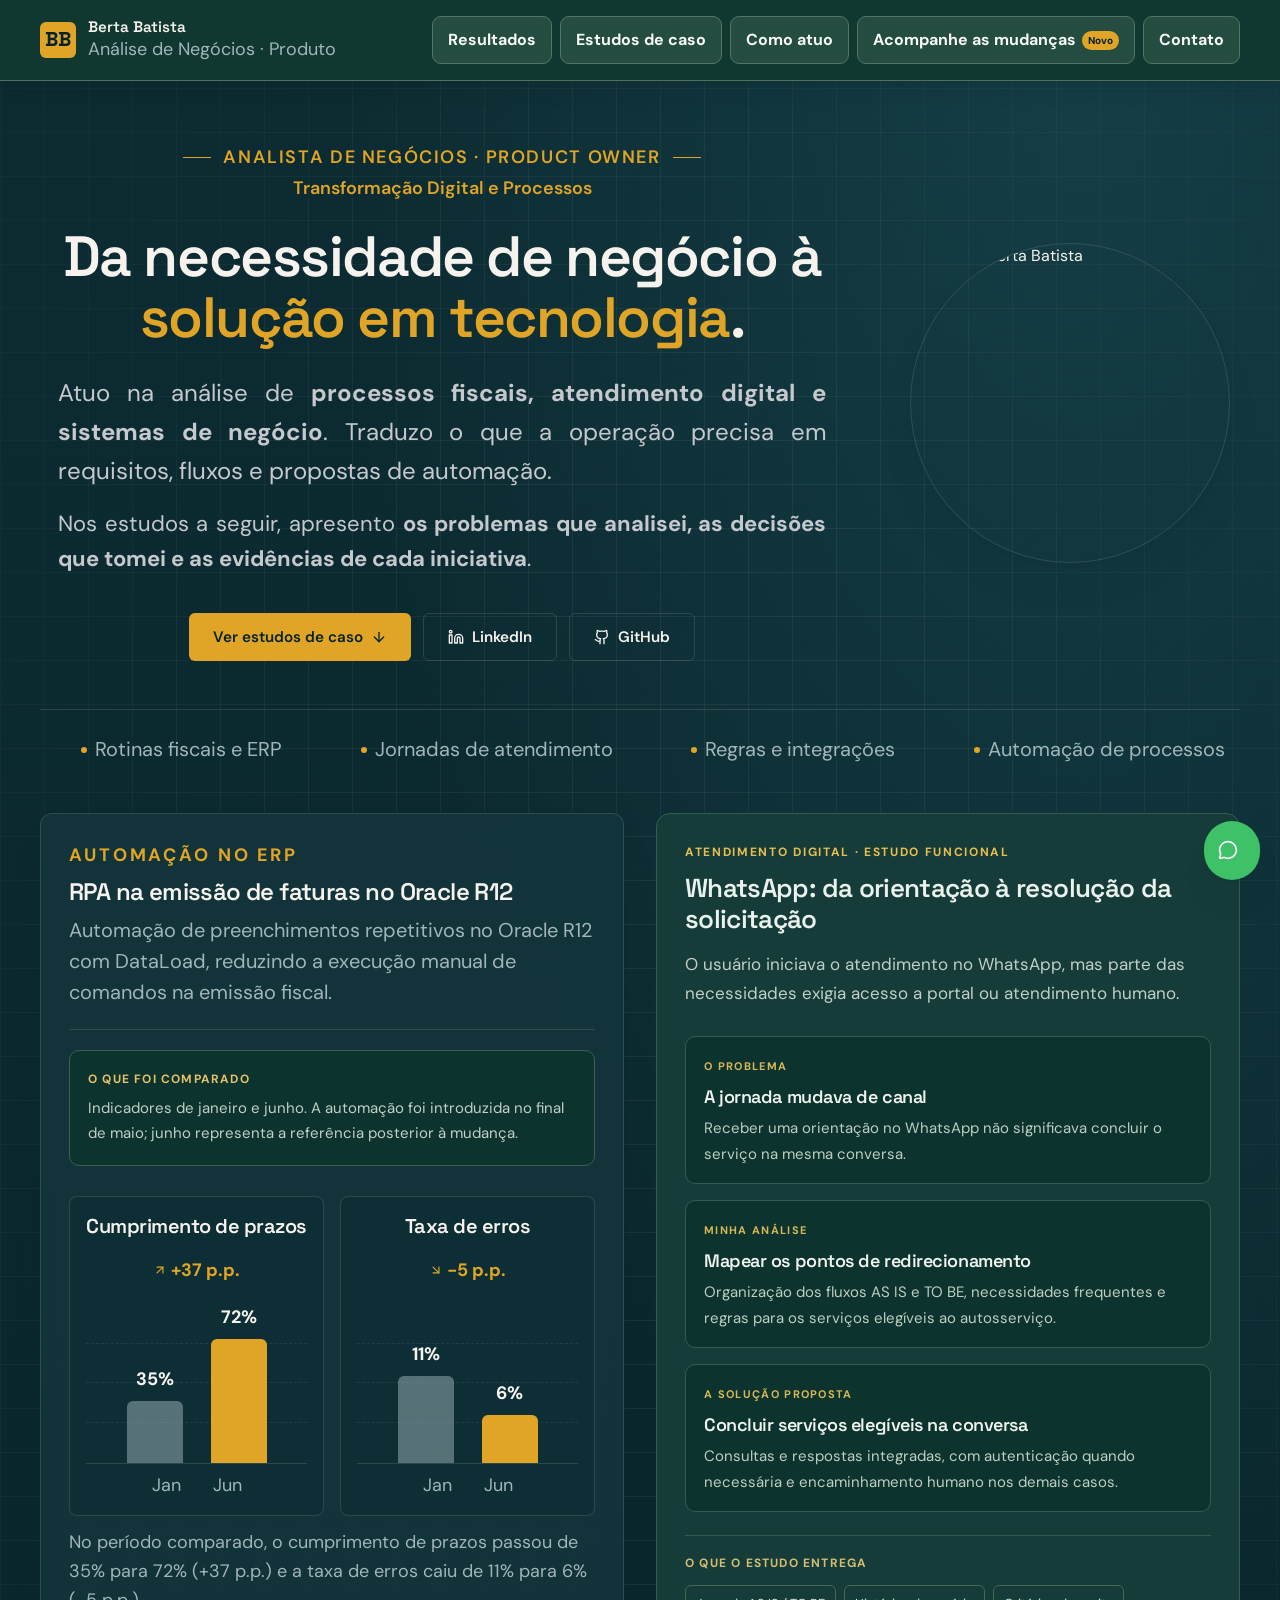
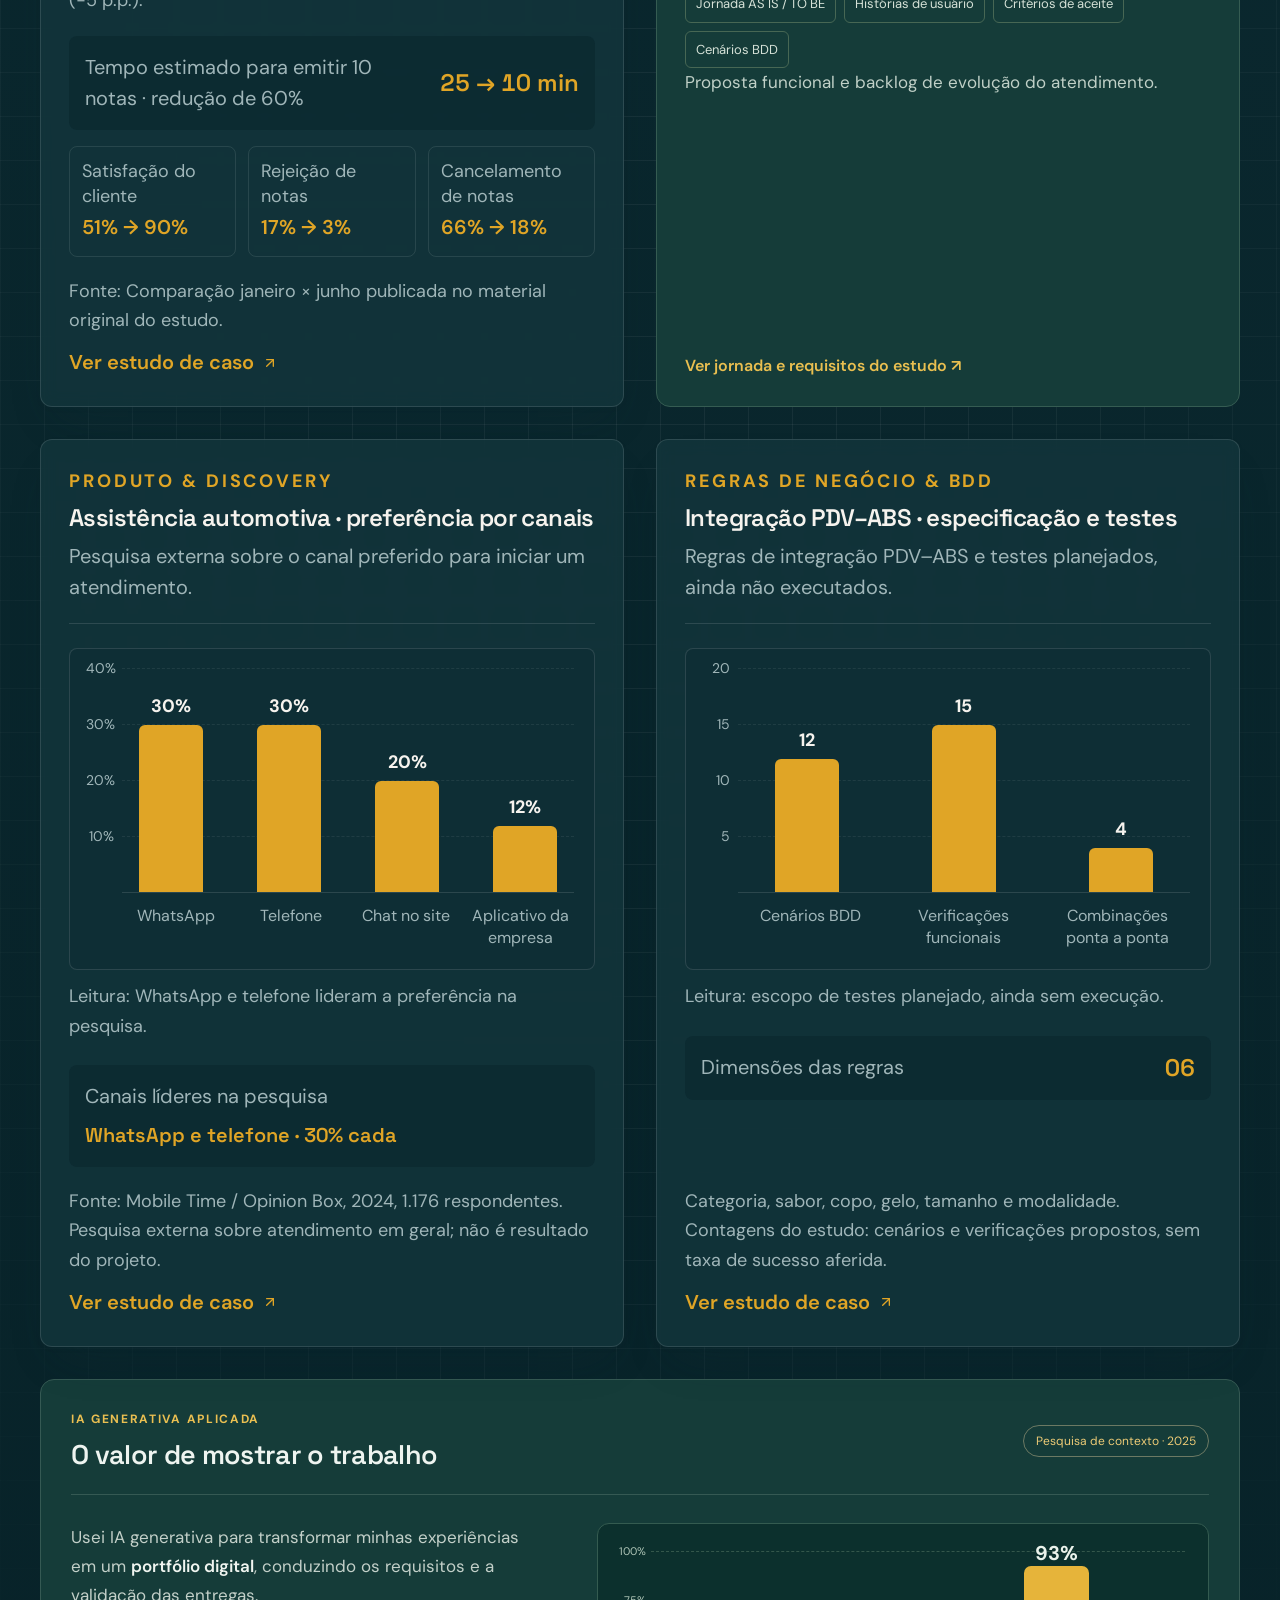
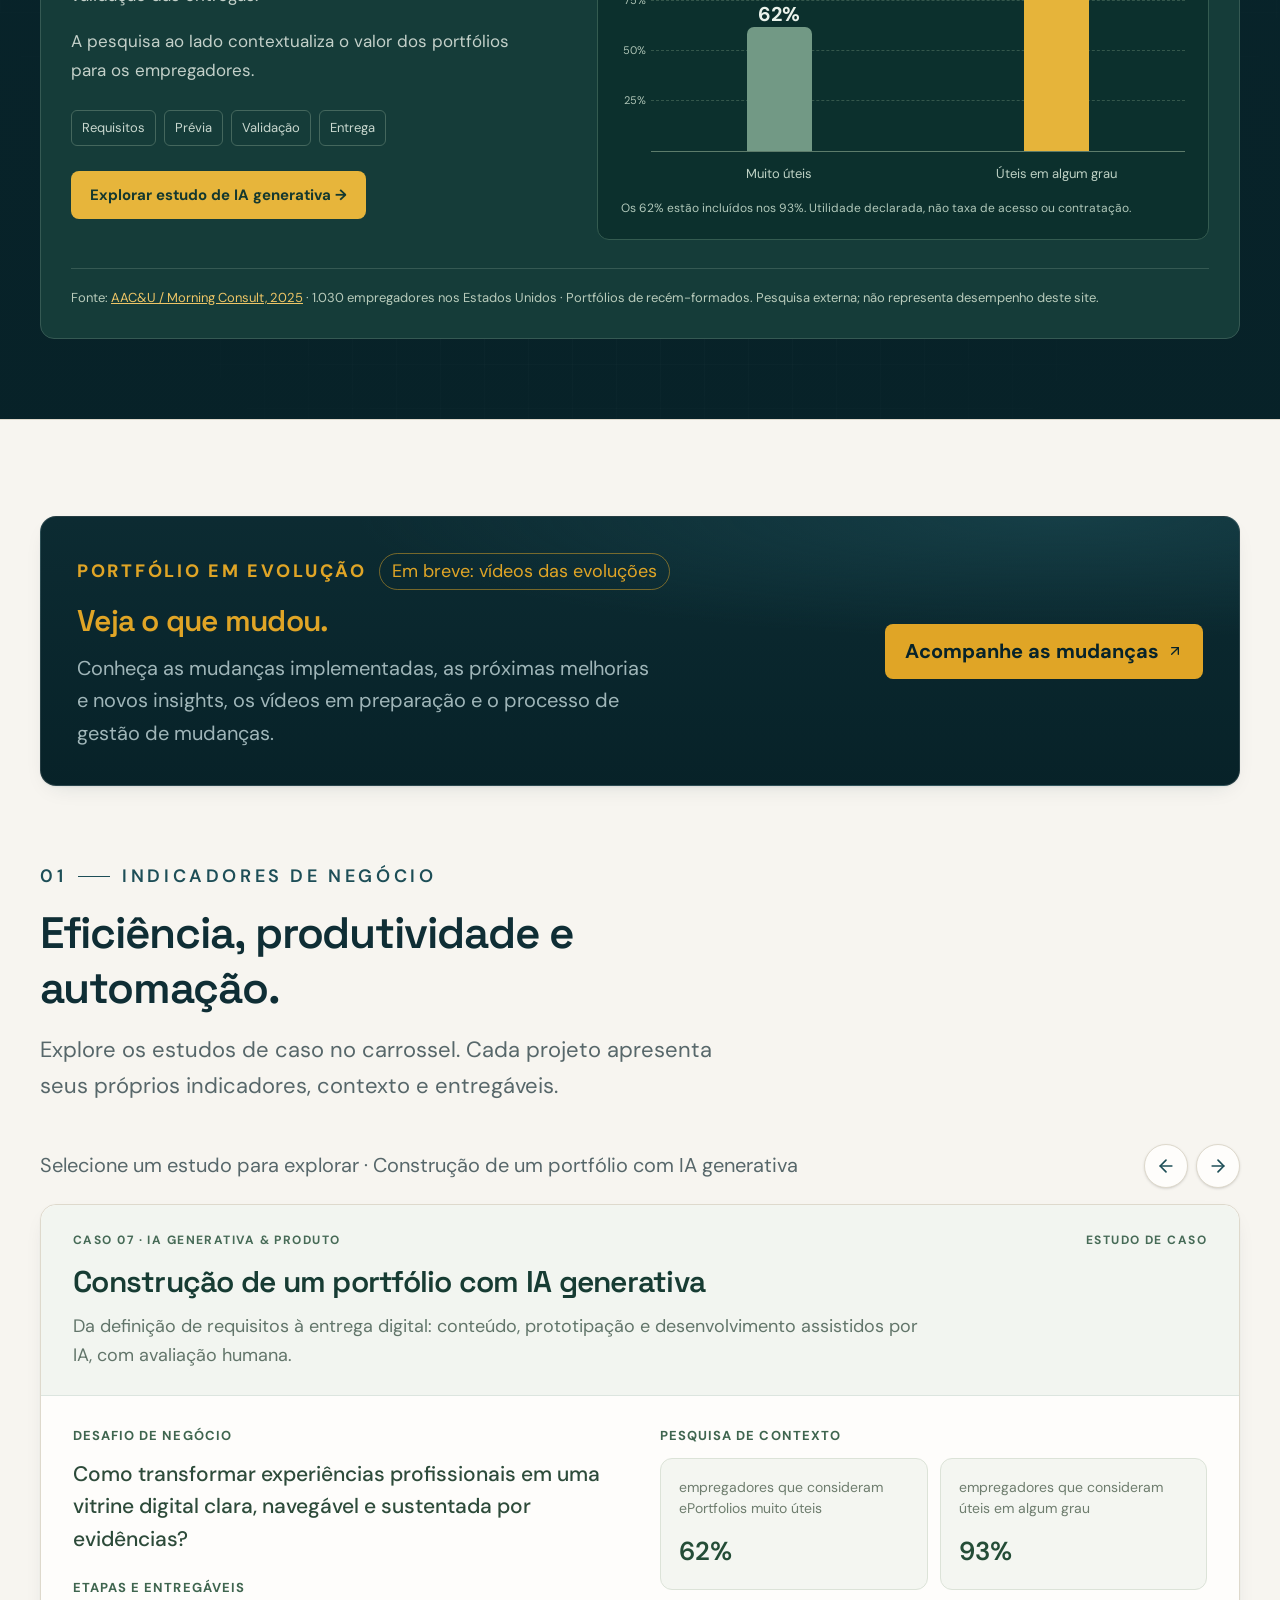
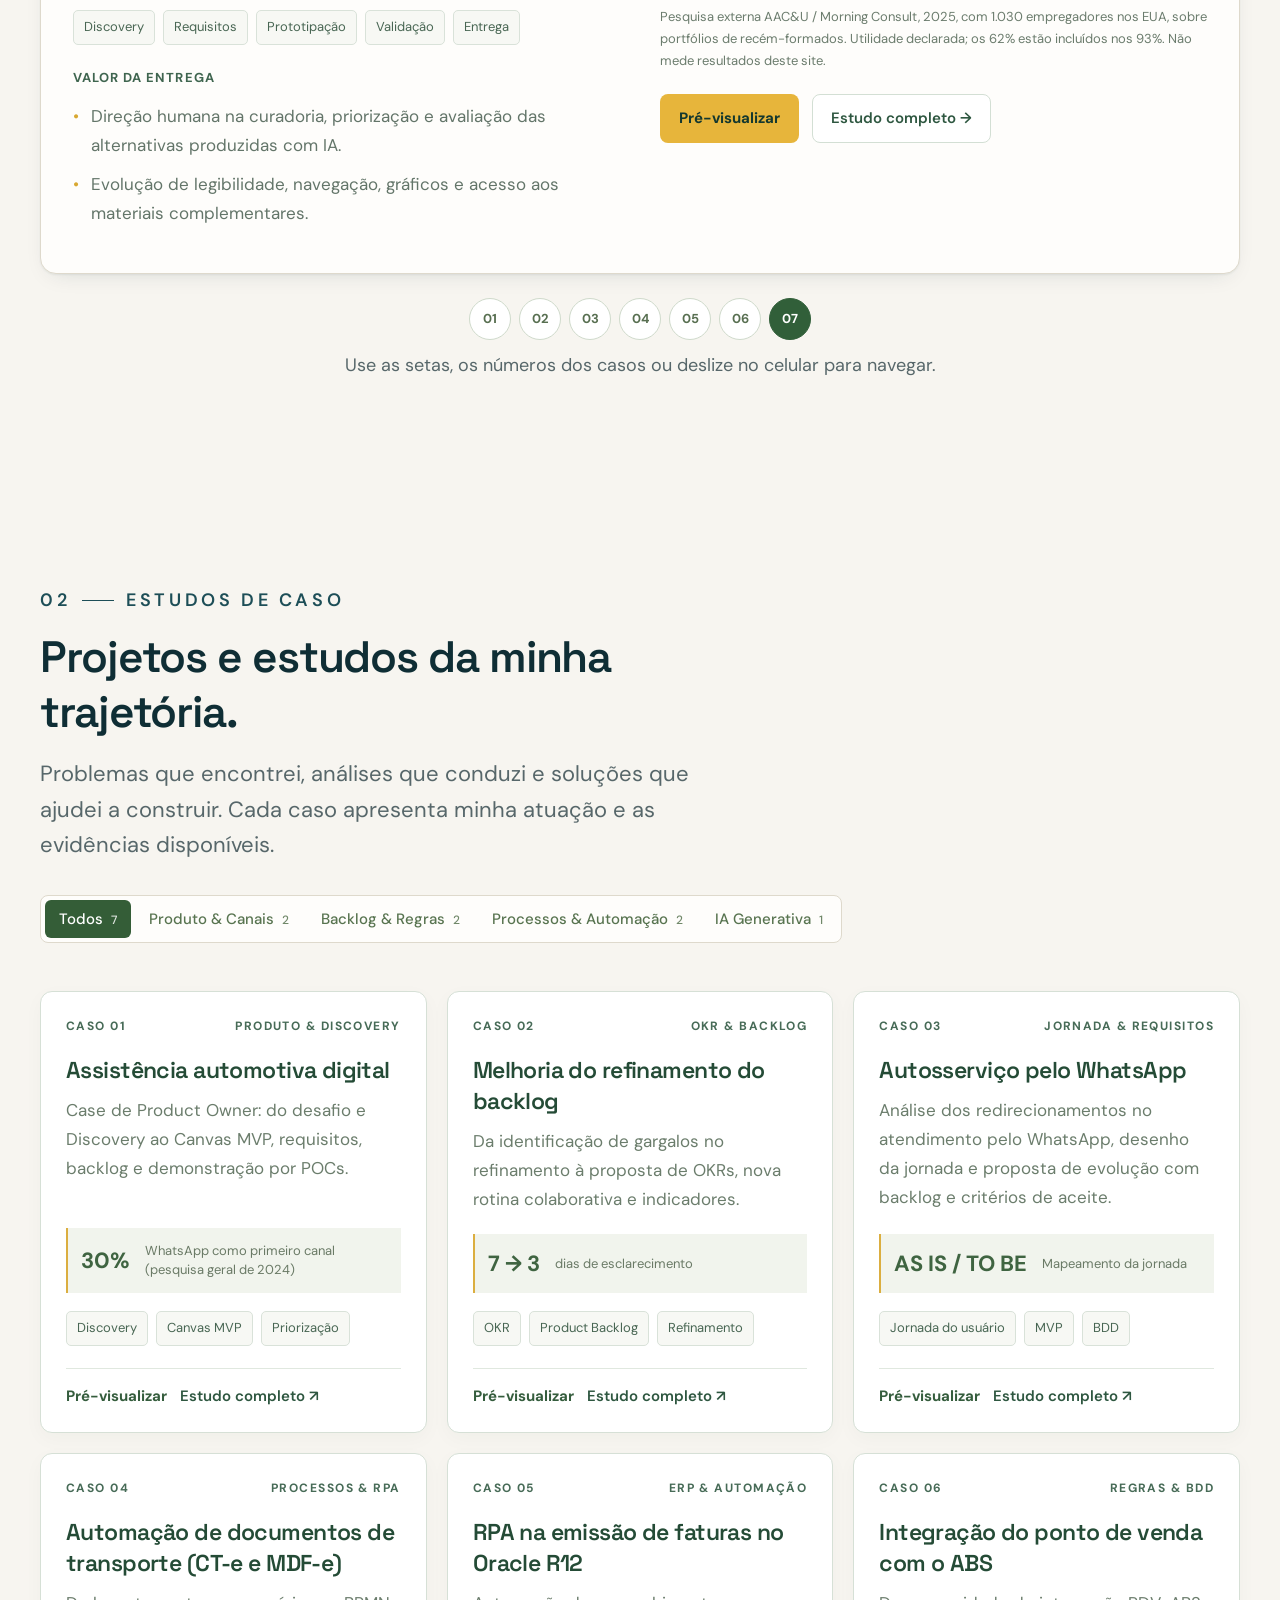
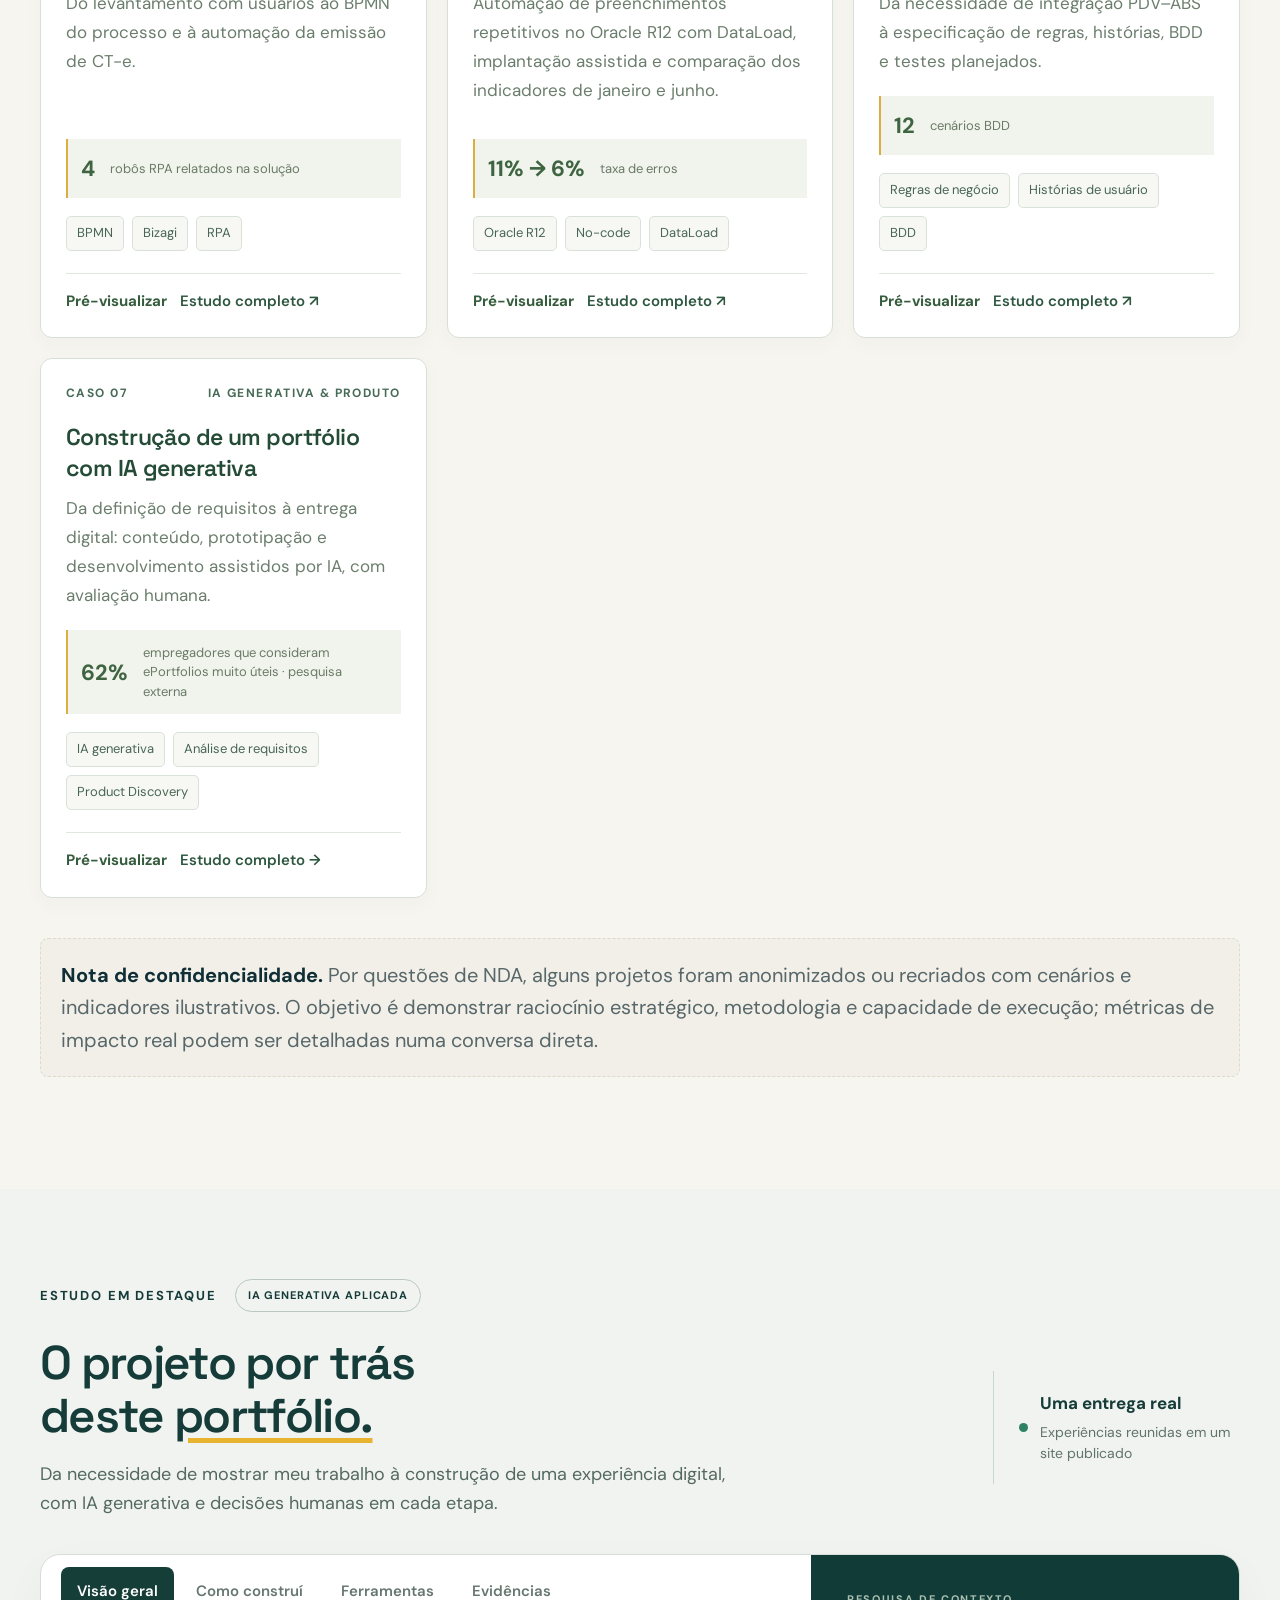
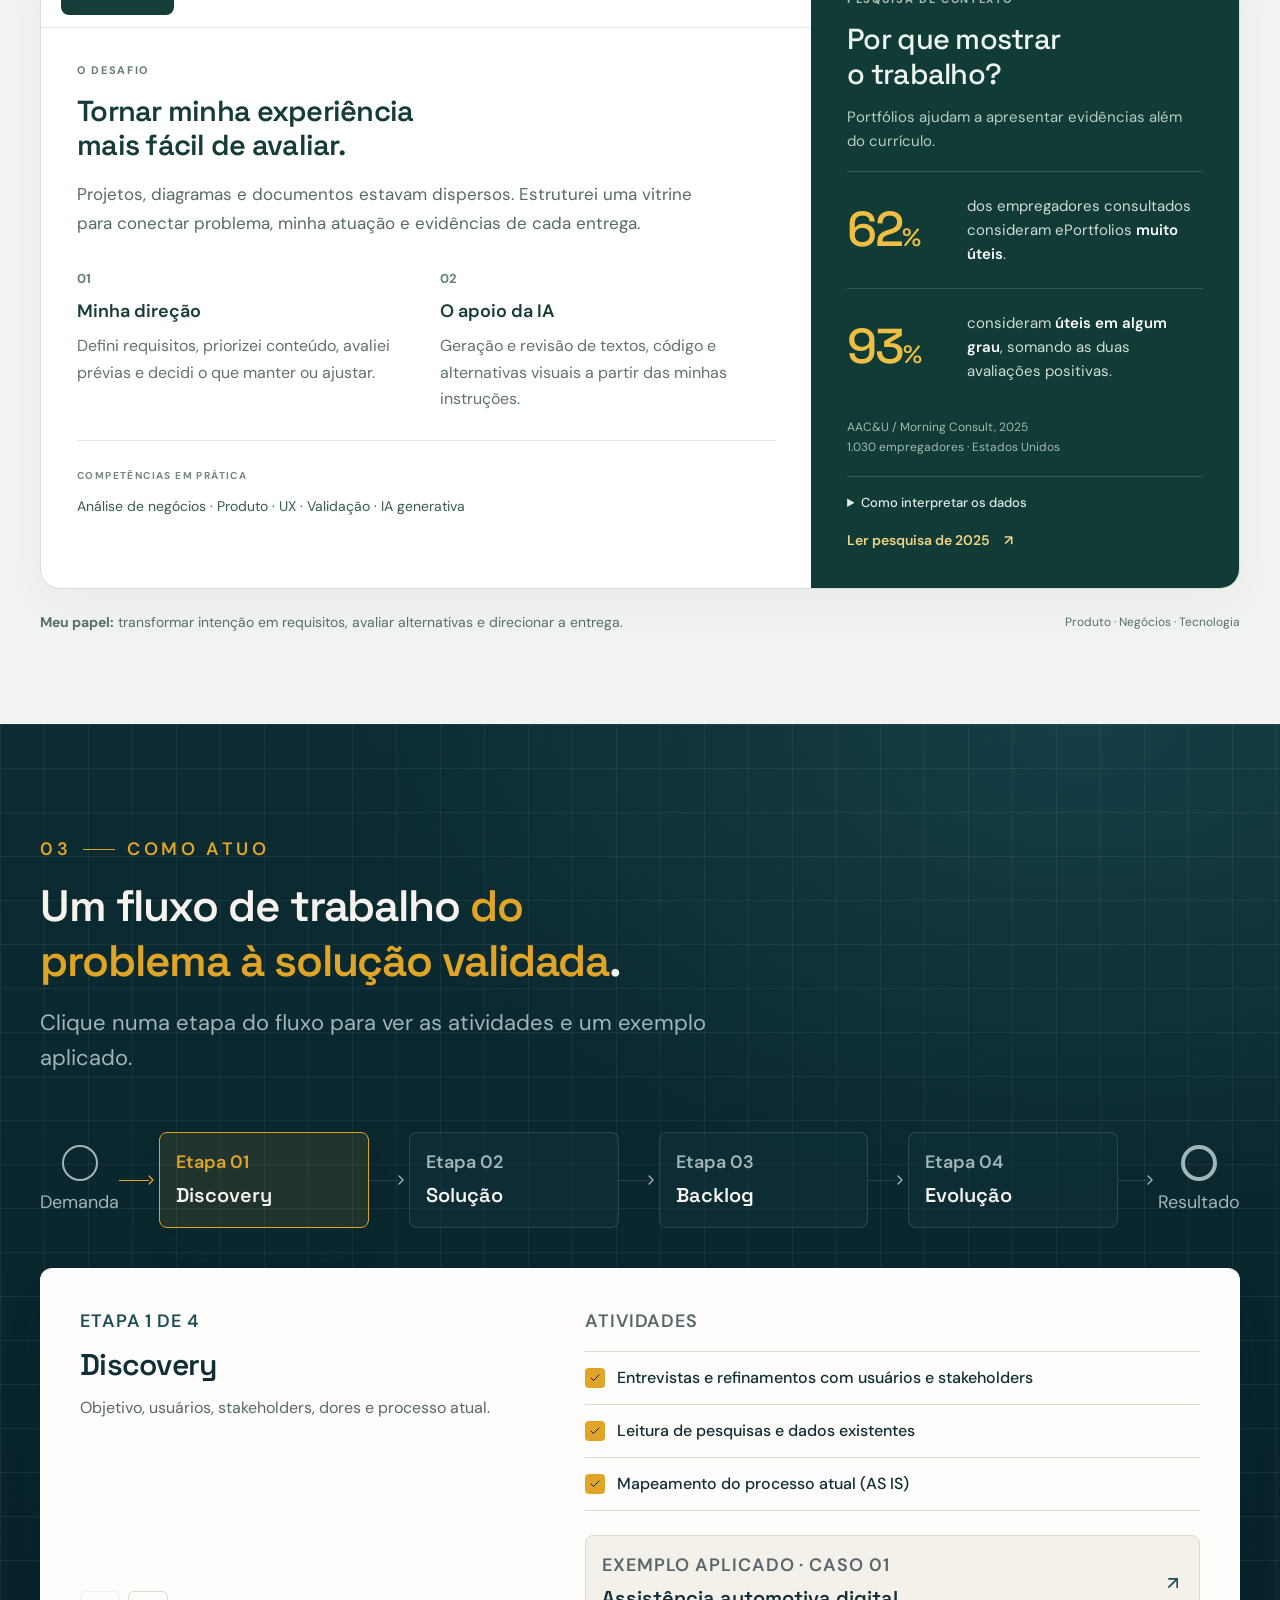
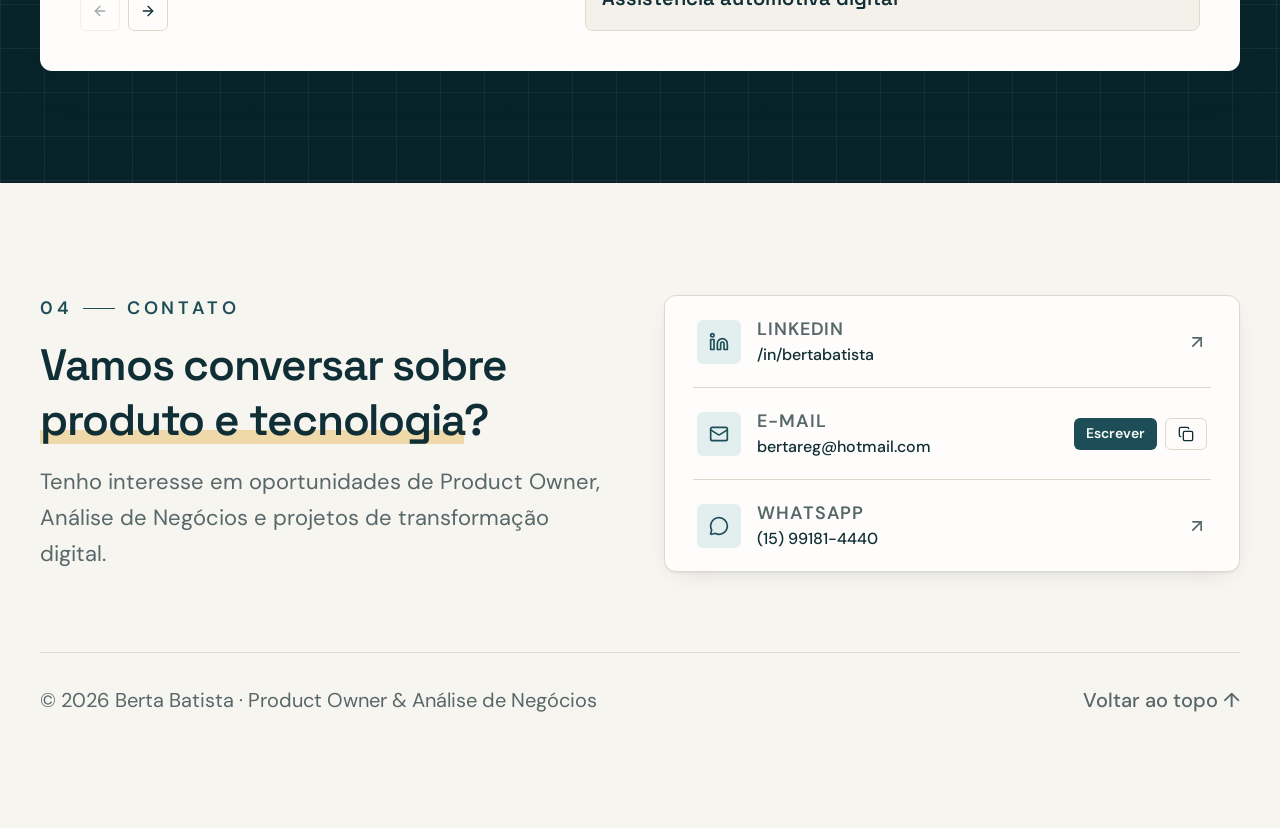
==== commit ba90d604: "Publica apresentação contextualizada e revisa Oracle e WhatsApp conforme prévia aprovada" ====
--- a/index.html
+++ b/index.html
@@ -7,7 +7,8 @@
   <meta name="robots" content="index, follow">
   <meta name="description" content="Portfólio profissional de Berta Batista: Product Owner, Análise de Negócios, Discovery, gestão de backlog, indicadores, automação e estudos de caso.">
   <title>Berta Batista | Analista de Negócios e Product Owner</title>
-  <link rel="canonical" href="https://bertat2c.github.io/">
+<link rel="canonical" href="https://bertat2c.github.io/">
+  
   
   <meta name="author" content="Berta Batista">
   <meta property="og:type" content="website">
@@ -146,6 +147,21 @@
 @media(max-width:1279px){header button[aria-label="Abrir menu"],header button[aria-label="Fechar menu"]{display:inline-flex}header>div:first-child{min-height:76px}}
 @media(min-width:1280px){header button[aria-label="Abrir menu"],header button[aria-label="Fechar menu"]{display:none}}
 @media(max-width:480px){header>div:first-child{gap:8px}header>div:first-child>a>span:last-child>span:last-child{font-size:12px}header>div:first-child>a>span:last-child>span:first-child{font-size:14px}}
+</style><style>
+.pc-preview{position:fixed;bottom:16px;left:50%;transform:translateX(-50%);z-index:9999;background:#fff;border:1px solid #c4d1c7;box-shadow:0 5px 24px #062e2730;border-radius:12px;padding:12px 20px;font:13px/1.4 "DM Sans",Arial,sans-serif;display:flex;align-items:center;gap:20px;max-width:calc(100% - 24px);width:max-content;color:#365a47}
+.pc-preview a{font-weight:700;text-decoration:underline;color:#365a47;white-space:nowrap}.pc-preview span{font-size:12px}
+.pc-explain{border:1px solid #3c5f52;border-radius:10px;background:#0c332e;padding:18px;margin:20px 0 10px;color:#c1d1c7;font-size:15px;line-height:1.7}
+.pc-explain strong{display:block;font-size:12px;letter-spacing:.1em;color:#e5c16a;margin-bottom:7px}
+.pc-whatsapp{border:1px solid #355c52;border-radius:14px;background:#153c39;padding:28px;color:#eaf2ed;min-width:0;display:flex;flex-direction:column;scroll-margin-top:100px}
+.pc-whatsapp h2{font:600 26px/1.2 "Space Grotesk",Arial,sans-serif;margin:10px 0 15px}.pc-whatsapp .pc-label{font-size:12px;letter-spacing:.14em;font-weight:700;color:#e8bd51;margin:0}
+.pc-whatsapp>p{font-size:17px;line-height:1.7;color:#c0d0c7;margin:0 0 18px}
+.pc-sections{display:grid;gap:16px;margin:10px 0 20px}
+.pc-section{padding:16px 18px;background:#0c332e;border:1px solid #355b4f;border-radius:10px}
+.pc-section>span{font-size:11px;letter-spacing:.12em;font-weight:700;color:#d7b858}.pc-section h3{font:600 18px/1.4 "Space Grotesk",Arial,sans-serif;margin:7px 0;color:#f0f4f0}.pc-section p{font-size:15px;line-height:1.7;color:#bdcfc2;margin:0}
+.pc-deliverables{margin-top:3px;padding-top:18px;border-top:1px solid #35594e}.pc-deliverables>p{font-size:12px;font-weight:700;letter-spacing:.1em;color:#d3bd74;margin:0 0 13px}.pc-deliverables>div{display:flex;gap:8px;flex-wrap:wrap}.pc-deliverables span{font-size:13px;border:1px solid #476754;border-radius:6px;padding:8px 10px;color:#d5e1d7}
+.pc-status{font-size:14px;line-height:1.7;color:#c6d4c9;margin-top:22px}.pc-whatsapp>a{margin-top:auto;padding-top:22px;font-size:16px;color:#e9bf50;font-weight:600;text-decoration:none}.pc-whatsapp>a:hover{text-decoration:underline}
+#pc-oracle{scroll-margin-top:100px}
+@media(max-width:760px){.pc-whatsapp{padding:22px}.pc-whatsapp h2{font-size:23px}.pc-whatsapp>p{font-size:16px}.pc-preview{width:calc(100% - 24px);gap:8px 16px;justify-content:center;flex-wrap:wrap}.pc-preview span{flex-basis:100%;text-align:center}}
 </style></head>
 <body>
   <div id="root"></div>
@@ -227,7 +243,7 @@
 (function(){
  const groupNames={todos:"Todos",produto:"Produto & Canais",backlog:"Backlog & Regras",processos:"Processos & Automação",ia:"IA Generativa"};
  const esc=value=>String(value??"").replace(/[&<>"']/g,c=>({"&":"&amp;","<":"&lt;",">":"&gt;",'"':"&quot;","'":"&#39;"}[c]));
- const caseList=[{"slug":"canais-digitais","number":"01","title":"Assistência automotiva digital","tag":"Produto & Discovery","group":"produto","summary":"Case de Product Owner: do desafio e Discovery ao Canvas MVP, requisitos, backlog e demonstração por POCs.","question":"Como permitir que segurados e beneficiários iniciem solicitações de assistência automotiva sem depender exclusivamente do Call Center?","context":[{"label":"Público","text":"Segurados e beneficiários"},{"label":"Problema","text":"Dependência do atendimento telefônico"},{"label":"Direção","text":"Início autônomo do atendimento"}],"flow":["Discovery","Canvas MVP","Requisitos","Backlog","POCs"],"highlights":["Análise de pesquisa quantitativa sobre canais preferidos dos clientes.","Mapeamento dos pontos de atenção do AS IS e jornadas fragmentadas.","Matriz de priorização do MVP com hipóteses e indicadores de validação."],"metrics":[{"value":"30%","label":"WhatsApp como primeiro canal (pesquisa geral de 2024)"},{"value":"30%","label":"telefone como primeiro canal"},{"value":"20%","label":"chat no site como primeiro canal"},{"value":"12%","label":"aplicativo da empresa como primeiro canal"}],"metricsNote":"Pesquisa Mobile Time/Opinion Box (2024), 1.176 respondentes. Atendimento de empresas em geral; não representa resultado do MVP.","skills":["Discovery","Canvas MVP","Priorização","POC","Jornada do usuário"],"url":"https://bertat2c.github.io/canais-digitais.html"},{"slug":"refinamento","number":"02","title":"Melhoria do refinamento do backlog","tag":"OKR & Backlog","group":"backlog","summary":"Da identificação de gargalos no refinamento à proposta de OKRs, nova rotina colaborativa e indicadores.","question":"Como reduzir dúvidas recorrentes e retrabalho no refinamento do Product Backlog sem perder alinhamento entre negócio, tecnologia e qualidade?","context":[{"label":"Contexto","text":"Squad de 30 pessoas, backlogs separados"},{"label":"Dor","text":"Tempo gasto explicando regras"},{"label":"Objetivo","text":"Histórias claras e prontas"}],"flow":["Antes: contexto funcional","Durante: refinar cenários","Depois: registrar decisões"],"highlights":["Análise de causas: esclarecimentos duplicados e comunicação fragmentada.","Rotina colaborativa em três momentos, sem burocratizar as cerimônias.","Documento de OKR com fórmulas e roteiro de refinamento com checklist."],"metrics":[{"value":"7 → 3","label":"dias de esclarecimento"},{"value":"−57,14%","label":"redução relativa do exemplo"}],"metricsNote":"Valores ilustrativos do cenário de estudo.","skills":["OKR","Product Backlog","Refinamento","AS IS / TO BE","QA"],"url":"https://bertat2c.github.io/refinamento.html"},{"slug":"whatsapp","number":"03","title":"Autosserviço pelo WhatsApp","tag":"Canais Digitais","group":"produto","summary":"Do Discovery do atendimento atual ao desenho do autosserviço no WhatsApp, MVP, BDD e métricas.","question":"Como resolver mais solicitações de clientes e corretores no próprio WhatsApp, reduzindo a necessidade de alternar entre canais?","context":[{"label":"Público","text":"Clientes e corretores de seguros"},{"label":"Dor","text":"Redirecionamento para portais"},{"label":"Oportunidade","text":"Resolver na própria conversa"}],"flow":["Identificar intenção","Verificar elegibilidade","Autenticar","Consultar serviço","Responder / transbordar"],"highlights":["Recorte de MVP com o que entra e o que fica fora, com critérios claros.","Histórias HU-01 a HU-04 e cenários BDD, incluindo regras de privacidade.","Riscos mapeados em negócio, tecnologia, LGPD e operação."],"metrics":[{"value":"20% → 55%","label":"resolução por autosserviço"},{"value":"72% → 85%","label":"CSAT"},{"value":"28% → 15%","label":"abandono"},{"value":"80% → 45%","label":"encaminhamento humano"}],"metricsNote":"MVP ilustrativo: base simulada e metas propostas.","skills":["Jornada do usuário","MVP","BDD","LGPD","KPIs"],"url":"https://bertat2c.github.io/whatsapp.html"},{"slug":"processos-rpa","number":"04","title":"Automação de documentos de transporte (CT-e e MDF-e)","tag":"Processos & RPA","group":"processos","summary":"Do levantamento com usuários ao BPMN do processo e à automação da emissão de CT-e.","question":"Como tornar mais eficiente e rastreável a emissão de documentos fiscais de transporte, reduzindo etapas repetitivas e inconsistências?","context":[{"label":"Operação","text":"Emissão de CT-e e MDF-e"},{"label":"Sistemas","text":"Protheus, Chronus e SEFAZ"},{"label":"Oportunidade","text":"Automatizar tarefas manuais"}],"flow":["Leitura física","Arquivo no drive","Protheus: CT-e","Chronus","MDF-e e SEFAZ"],"highlights":["Reuniões de refinamento com usuários para entender a operação real.","Modelagem BPMN no Bizagi como evidência central do entendimento.","Solução relatada com planilhas auxiliares, integração de dados do manifesto e quatro robôs RPA."],"metrics":[{"value":"4","label":"robôs RPA relatados na solução"}],"metricsNote":"Implantação relatada no estudo; não há linha de base mensurada para calcular redução percentual.","skills":["BPMN","Bizagi","RPA","Protheus","Integrações"],"url":"https://bertat2c.github.io/processos-rpa.html"},{"slug":"oracle-r12","number":"05","title":"RPA na emissão de faturas no Oracle R12","tag":"ERP & Automação","group":"processos","summary":"Da rotina manual no Oracle R12 à automação no-code, implantação, contingência e indicadores.","question":"Como reduzir o esforço de emissão manual de notas fiscais de embalagem sem comprometer uma operação industrial just-in-time?","context":[{"label":"Dor","text":"Preenchimento repetitivo de telas"},{"label":"Risco","text":"Continuidade em produção just-in-time"},{"label":"Objetivo","text":"Padronizar com contingência"}],"flow":["Preparar dados","Selecionar template","Executar no ERP","Conferir alertas"],"highlights":["Templates DataLoad Classic para faturamento, pedidos e notas de embalagem.","Contingência para notas de importação e nacionalização.","Treinamento, manuais e máquinas dedicadas para a operação."],"metrics":[{"value":"11% → 6%","label":"taxa de erros"},{"value":"35% → 72%","label":"cumprimento de prazos"},{"value":"−60%","label":"tempo estimado de emissão"},{"value":"25 → 10 min","label":"por lote de 10 notas (estimado)"},{"value":"51% → 90%","label":"satisfação do cliente"},{"value":"17% → 3%","label":"rejeição de notas"},{"value":"66% → 18%","label":"cancelamento de notas"}],"metricsNote":"Dados de referência de janeiro e junho publicados no estudo. Tempo por lote estimado, sem auditoria independente.","skills":["Oracle R12","No-code","DataLoad","Implantação","KPIs"],"url":"https://bertat2c.github.io/oracle-r12.html"},{"slug":"pdv","number":"06","title":"Integração do ponto de venda com o ABS","tag":"Regras & BDD","group":"backlog","summary":"Da necessidade de integração PDV–ABS à especificação de regras, histórias, BDD e testes planejados.","question":"Como garantir que um pedido concluído no ponto de venda vire comandos de preparo consistentes para uma máquina automatizada de bebidas?","context":[{"label":"Gatilho","text":"Finalização da venda no PDV"},{"label":"Comando","text":"Preparo da bebida no ABS"},{"label":"Limite","text":"Sem API documentada na fonte"}],"flow":["Pedido no PDV","Venda finalizada","Comando ao ABS","Regras","Preparo"],"highlights":["Seis dimensões: categoria, sabor, copo, gelo, tamanho e modalidade.","Rastreabilidade entre regras de negócio, requisitos e critérios de aceite.","Questões de arquitetura mantidas em aberto, sem regras presumidas."],"metrics":[{"value":"12","label":"cenários BDD"},{"value":"15","label":"verificações funcionais"}],"metricsNote":"Casos de teste planejados, ainda não executados.","skills":["Regras de negócio","Histórias de usuário","BDD","Rastreabilidade","Testes"],"url":"https://bertat2c.github.io/pdv.html"}];
+ const caseList=[{"slug": "canais-digitais", "number": "01", "title": "Assistência automotiva digital", "tag": "Produto & Discovery", "group": "produto", "summary": "Case de Product Owner: do desafio e Discovery ao Canvas MVP, requisitos, backlog e demonstração por POCs.", "question": "Como permitir que segurados e beneficiários iniciem solicitações de assistência automotiva sem depender exclusivamente do Call Center?", "context": [{"label": "Público", "text": "Segurados e beneficiários"}, {"label": "Problema", "text": "Dependência do atendimento telefônico"}, {"label": "Direção", "text": "Início autônomo do atendimento"}], "flow": ["Discovery", "Canvas MVP", "Requisitos", "Backlog", "POCs"], "highlights": ["Análise de pesquisa quantitativa sobre canais preferidos dos clientes.", "Mapeamento dos pontos de atenção do AS IS e jornadas fragmentadas.", "Matriz de priorização do MVP com hipóteses e indicadores de validação."], "metrics": [{"value": "30%", "label": "WhatsApp como primeiro canal (pesquisa geral de 2024)"}, {"value": "30%", "label": "telefone como primeiro canal"}, {"value": "20%", "label": "chat no site como primeiro canal"}, {"value": "12%", "label": "aplicativo da empresa como primeiro canal"}], "metricsNote": "Pesquisa Mobile Time/Opinion Box (2024), 1.176 respondentes. Atendimento de empresas em geral; não representa resultado do MVP.", "skills": ["Discovery", "Canvas MVP", "Priorização", "POC", "Jornada do usuário"], "url": "https://bertat2c.github.io/canais-digitais.html"}, {"slug": "refinamento", "number": "02", "title": "Melhoria do refinamento do backlog", "tag": "OKR & Backlog", "group": "backlog", "summary": "Da identificação de gargalos no refinamento à proposta de OKRs, nova rotina colaborativa e indicadores.", "question": "Como reduzir dúvidas recorrentes e retrabalho no refinamento do Product Backlog sem perder alinhamento entre negócio, tecnologia e qualidade?", "context": [{"label": "Contexto", "text": "Squad de 30 pessoas, backlogs separados"}, {"label": "Dor", "text": "Tempo gasto explicando regras"}, {"label": "Objetivo", "text": "Histórias claras e prontas"}], "flow": ["Antes: contexto funcional", "Durante: refinar cenários", "Depois: registrar decisões"], "highlights": ["Análise de causas: esclarecimentos duplicados e comunicação fragmentada.", "Rotina colaborativa em três momentos, sem burocratizar as cerimônias.", "Documento de OKR com fórmulas e roteiro de refinamento com checklist."], "metrics": [{"value": "7 → 3", "label": "dias de esclarecimento"}, {"value": "−57,14%", "label": "redução relativa do exemplo"}], "metricsNote": "Valores ilustrativos do cenário de estudo.", "skills": ["OKR", "Product Backlog", "Refinamento", "AS IS / TO BE", "QA"], "url": "https://bertat2c.github.io/refinamento.html"}, {"slug": "whatsapp", "number": "03", "title": "Autosserviço pelo WhatsApp", "tag": "Jornada & Requisitos", "group": "produto", "summary": "Análise dos redirecionamentos no atendimento pelo WhatsApp, desenho da jornada e proposta de evolução com backlog e critérios de aceite.", "question": "Como resolver mais solicitações de clientes e corretores no próprio WhatsApp, reduzindo a necessidade de alternar entre canais?", "context": [{"label": "Público", "text": "Clientes e corretores de seguros"}, {"label": "Dor", "text": "Redirecionamento para portais"}, {"label": "Oportunidade", "text": "Resolver na própria conversa"}], "flow": ["Identificar intenção", "Verificar elegibilidade", "Autenticar", "Consultar serviço", "Responder / transbordar"], "highlights": ["Recorte de MVP com o que entra e o que fica fora, com critérios claros.", "Histórias HU-01 a HU-04 e cenários BDD, incluindo regras de privacidade.", "Riscos mapeados em negócio, tecnologia, LGPD e operação."], "metrics": [{"value": "AS IS / TO BE", "label": "Mapeamento da jornada"}, {"value": "Backlog", "label": "Histórias de usuário"}, {"value": "BDD", "label": "Cenários e critérios de aceite"}, {"value": "MVP", "label": "Recorte de evolução proposto"}], "metricsNote": "Entregas do estudo funcional: jornada, proposta de solução e requisitos. O impacto operacional depende de implantação e medição.", "skills": ["Jornada do usuário", "MVP", "BDD", "LGPD", "KPIs"], "url": "https://bertat2c.github.io/whatsapp.html"}, {"slug": "processos-rpa", "number": "04", "title": "Automação de documentos de transporte (CT-e e MDF-e)", "tag": "Processos & RPA", "group": "processos", "summary": "Do levantamento com usuários ao BPMN do processo e à automação da emissão de CT-e.", "question": "Como tornar mais eficiente e rastreável a emissão de documentos fiscais de transporte, reduzindo etapas repetitivas e inconsistências?", "context": [{"label": "Operação", "text": "Emissão de CT-e e MDF-e"}, {"label": "Sistemas", "text": "Protheus, Chronus e SEFAZ"}, {"label": "Oportunidade", "text": "Automatizar tarefas manuais"}], "flow": ["Leitura física", "Arquivo no drive", "Protheus: CT-e", "Chronus", "MDF-e e SEFAZ"], "highlights": ["Reuniões de refinamento com usuários para entender a operação real.", "Modelagem BPMN no Bizagi como evidência central do entendimento.", "Solução relatada com planilhas auxiliares, integração de dados do manifesto e quatro robôs RPA."], "metrics": [{"value": "4", "label": "robôs RPA relatados na solução"}], "metricsNote": "Implantação relatada no estudo; não há linha de base mensurada para calcular redução percentual.", "skills": ["BPMN", "Bizagi", "RPA", "Protheus", "Integrações"], "url": "https://bertat2c.github.io/processos-rpa.html"}, {"slug": "oracle-r12", "number": "05", "title": "RPA na emissão de faturas no Oracle R12", "tag": "ERP & Automação", "group": "processos", "summary": "Automação de preenchimentos repetitivos no Oracle R12 com DataLoad, implantação assistida e comparação dos indicadores de janeiro e junho.", "question": "Como reduzir o esforço de emissão manual de notas fiscais de embalagem sem comprometer uma operação industrial just-in-time?", "context": [{"label": "Dor", "text": "Preenchimento repetitivo de telas"}, {"label": "Risco", "text": "Continuidade em produção just-in-time"}, {"label": "Objetivo", "text": "Padronizar com contingência"}], "flow": ["Preparar dados", "Selecionar template", "Executar no ERP", "Conferir alertas"], "highlights": ["Templates DataLoad Classic para faturamento, pedidos e notas de embalagem.", "Contingência para notas de importação e nacionalização.", "Treinamento, manuais e máquinas dedicadas para a operação."], "metrics": [{"value": "11% → 6%", "label": "taxa de erros"}, {"value": "35% → 72%", "label": "cumprimento de prazos"}, {"value": "−60%", "label": "tempo estimado de emissão"}, {"value": "25 → 10 min", "label": "por lote de 10 notas (estimado)"}, {"value": "51% → 90%", "label": "satisfação do cliente"}, {"value": "17% → 3%", "label": "rejeição de notas"}, {"value": "66% → 18%", "label": "cancelamento de notas"}], "metricsNote": "Dados de referência de janeiro e junho publicados no estudo. Tempo por lote estimado, sem auditoria independente.", "skills": ["Oracle R12", "No-code", "DataLoad", "Implantação", "KPIs"], "url": "https://bertat2c.github.io/oracle-r12.html"}, {"slug": "pdv", "number": "06", "title": "Integração do ponto de venda com o ABS", "tag": "Regras & BDD", "group": "backlog", "summary": "Da necessidade de integração PDV–ABS à especificação de regras, histórias, BDD e testes planejados.", "question": "Como garantir que um pedido concluído no ponto de venda vire comandos de preparo consistentes para uma máquina automatizada de bebidas?", "context": [{"label": "Gatilho", "text": "Finalização da venda no PDV"}, {"label": "Comando", "text": "Preparo da bebida no ABS"}, {"label": "Limite", "text": "Sem API documentada na fonte"}], "flow": ["Pedido no PDV", "Venda finalizada", "Comando ao ABS", "Regras", "Preparo"], "highlights": ["Seis dimensões: categoria, sabor, copo, gelo, tamanho e modalidade.", "Rastreabilidade entre regras de negócio, requisitos e critérios de aceite.", "Questões de arquitetura mantidas em aberto, sem regras presumidas."], "metrics": [{"value": "12", "label": "cenários BDD"}, {"value": "15", "label": "verificações funcionais"}], "metricsNote": "Casos de teste planejados, ainda não executados.", "skills": ["Regras de negócio", "Histórias de usuário", "BDD", "Rastreabilidade", "Testes"], "url": "https://bertat2c.github.io/pdv.html"}];
  const ia={
  slug:"ia-generativa",number:String(caseList.length+1).padStart(2,"0"),title:"Construção de um portfólio com IA generativa",tag:"IA Generativa & Produto",group:"ia",
  summary:"Da definição de requisitos à entrega digital: conteúdo, prototipação e desenvolvimento assistidos por IA, com avaliação humana.",
@@ -273,7 +289,7 @@
   function display(index,focusDot=false){
    active=(index+caseList.length)%caseList.length;const p=caseList[active];
    if(live)live.textContent='Selecione um estudo para explorar · '+p.title;
-   carousel.innerHTML='<article class="ip-carousel"><div class="ip-carousel-head"><div class="ip-overline"><span>Caso '+esc(p.number)+' · '+esc(p.tag)+'</span><span>Estudo de caso</span></div><h3>'+esc(p.title)+'</h3><p>'+esc(p.summary)+'</p></div><div class="ip-carousel-body"><div><p class="ip-smallheading">DESAFIO DE NEGÓCIO</p><p class="ip-question">'+esc(p.question)+'</p><p class="ip-smallheading">ETAPAS E ENTREGÁVEIS</p>'+chips(p.flow)+'<p class="ip-smallheading" style="margin-top:23px">VALOR DA ENTREGA</p><ul>'+p.highlights.slice(0,2).map(x=>'<li>'+esc(x)+'</li>').join("")+'</ul></div><div><p class="ip-smallheading">'+(p.slug==="ia-generativa"?"PESQUISA DE CONTEXTO":"INDICADORES DO ESTUDO")+'</p>'+metricHTML(p)+'<p class="ip-notice">'+esc(p.metricsNote||"")+'</p><div class="ip-actions"><button class="ip-open" data-preview>Pré-visualizar</button>'+fullLink(p,"Estudo completo")+'</div></div></div></article>';
+   carousel.innerHTML='<article class="ip-carousel"><div class="ip-carousel-head"><div class="ip-overline"><span>Caso '+esc(p.number)+' · '+esc(p.tag)+'</span><span>Estudo de caso</span></div><h3>'+esc(p.title)+'</h3><p>'+esc(p.summary)+'</p></div><div class="ip-carousel-body"><div><p class="ip-smallheading">DESAFIO DE NEGÓCIO</p><p class="ip-question">'+esc(p.question)+'</p><p class="ip-smallheading">ETAPAS E ENTREGÁVEIS</p>'+chips(p.flow)+'<p class="ip-smallheading" style="margin-top:23px">VALOR DA ENTREGA</p><ul>'+p.highlights.slice(0,2).map(x=>'<li>'+esc(x)+'</li>').join("")+'</ul></div><div><p class="ip-smallheading">'+(p.slug==="ia-generativa"?"PESQUISA DE CONTEXTO":p.slug==="whatsapp"?"ENTREGAS DO ESTUDO":"INDICADORES DO ESTUDO")+'</p>'+metricHTML(p)+'<p class="ip-notice">'+esc(p.metricsNote||"")+'</p><div class="ip-actions"><button class="ip-open" data-preview>Pré-visualizar</button>'+fullLink(p,"Estudo completo")+'</div></div></div></article>';
    carousel.querySelector('[data-preview]').addEventListener('click',e=>openDialog(p,e.currentTarget));
    selection.innerHTML=caseList.map((item,i)=>'<button type="button" class="ip-dotbutton" aria-label="Ir para caso '+esc(item.number)+': '+esc(item.title)+'" aria-current="'+String(i===active)+'" data-slide="'+i+'">'+esc(item.number)+'</button>').join("");
    selection.querySelectorAll('[data-slide]').forEach(b=>b.addEventListener('click',()=>display(Number(b.dataset.slide),true)));
@@ -322,6 +338,40 @@
  }
  if(!updateCopy()){const watch=new MutationObserver(()=>{if(updateCopy())watch.disconnect();});watch.observe(document.getElementById('root'),{childList:true,subtree:true});}
 })();
+</script><script>
+(function(){
+ function propose(){
+  const hero=document.getElementById('inicio');
+  const chartGrid=hero?.querySelector('.grid.items-stretch');
+  if(!chartGrid||chartGrid.children.length<4)return false;
+  if(document.getElementById('pc-oracle'))return true;
+  const paras=[...hero.querySelectorAll('p')];
+  const intro=paras.find(p=>p.textContent.includes('Transformo necessidades'));
+  if(intro)intro.innerHTML='Atuo na análise de <strong>processos fiscais, atendimento digital e sistemas de negócio</strong>. Traduzo o que a operação precisa em requisitos, fluxos e propostas de automação.';
+  const second=paras.find(p=>p.textContent.includes('Minha experiência conecta'));
+  if(second)second.innerHTML='Nos estudos a seguir, apresento <strong>os problemas que analisei, as decisões que tomei e as evidências de cada iniciativa</strong>.';
+  const focus=hero.querySelector('ul');
+  if(focus){const labels=['Rotinas fiscais e ERP','Jornadas de atendimento','Regras e integrações','Automação de processos'];focus.querySelectorAll('li').forEach((li,i)=>{if(labels[i]){const dot=li.querySelector('span');li.textContent='';if(dot)li.append(dot);li.append(' '+labels[i]);}});}
+  const oracle=[...chartGrid.children].find(x=>x.textContent.includes('RPA na emissão de faturas'));
+  if(oracle){
+   oracle.id='pc-oracle';
+   const header=oracle.firstElementChild;
+   const desc=header.querySelectorAll('p');if(desc.length)desc[desc.length-1].textContent='Automação de preenchimentos repetitivos no Oracle R12 com DataLoad, reduzindo a execução manual de comandos na emissão fiscal.';
+   header.insertAdjacentHTML('afterend','<div class="pc-explain"><strong>O QUE FOI COMPARADO</strong>Indicadores de janeiro e junho. A automação foi introduzida no final de maio; junho representa a referência posterior à mudança.</div>');
+   const reading=[...oracle.querySelectorAll('p')].find(p=>p.textContent.includes('Leitura:'));
+   if(reading)reading.textContent='No período comparado, o cumprimento de prazos passou de 35% para 72% (+37 p.p.) e a taxa de erros caiu de 11% para 6% (−5 p.p.).';
+   const highlight=[...oracle.querySelectorAll('span')].find(x=>x.textContent.includes('Lote de 10 notas'));
+   if(highlight)highlight.textContent='Tempo estimado para emitir 10 notas · redução de 60%';
+  }
+  const oldWhatsapp=[...chartGrid.children].find(x=>x!==oracle&&x.textContent.includes('Autosserviço pelo WhatsApp'));
+  if(oldWhatsapp){const whatsapp=document.createElement('article');whatsapp.className='pc-whatsapp';whatsapp.id='pc-whatsapp';whatsapp.innerHTML='<p class="pc-label">ATENDIMENTO DIGITAL · ESTUDO FUNCIONAL</p><h2>WhatsApp: da orientação à resolução da solicitação</h2><p>O usuário iniciava o atendimento no WhatsApp, mas parte das necessidades exigia acesso a portal ou atendimento humano.</p><div class="pc-sections"><div class="pc-section"><span>O PROBLEMA</span><h3>A jornada mudava de canal</h3><p>Receber uma orientação no WhatsApp não significava concluir o serviço na mesma conversa.</p></div><div class="pc-section"><span>MINHA ANÁLISE</span><h3>Mapear os pontos de redirecionamento</h3><p>Organização dos fluxos AS IS e TO BE, necessidades frequentes e regras para os serviços elegíveis ao autosserviço.</p></div><div class="pc-section"><span>A SOLUÇÃO PROPOSTA</span><h3>Concluir serviços elegíveis na conversa</h3><p>Consultas e respostas integradas, com autenticação quando necessária e encaminhamento humano nos demais casos.</p></div></div><div class="pc-deliverables"><p>O QUE O ESTUDO ENTREGA</p><div><span>Jornada AS IS / TO BE</span><span>Histórias de usuário</span><span>Critérios de aceite</span><span>Cenários BDD</span></div></div><p class="pc-status">Proposta funcional e backlog de evolução do atendimento.</p><a href="https://bertat2c.github.io/whatsapp.html" target="_blank" rel="noreferrer">Ver jornada e requisitos do estudo ↗</a>';oldWhatsapp.replaceWith(whatsapp);}
+  const heading=document.querySelector('#projetos h2');if(heading)heading.textContent='Projetos e estudos da minha trajetória.';
+  if(heading?.nextElementSibling?.tagName==='P')heading.nextElementSibling.textContent='Problemas que encontrei, análises que conduzi e soluções que ajudei a construir. Cada caso apresenta minha atuação e as evidências disponíveis.';
+  return true;
+ }
+ if(!propose()){const watch=new MutationObserver(()=>{if(propose())watch.disconnect();});watch.observe(document.getElementById('root'),{childList:true,subtree:true});}
+})();
 </script></body>
 </html>
 
+
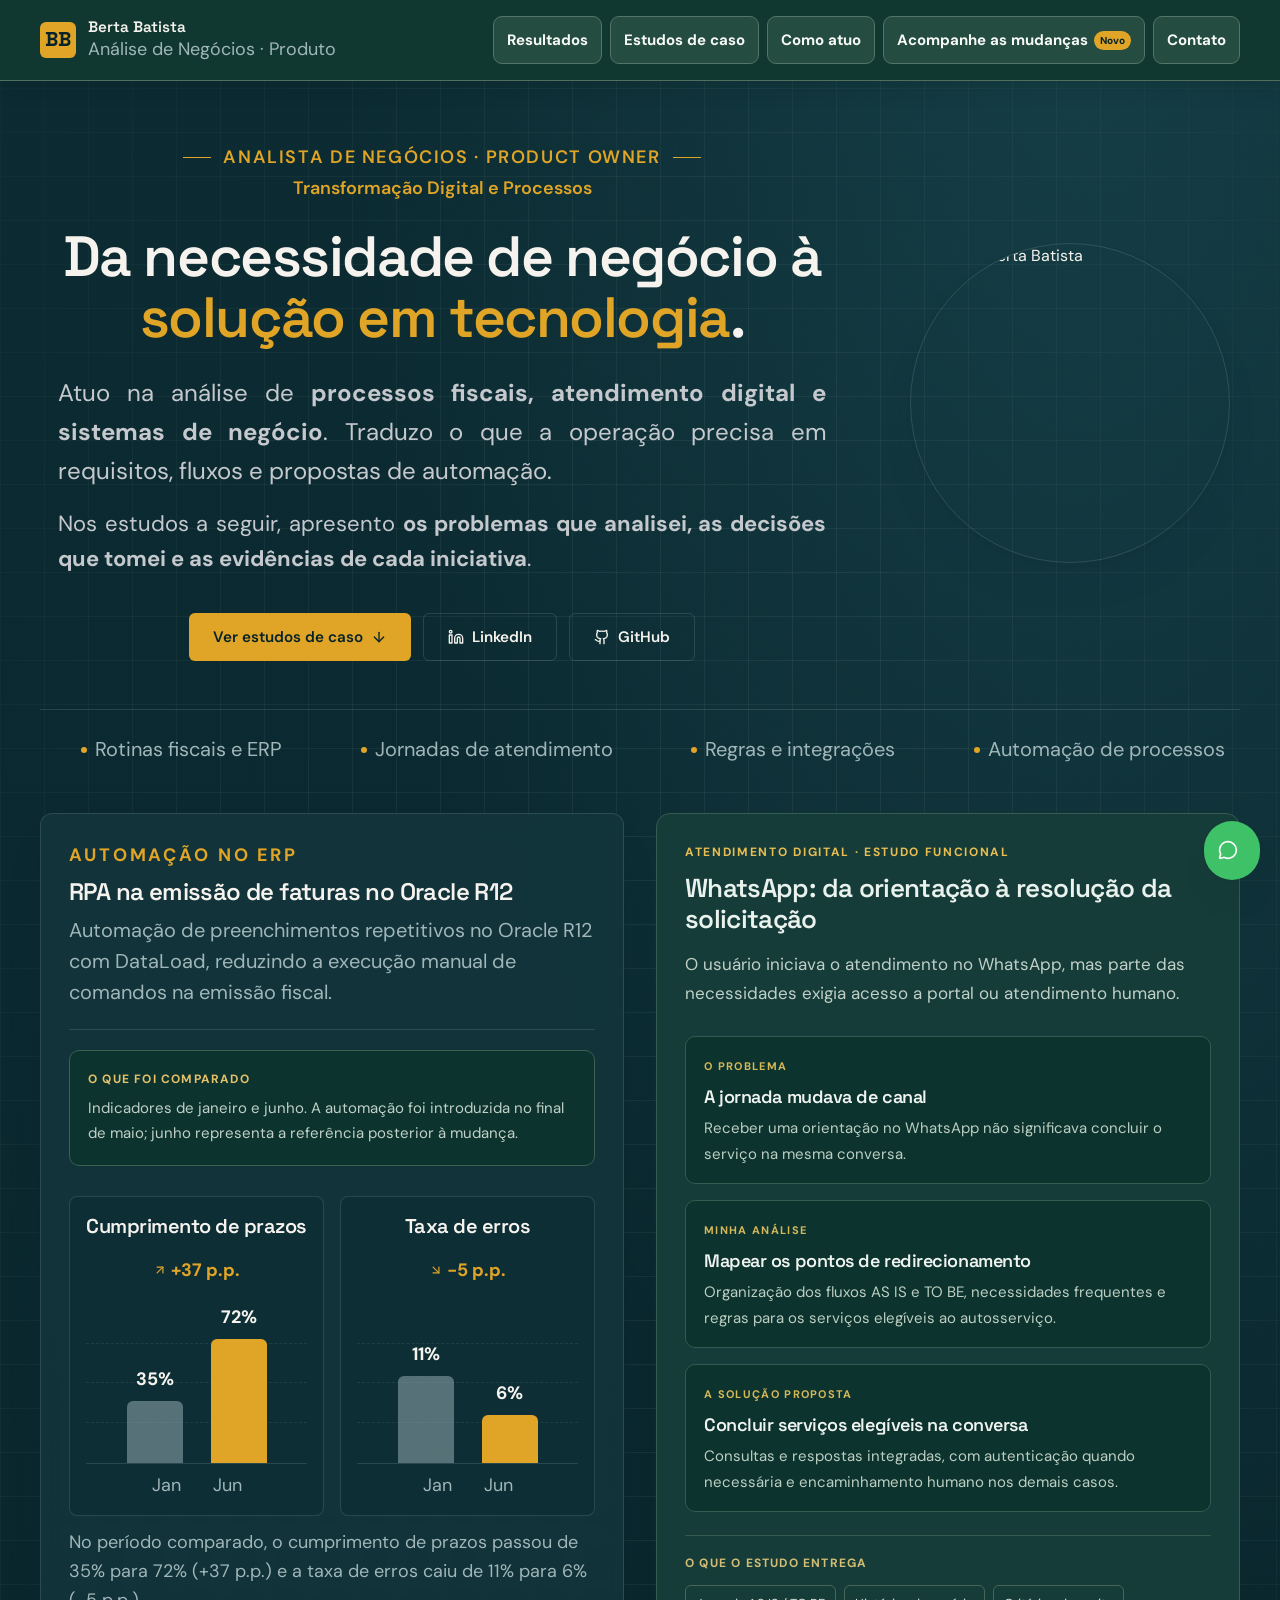
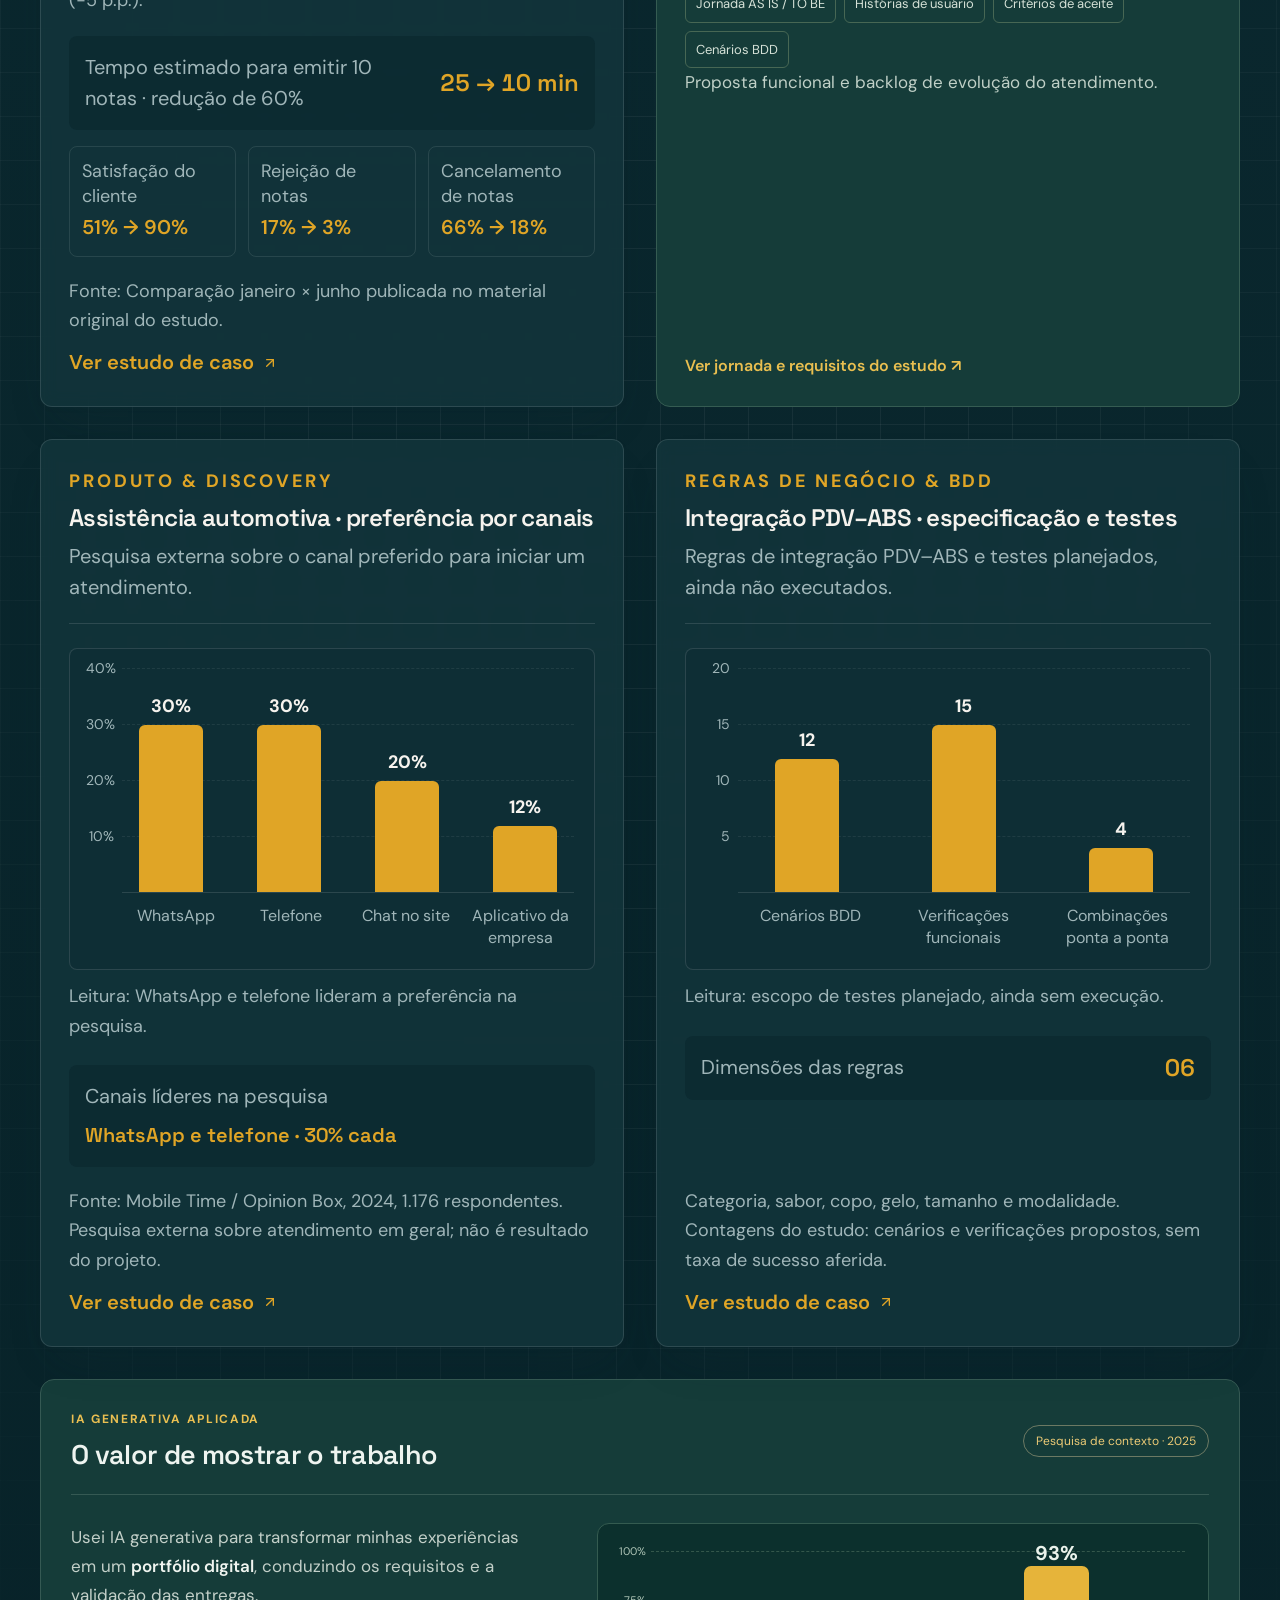
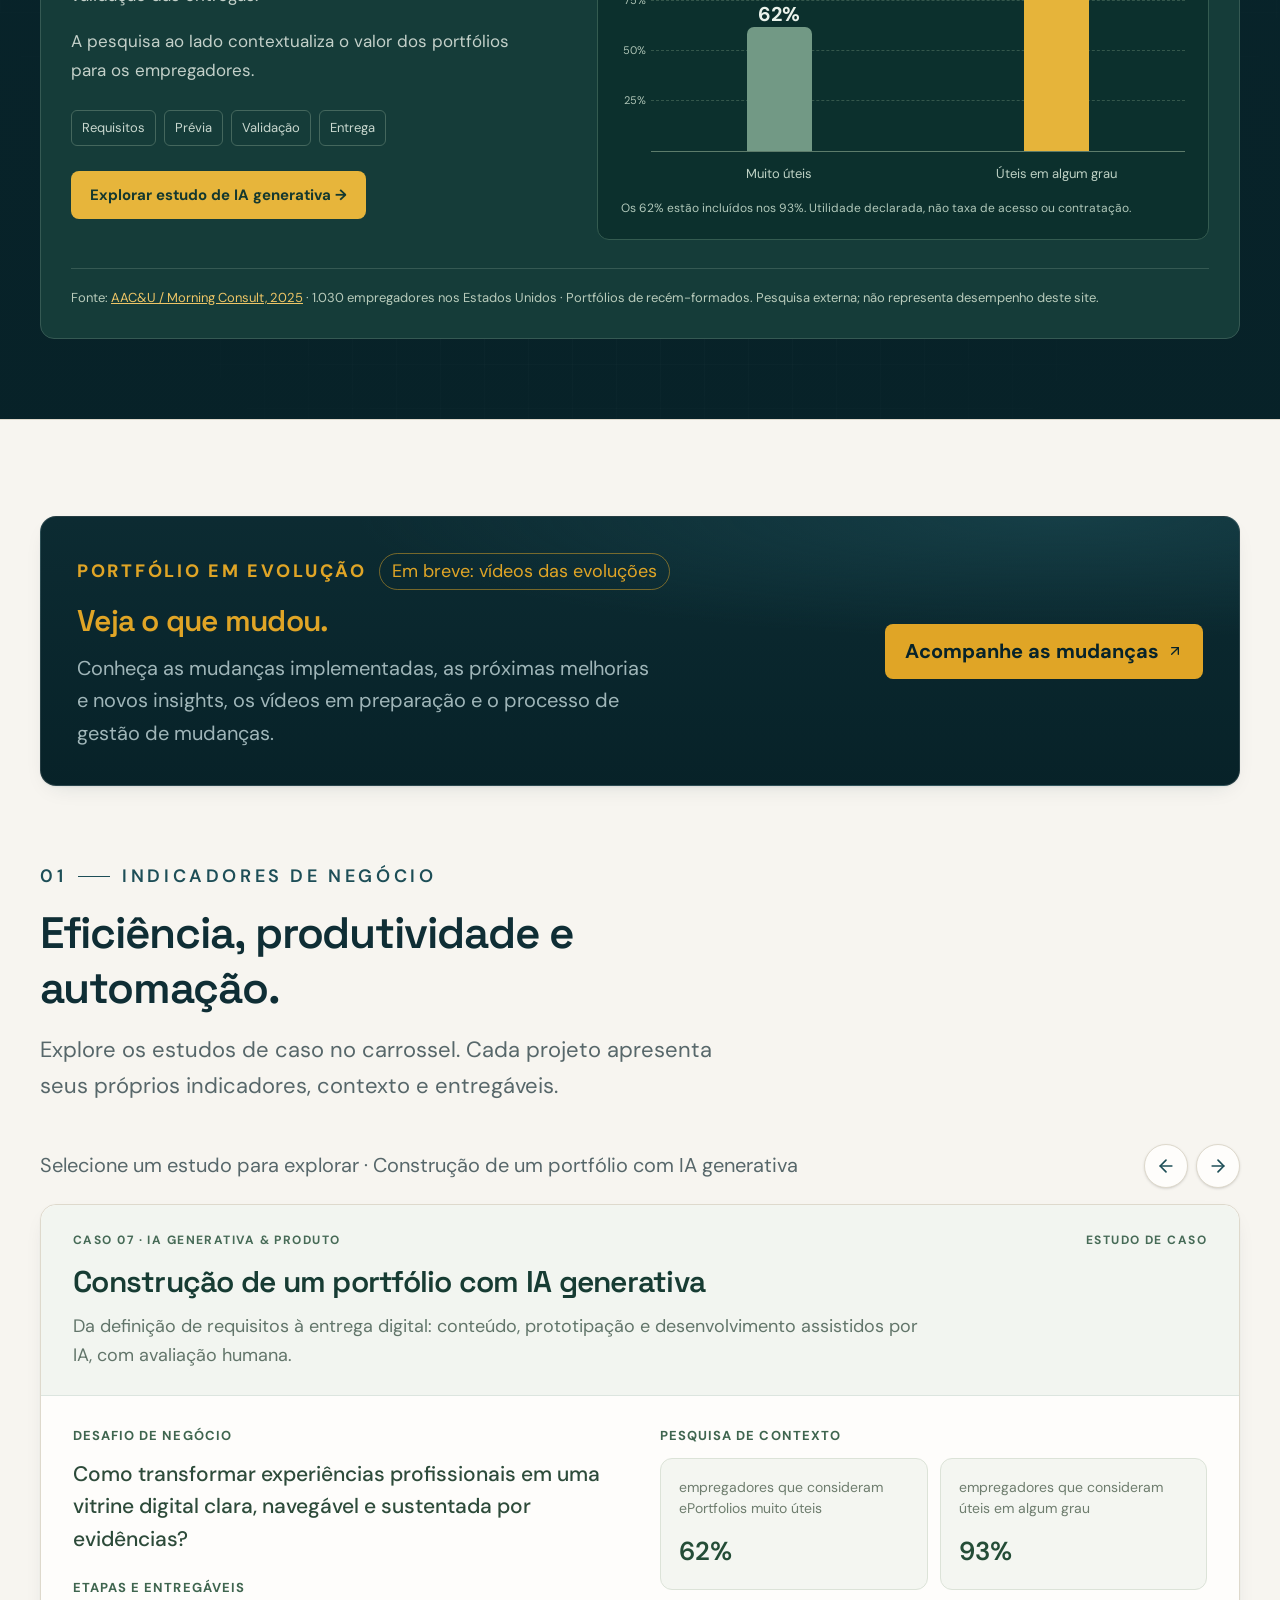
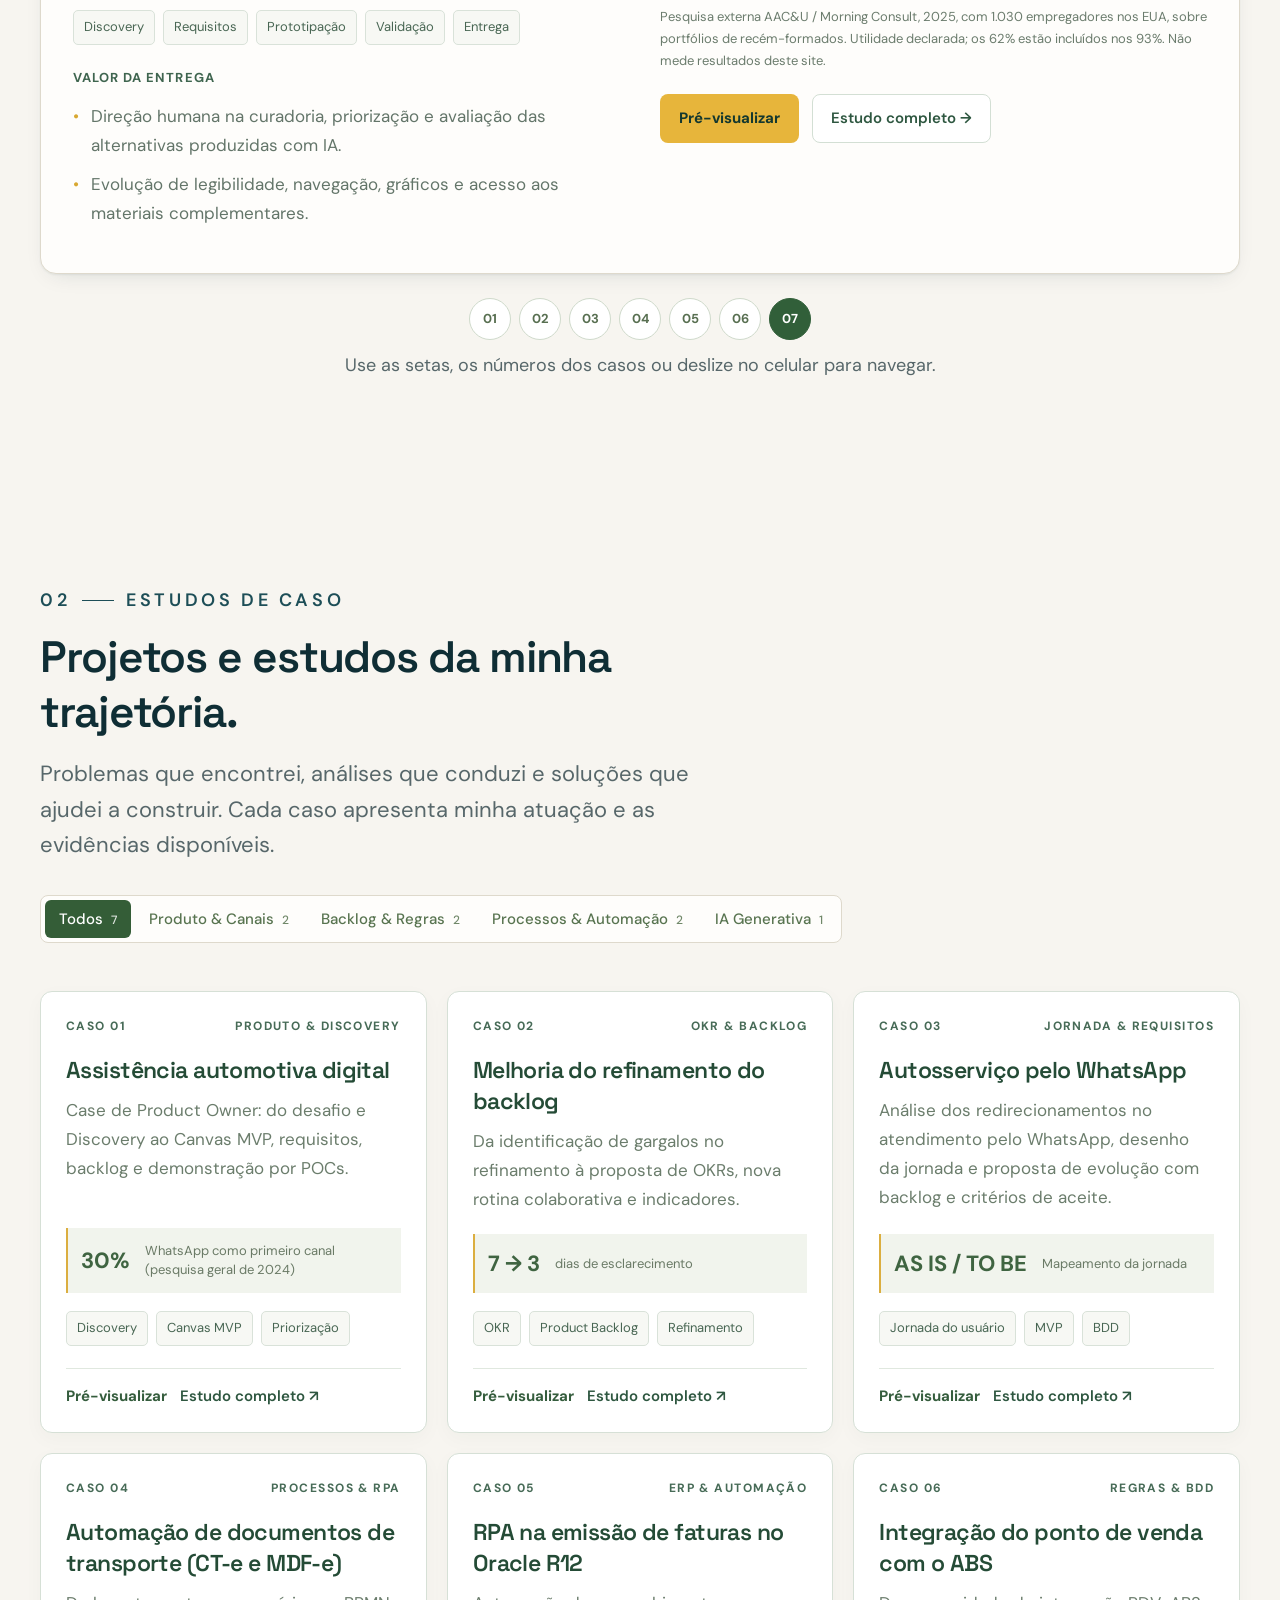
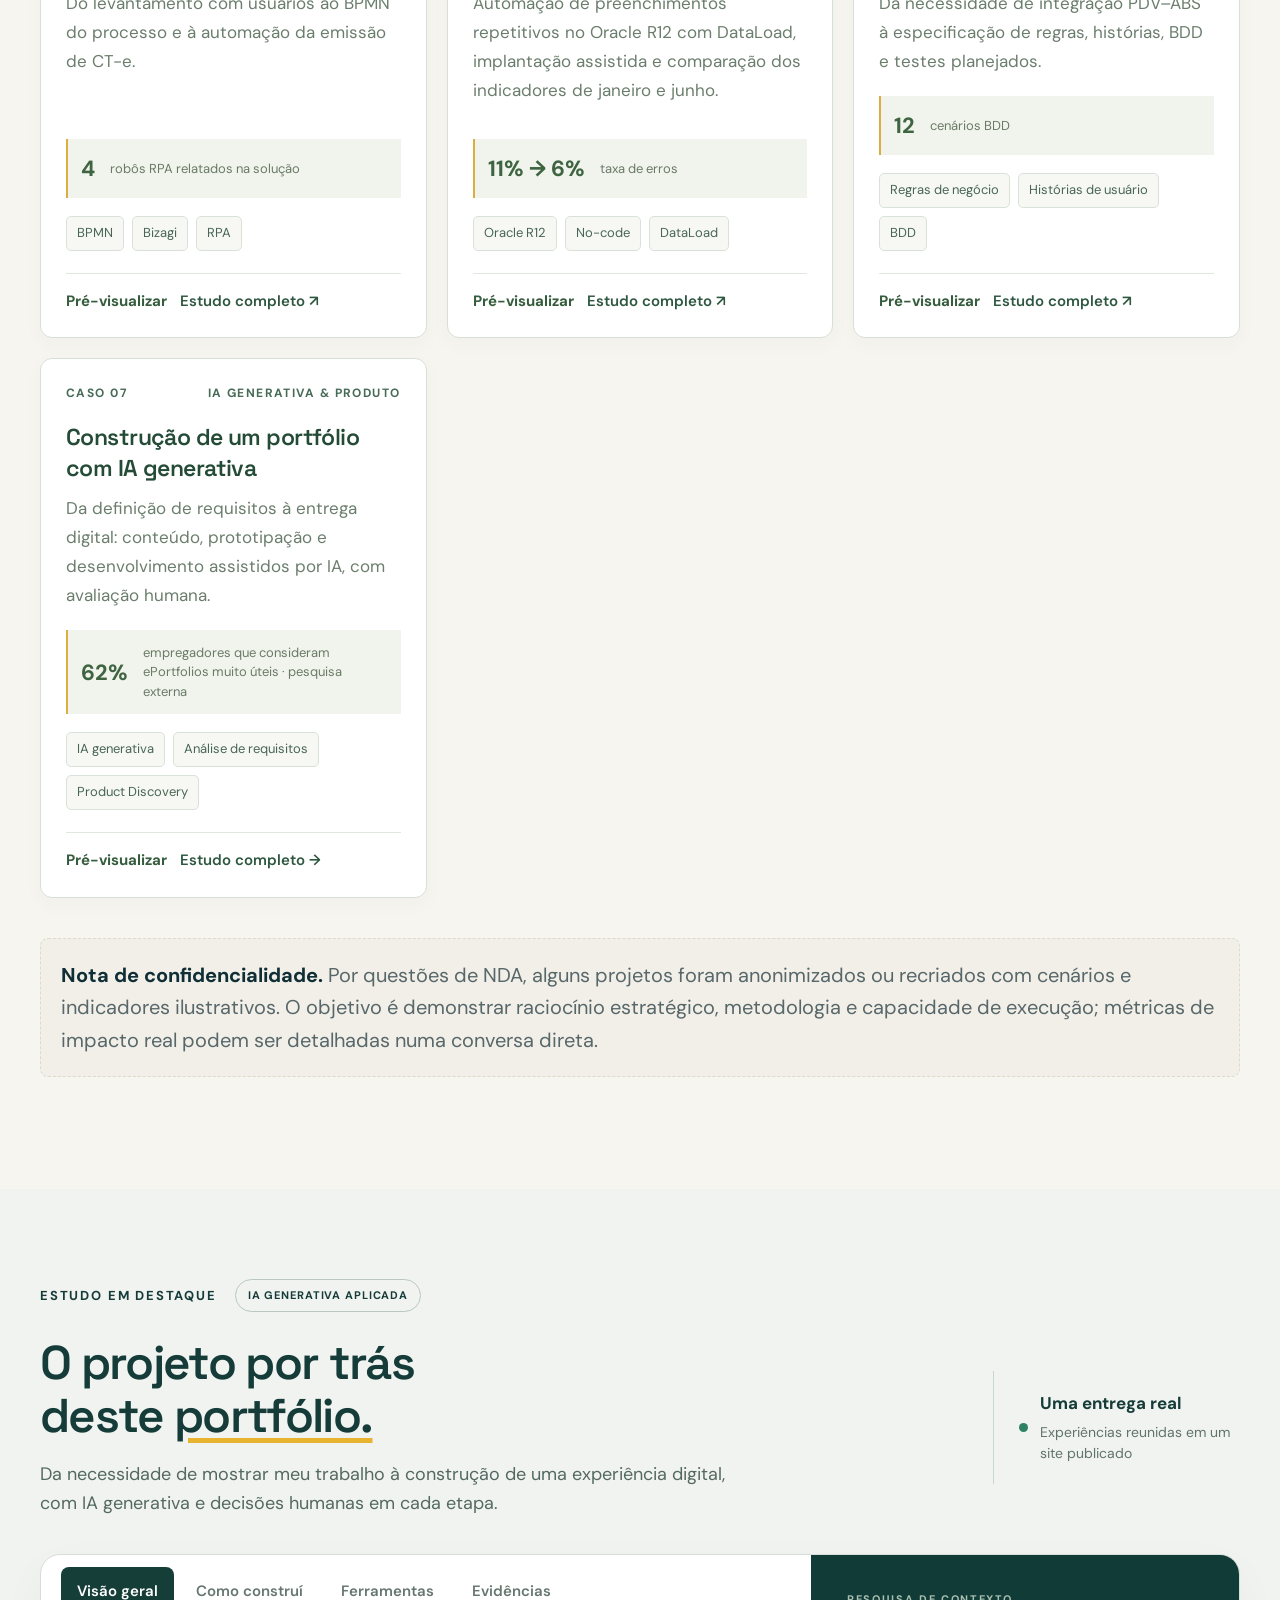
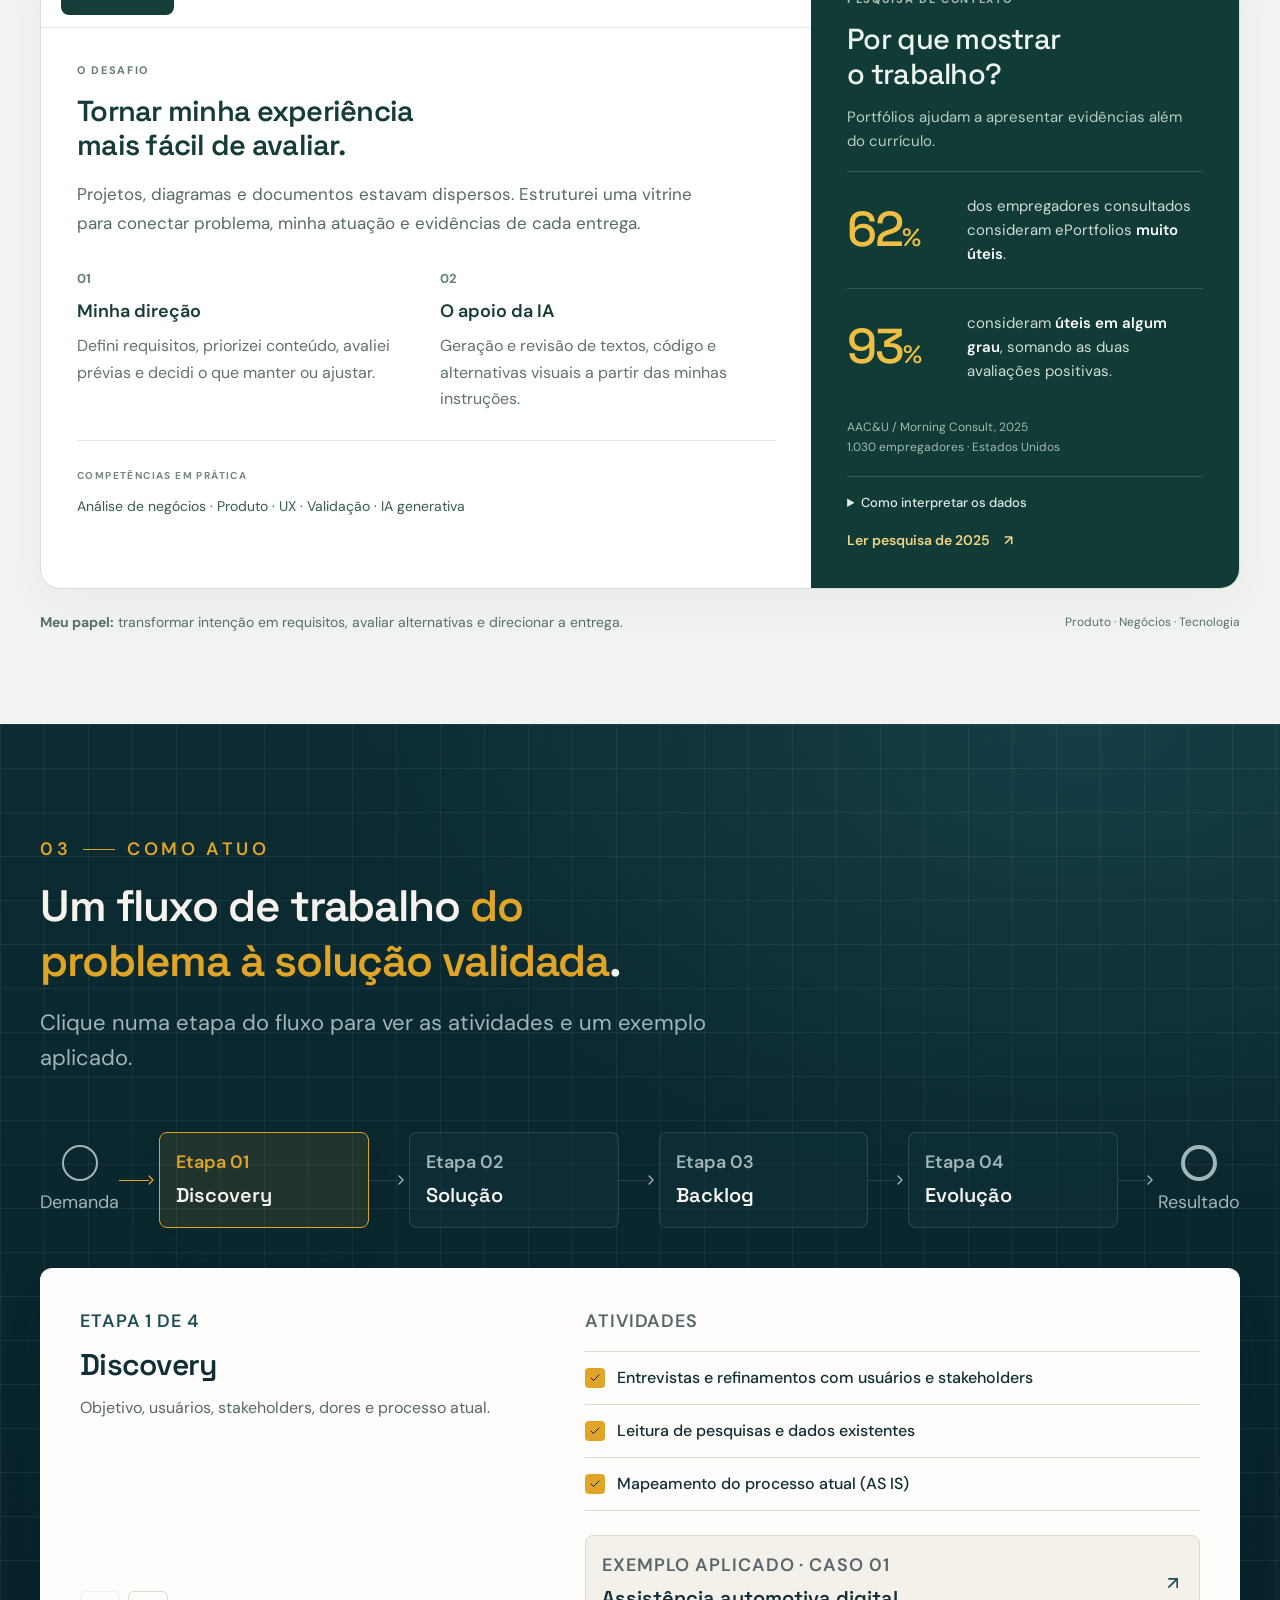
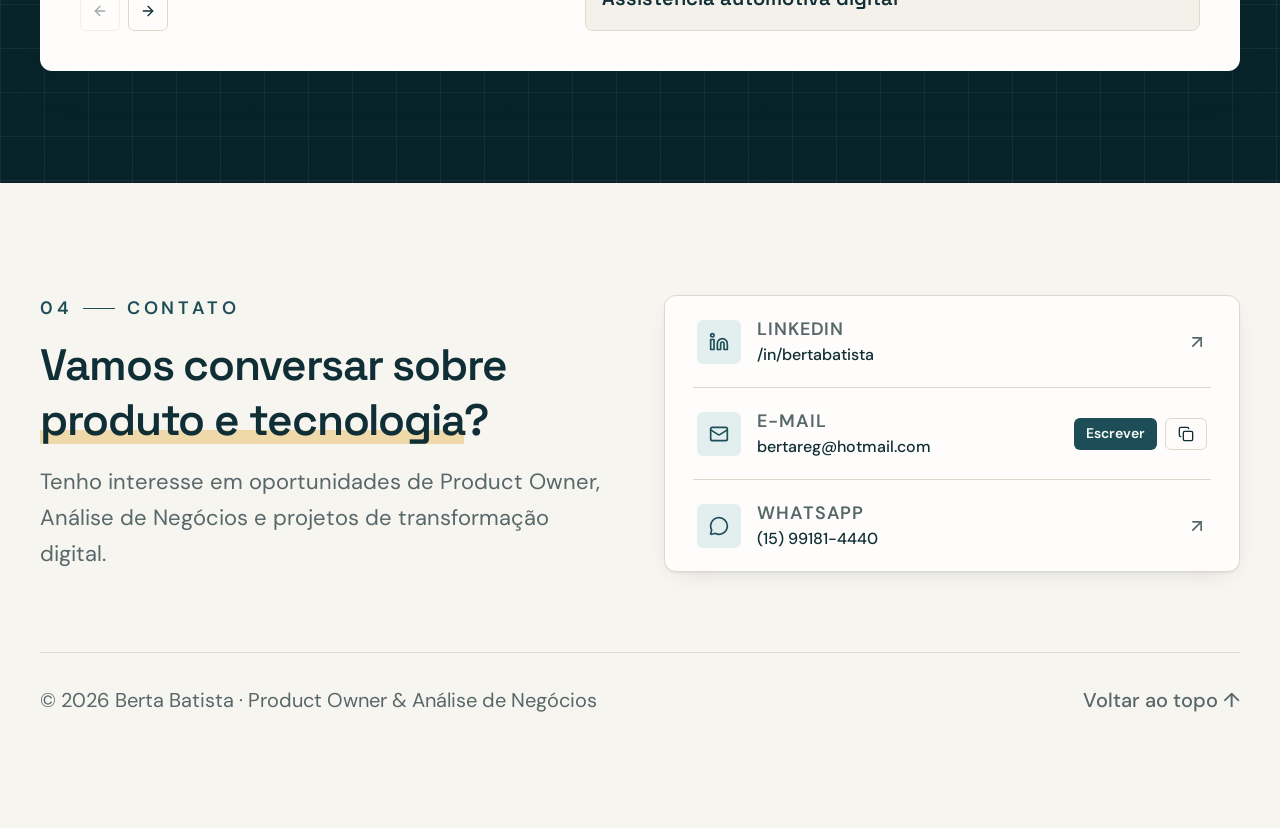
==== commit b82c97c0: "Exibe navegação completa também em telas intermediárias" ====
--- a/index.html
+++ b/index.html
@@ -162,6 +162,28 @@
 .pc-status{font-size:14px;line-height:1.7;color:#c6d4c9;margin-top:22px}.pc-whatsapp>a{margin-top:auto;padding-top:22px;font-size:16px;color:#e9bf50;font-weight:600;text-decoration:none}.pc-whatsapp>a:hover{text-decoration:underline}
 #pc-oracle{scroll-margin-top:100px}
 @media(max-width:760px){.pc-whatsapp{padding:22px}.pc-whatsapp h2{font-size:23px}.pc-whatsapp>p{font-size:16px}.pc-preview{width:calc(100% - 24px);gap:8px 16px;justify-content:center;flex-wrap:wrap}.pc-preview span{flex-basis:100%;text-align:center}}
+</style><style id="menu-tablet-visible">
+/* Exibir navegação completa também em janelas intermediárias. */
+@media(min-width:640px){
+ header>div:first-child{flex-wrap:wrap}
+ header nav.hidden{display:flex!important;flex-wrap:wrap;justify-content:center;gap:8px}
+ header button[aria-label="Abrir menu"],header button[aria-label="Fechar menu"]{display:none!important}
+ header nav:not(.hidden){display:none!important}
+}
+@media(min-width:640px) and (max-width:1199px){
+ header>div:first-child{gap:10px;min-height:76px;padding-top:10px;padding-bottom:12px}
+ header nav.hidden{flex-basis:100%;gap:7px}
+ header nav.hidden a{font-size:14px;min-height:44px;padding:8px 11px}
+ #inicio>div.relative{padding-top:205px}
+}
+@media(min-width:640px) and (max-width:760px){
+ header nav.hidden{gap:5px}header nav.hidden a{font-size:12px;padding:8px 7px}#inicio>div.relative{padding-top:180px}
+}
+@media(min-width:1200px){
+ header>div:first-child{flex-wrap:nowrap}
+ header nav.hidden{flex-basis:auto}
+ header nav.hidden a{font-size:15px;padding:11px 13px}
+}
 </style></head>
 <body>
   <div id="root"></div>
